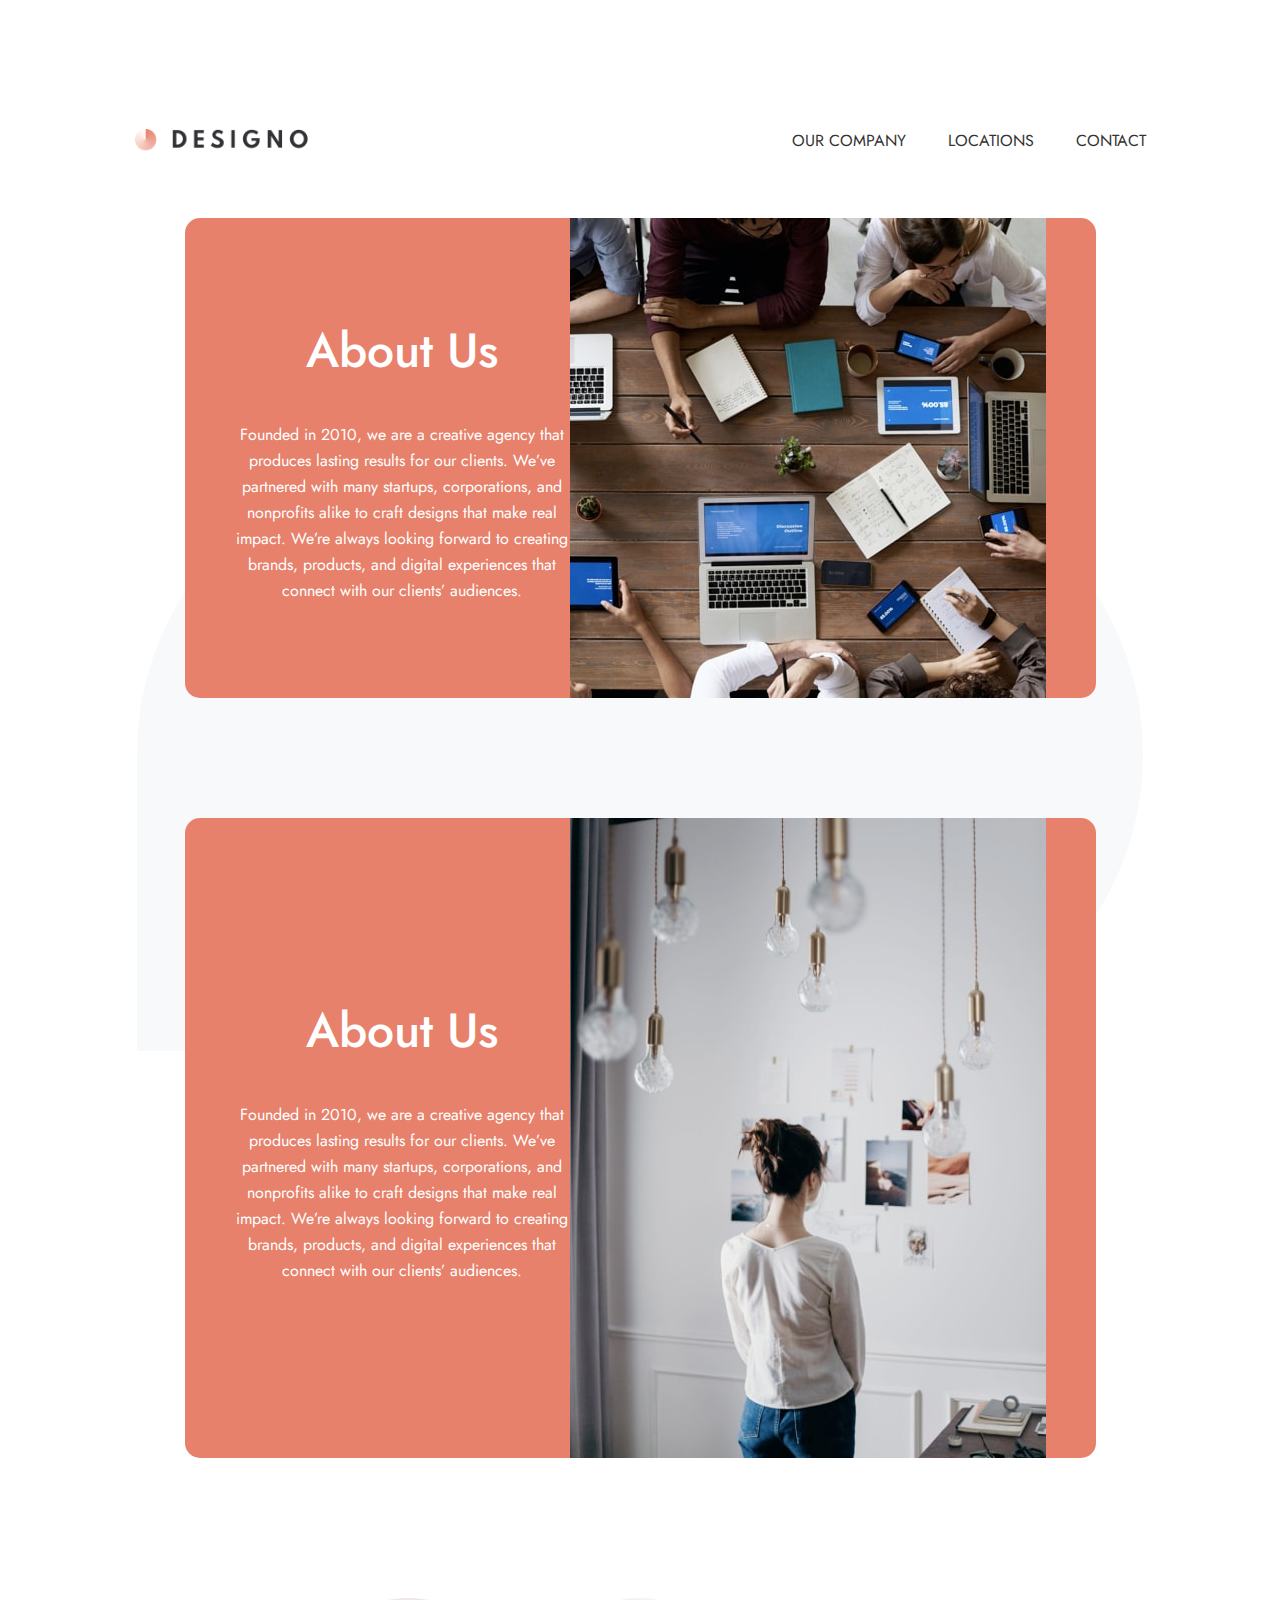
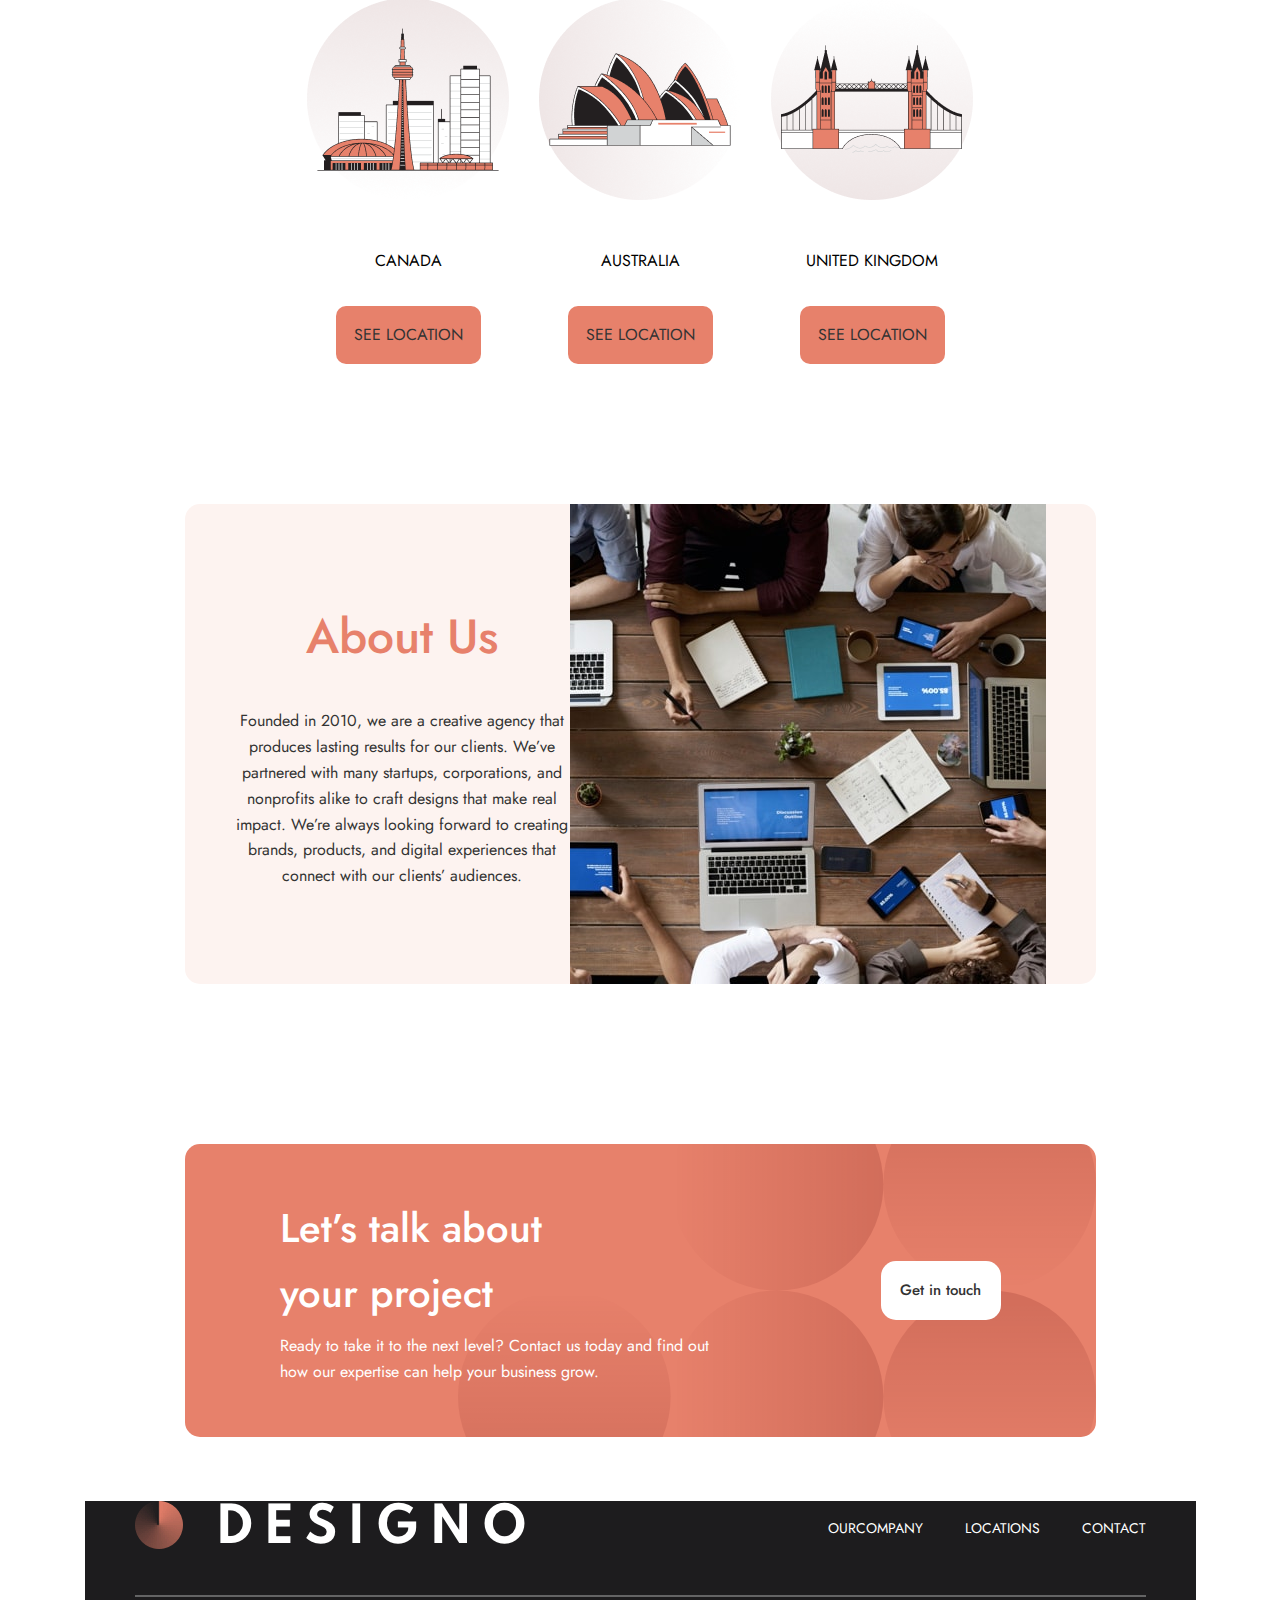
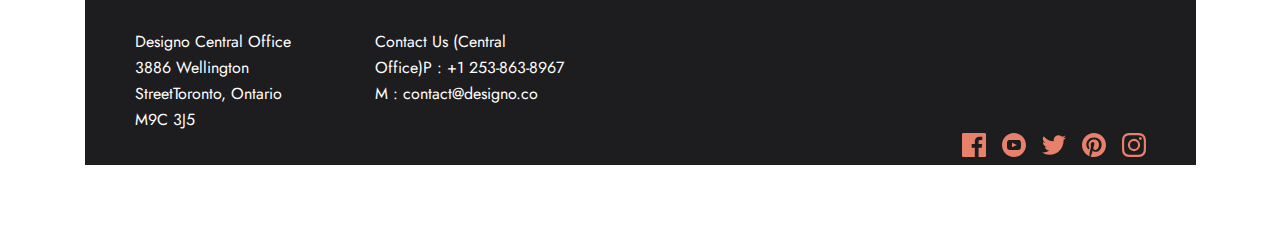
==== about.html @ b6056061 "in coment" ====
<!DOCTYPE html>
<html lang="en">
<head>
     <meta charset="UTF-8">
     <meta name="viewport" content="width=device-width, initial-scale=1.0">
     <title>about</title>
     <link rel="stylesheet" href="./css/style.min.css">
     <link rel="shortcut icon" href="images/favicon-32x32.png" type="image/x-icon">
</head>
<body>
     <header class="header">
          <!-- Header start -->
    <header class="header">
     <nav class="sitenav container">
       <div class="sitenav__logo">
         <img
           class="sitenav__logo__img"
           src="./images/shared/desktop/logo-dark.png"
           alt="logo"
         />
       </div>

       <ul class="sitenav__ul
        text-preset-4">
         <li class="sitenav__list__item"><a href="#">OUR COMPANY</a></li>
         <li class="sitenav__list__item"><a href="#">LOCATIONS</a></li>
         <li class="sitenav__list__item"><a href="#">CONTACT</a></li>
         <li class="sitenav__list__menu"><img src="./images/home/desktop/Group.svg" alt=""></li>
       </ul>
     </nav>
   </header>
   <!-- Header end -->
   <main class="main container">
     <section class="about__hero container">
     <div class="about__hero__container container">
       <div class="about__hero__content">
         <h2 class="about__title">About Us</h2>

         <p class="about__subtitle">
           Founded in 2010, we are a creative agency that produces lasting
           results for our clients. We’ve partnered with many startups,
           corporations, and nonprofits alike to craft designs that make real
           impact. We’re always looking forward to creating brands, products,
           and digital experiences that connect with our clients’ audiences.
         </p>
       </div>

       <picture>
         <source
           srcset="./images/about/mobile/image-about-hero.jpg"
           media="(max-width:375px)"
         />
         <source
           srcset="./images/about/tablet/image-about-hero.jpg"
           media="(max-width:768px)"
         />
         <img 
           src="./images/about/desktop/image-about-hero.jpg"
           alt=""
         />
       </picture>
     </div>
   </section>

   <section class="about__hero container ">
     <div class="about__hero__container container">
       <div class="about__hero__content">
         <h2 class="about__title">About Us</h2>

         <p class="about__subtitle">
           Founded in 2010, we are a creative agency that produces lasting
           results for our clients. We’ve partnered with many startups,
           corporations, and nonprofits alike to craft designs that make real
           impact. We’re always looking forward to creating brands, products,
           and digital experiences that connect with our clients’ audiences.
         </p>
       </div>

       <picture>
         <source
           srcset="./images/about/mobile/image-world-class-talent.jpg"
           media="(max-width:375px)"
         />
         <source
           srcset="./images/about/tablet/image-world-class-talent.jpg"
           media="(max-width:768px)"
         />
         <img 
           src="./images/about/desktop/image-world-class-talent.jpg"
           alt=""
         />
       </picture>
     </div>
   </section>

   <section class="canada">
     <div class="canada__content">
          <div class="canada__cards">
               <div class="canada__card">
                    <img class="canada__card__img" src="images/Group 10 (2).png" alt="">

                    <p class="canada__card__p">
                         CANADA
                    </p>
                    <a class="canada__card__a" href="#">SEE LOCATION</a>
               </div>

               <div class="canada__card">
                    <img class="canada__card__img" src="images/Group 15.png" alt="">

                    <p class="canada__card__p">
                         AUSTRALIA
                    </p>
                    <a class="canada__card__a" href="#">SEE LOCATION</a>
               </div>

               <div class="canada__card">
                    <img class="canada__card__img" src="images/Group 17 (1).png" alt="">

                    <p class="canada__card__p">
                         UNITED KINGDOM
                    </p>
                    <a class="canada__card__a" href="#">SEE LOCATION</a>
               </div>
          </div>
     </div>
   </section>
   <section class="about__hero container">
    <div class="about__hero__container  container" id="colorr">
      <div class="about__hero__content">
        <h2 class="about__title prmr">About Us</h2>

        <p class="about__subtitle cdecd">
          Founded in 2010, we are a creative agency that produces lasting
          results for our clients. We’ve partnered with many startups,
          corporations, and nonprofits alike to craft designs that make real
          impact. We’re always looking forward to creating brands, products,
          and digital experiences that connect with our clients’ audiences.
        </p>
      </div>

      <picture>
        <source
          srcset="./images/about/mobile/image-about-hero.jpg"
          media="(max-width:375px)"
        />
        <source
          srcset="./images/about/tablet/image-about-hero.jpg"
          media="(max-width:768px)"
        />
        <img 
          src="./images/about/desktop/image-about-hero.jpg"
          alt=""
        />
      </picture>
    </div>
    <div class="eache__footer">
      <div class="eache__footer__content">
        <div class="eache__footer__text">
          <h2 class="eache__footer__text__h2">
            Let’s talk about your project
          </h2>
          <p class="eache__footer__text__p">
            Ready to take it to the next level? Contact us today and find out 
            how our expertise can help your business grow.
          </p>
        </div>
        <a class="eache__content__a" href="#">Get in touch</a>
      </div>
     </div>
  </section>
   </main> 
    <!-- footer start -->
   <footer class="footer">
       <section class="contact">
        <div class="container">
         <div class="contact__content">
           <div class="contact__content__text">
             <ul class="contact__content__text__ul">
               <img class="footer__bnt__img" src="images/shared/desktop/logo-light.png" alt="">
              <div class="footer__ul__li__df"> <li class="content__text__ul__li"><a class="content__text__ul__li__a" href="#">OURCOMPANY</a></li>
               <li class="content__text__ul__li"><a class="content__text__ul__li__a" href="#">LOCATIONS</a></li>
               <li class="content__text__ul__li"><a class="content__text__ul__li__a" href="#">CONTACT</a></li></div>
             </ul>

             

           </div>
           <div class="content__footer__content">
             <div class="footer__ul__dff">
               <div class="content__footer__content__text__df">
                 <p class="content__footer__text__p">
                  Designo Central Office
                  3886 Wellington StreetToronto, Ontario M9C 3J5
                 </p>
                
                </div>
                <div class="content__footer__content__text__text__df">
                  <p class="content__footer__text__pp">
                    Contact Us (Central Office)P : +1 253-863-8967
                    M : contact@designo.co
                   </p>
                  
                </div>
             </div>
             <div class="content__footer__content__text__ul__img">
               <li class="ul__img__li"><a class="ul__img__li__a" href="#"><img src="images/shared/desktop/icon-facebook.svg" alt=""></a></li>
               <li class="ul__img__li"><a class="ul__img__li__a" href="#"><img src="images/shared/desktop/icon-youtube.svg" alt=""></a></li>
               <li class="ul__img__li"><a class="ul__img__li__a" href="#"><img src="images/shared/desktop/icon-twitter.svg" alt=""></a></li>
               <li class="ul__img__li"><a class="ul__img__li__a" href="#"><img src="images/shared/desktop/icon-pinterest.svg" alt=""></a></li>
               <li class="ul__img__li"><a class="ul__img__li__a" href="#"><img src="images/shared/desktop/icon-instagram.svg" alt=""></a></li>
             </div>
           </div>
         </div>
        </div>
       </section>
      </footer>
      <!-- footern end -->
</body>
</html>
---- css/style.min.css ----
/*! normalize.css v8.0.1 | MIT License | github.com/necolas/normalize.css */html{line-height:1.15;-webkit-text-size-adjust:100%}body{margin:0}main{display:block}h1{font-size:2em;margin:.67em 0}hr{-webkit-box-sizing:content-box;box-sizing:content-box;height:0;overflow:visible}pre{font-family:monospace,monospace;font-size:1em}a{background-color:rgba(0,0,0,0)}abbr[title]{border-bottom:none;text-decoration:underline;-webkit-text-decoration:underline dotted;text-decoration:underline dotted}b,strong{font-weight:bolder}code,kbd,samp{font-family:monospace,monospace;font-size:1em}small{font-size:80%}sub,sup{font-size:75%;line-height:0;position:relative;vertical-align:baseline}sub{bottom:-0.25em}sup{top:-0.5em}img{border-style:none}button,input,optgroup,select,textarea{font-family:inherit;font-size:100%;line-height:1.15;margin:0}button,input{overflow:visible}button,select{text-transform:none}button,[type=button],[type=reset],[type=submit]{-webkit-appearance:button}button::-moz-focus-inner,[type=button]::-moz-focus-inner,[type=reset]::-moz-focus-inner,[type=submit]::-moz-focus-inner{border-style:none;padding:0}button:-moz-focusring,[type=button]:-moz-focusring,[type=reset]:-moz-focusring,[type=submit]:-moz-focusring{outline:1px dotted ButtonText}fieldset{padding:.35em .75em .625em}legend{-webkit-box-sizing:border-box;box-sizing:border-box;color:inherit;display:table;max-width:100%;padding:0;white-space:normal}progress{vertical-align:baseline}textarea{overflow:auto}[type=checkbox],[type=radio]{-webkit-box-sizing:border-box;box-sizing:border-box;padding:0}[type=number]::-webkit-inner-spin-button,[type=number]::-webkit-outer-spin-button{height:auto}[type=search]{-webkit-appearance:textfield;outline-offset:-2px}[type=search]::-webkit-search-decoration{-webkit-appearance:none}::-webkit-file-upload-button{-webkit-appearance:button;font:inherit}details{display:block}summary{display:list-item}template{display:none}[hidden]{display:none}*,*::after,*::before{margin:0;padding:0;-webkit-box-sizing:border-box;box-sizing:border-box}*:focus{outline:2px dotted red;outline-offset:4px}html{height:100%;font-size:62.5%;scroll-behavior:smooth}ul,ol{list-style:none}a{display:inline-block;text-decoration:none}img{-o-object-fit:cover;object-fit:cover;display:-webkit-box;display:-ms-flexbox;display:flex}body{overflow-x:hidden;display:-webkit-box;display:-ms-flexbox;display:flex;-webkit-box-orient:vertical;-webkit-box-direction:normal;-ms-flex-direction:column;flex-direction:column;height:100%;font-size:1.6rem;font-family:"Jost";font-weight:400;line-height:1.62}main{-webkit-box-flex:1;-ms-flex-positive:1;flex-grow:1}.container{width:100%;max-width:1211px;margin-left:auto;margin-right:auto;padding-left:50px;padding-right:50px}.text-preset-1{font-family:"Jost";font-size:4.8rem;line-height:1;letter-spacing:-0.2rem}.text-preset-1-mobile{font-family:"Jost";font-size:3.2rem;line-height:1.12;letter-spacing:-0.2rem}.text-preset-2{font-family:"Jost";font-size:4rem;line-height:1;letter-spacing:-0.2rem}.text-preset-2-mobile{font-family:"Jost";font-size:3.4rem;line-height:1.3;letter-spacing:-0.2rem}.text-preset-3{font-family:"Jost";font-size:2rem;line-height:1.3;letter-spacing:.5rem}@font-face{font-display:swap;font-family:"Jost";font-style:normal;font-weight:400;src:url("../fonts/jost-v18-latin-regular.woff2") format("woff2")}@font-face{font-display:swap;font-family:"Jost";font-style:normal;font-weight:500;src:url("../fonts/jost-v18-latin-500.woff2") format("woff2")}@font-face{font-display:swap;font-family:"Jost";font-style:normal;font-weight:700;src:url("../fonts/jost-v18-latin-700.woff2") format("woff2")}@font-face{font-display:swap;font-family:"League Spartan";font-style:normal;font-weight:700;src:url("../fonts/league-spartan-v11-latin-700.woff2") format("woff2")}.footer{background-color:#1d1c1e;z-index:-1}.contact__content{margin-top:144px;display:-webkit-box;display:-ms-flexbox;display:flex;-webkit-box-pack:center;-ms-flex-pack:center;justify-content:center;-webkit-box-orient:vertical;-webkit-box-direction:normal;-ms-flex-direction:column;flex-direction:column}.contact__content__text__ul{display:-webkit-box;display:-ms-flexbox;display:flex;-webkit-box-align:center;-ms-flex-align:center;align-items:center;-webkit-box-pack:justify;-ms-flex-pack:justify;justify-content:space-between}.footer__ul__li__df{display:-webkit-box;display:-ms-flexbox;display:flex;-webkit-box-align:center;-ms-flex-align:center;align-items:center;gap:4.2rem;text-decoration:none}.content__text__ul__li__a{color:#fff;font-size:14px;font-weight:400}.content__text__ul__li__a:hover{text-decoration:underline}.contact__text__hr{margin-top:40px;background-color:#fff;max-width:1111px;width:100%;height:1px;opacity:.5;margin-bottom:31px}.footer__ul__dff{margin-top:3.2rem;display:-webkit-box;display:-ms-flexbox;display:flex;gap:60px}.content__footer__text__p{color:#fff;max-width:180px;width:100%}.content__footer__text__pp{max-width:190px;width:100%;color:#fff}.content__footer__content__text__ul__img{display:-webkit-box;display:-ms-flexbox;display:flex;-webkit-box-pack:end;-ms-flex-pack:end;justify-content:end;list-style:none;-webkit-box-align:center;-ms-flex-align:center;align-items:center;gap:1.6rem}@media screen and (max-width: 375px){.footer__ul__li__df{display:-webkit-box;display:-ms-flexbox;display:flex;-webkit-box-orient:vertical;-webkit-box-direction:normal;-ms-flex-direction:column;flex-direction:column;color:#fff}.foo .content__footer__content__text__ul__img{display:-webkit-box;display:-ms-flexbox;display:flex;-webkit-box-pack:center;-ms-flex-pack:center;justify-content:center;list-style:none;-webkit-box-align:center;-ms-flex-align:center;align-items:center;gap:1.6rem}.footer__bnt__img{max-width:200px;width:100%}.contact__text__hr{max-width:327px;width:100%;display:-webkit-box;display:-ms-flexbox;display:flex;-webkit-box-pack:center;-ms-flex-pack:center;justify-content:center}.footer__ul__fd{display:-webkit-box;display:-ms-flexbox;display:flex;-webkit-box-orient:vertical;-webkit-box-direction:normal;-ms-flex-direction:column;flex-direction:column}.footer__ul__fd{color:#fff;display:block}.footer__ul__fd{display:-webkit-box;display:-ms-flexbox;display:flex;-webkit-box-orient:vertical;-webkit-box-direction:normal;-ms-flex-direction:column;flex-direction:column}.footer__ul__fd{color:#fff;display:block}.contact__content__text__ul{display:-webkit-box;display:-ms-flexbox;display:flex;-webkit-box-orient:vertical;-webkit-box-direction:normal;-ms-flex-direction:column;flex-direction:column;gap:65px}.contact__content__text__ul{border:none}.content__footer__content{padding-left:2.4rem;padding-right:2.4rem}}.contact__content__text__ul{padding-bottom:4rem;border-bottom:2px solid rgba(255,255,255,.3176470588)}.header{padding-top:6.4rem;padding-bottom:6.4rem;width:100%;max-width:1211px;margin-left:auto;margin-right:auto;padding-left:50px;padding-right:50px}.sitenav{display:-webkit-box;display:-ms-flexbox;display:flex;-webkit-box-pack:justify;-ms-flex-pack:justify;justify-content:space-between;-webkit-box-align:center;-ms-flex-align:center;align-items:center;padding-left:0;padding-right:0}.sitenav__logo__img{max-width:19.6rem;width:100%;height:2.4rem}.sitenav__ul{display:-webkit-box;display:-ms-flexbox;display:flex;-webkit-box-align:center;-ms-flex-align:center;align-items:center;gap:4.2rem}.sitenav__list__item a{color:#333}.sitenav__list__item a:hover{text-decoration:underline}.sitenav__list__menu{display:none}@media screen and (max-width: 680px){.sitenav__list__item{display:none}.sitenav__list__menu{display:block}}@media screen and (max-width: 375px){.header{padding-left:2.4rem;padding-right:2.4rem}.text-preset-1{font-family:"Jost";font-size:3.2rem;line-height:1.12;letter-spacing:-0.2rem}.sitenav__logo__img{max-width:202px;width:100%}}.sitenav__logo__img{max-width:202px;width:100%}.digdtal{display:-webkit-box;display:-ms-flexbox;display:flex;-webkit-box-align:center;-ms-flex-align:center;align-items:center;-webkit-box-pack:center;-ms-flex-pack:center;justify-content:center;margin-right:auto;width:100%}.digital__content{overflow:hidden;background-image:url(../images/home/desktop/bg-pattern-hero-home.svg);background-repeat:no-repeat;background-position:right;background-size:38%;background-color:#e7816b;max-width:1211px;width:100%;display:-webkit-box;display:-ms-flexbox;display:flex;-webkit-box-pack:justify;-ms-flex-pack:justify;justify-content:space-between;-webkit-box-align:center;-ms-flex-align:center;align-items:center;margin-bottom:6rem;border-radius:1.5rem;-webkit-box-align:end;-ms-flex-align:end;align-items:end}body{background-image:url(../images/shared/desktop/bg-pattern-leaf.svg);background-repeat:no-repeat;background-position:center 457px;overflow-x:hidden}.digital__text{margin-left:9.5rem}.digital__text__h1{font-family:"Jost";font-size:4.8rem;line-height:1;letter-spacing:-0.2rem;font-weight:500;max-width:540px;width:100%;margin-bottom:1.1rem;color:#fff}.digital__text__p{font-weight:400;font-family:"Jost";font-size:1.6rem;line-height:1.3;letter-spacing:.1rem;max-width:490px;width:100%;margin-top:3rem;margin-bottom:4rem;color:#fff}.digital__text__a{font-weight:500;padding:1.8rem 2.5rem;border-radius:.8rem;margin-bottom:5rem;color:#333;background-color:#fff}.digital__text__a:hover{background-color:#ffad9b;color:#fff}.digital__img__position{height:auto;max-width:28.79rem;width:100%}.main{max-width:1111px;width:100%}.digital{max-width:1111px;width:100%}@media screen and (max-width: 630px){.nav__ul{display:none}}@media screen and (max-width: 768px){body{overflow-x:hidden}.digdtal{margin:0}.digital__content{background-image:url(../images/home/desktop/bg-pattern-hero-home.svg);background-repeat:no-repeat;background-position:right;background-size:89%;background-color:#e7816b;display:-webkit-box;display:-ms-flexbox;display:flex;-webkit-box-orient:vertical;-webkit-box-direction:normal;-ms-flex-direction:column;flex-direction:column;-webkit-box-pack:justify;-ms-flex-pack:justify;justify-content:space-between;-webkit-box-align:center;-ms-flex-align:center;align-items:center;max-width:689px;width:100%;margin-bottom:6rem;border-radius:1.5rem}.digital__content .digital__text{margin-left:5.3rem}.digital__content .digital__text .digital__text__a{text-align:center}.digital__text{display:-webkit-box;display:-ms-flexbox;display:flex;-webkit-box-orient:vertical;-webkit-box-direction:normal;-ms-flex-direction:column;flex-direction:column;-webkit-box-align:center;-ms-flex-align:center;align-items:center;-webkit-box-pack:center;-ms-flex-pack:center;justify-content:center}.digital__img__position{margin-bottom:-7.2rem}}@media screen and (max-width: 500px){.digdtal{margin:0}.digital__content{border-radius:0}.digital__text__h1{font-family:"Jost";font-size:3.2rem;line-height:1;letter-spacing:-0.2rem;font-weight:500;max-width:400px;font-size:35px;width:100%;margin-bottom:1.4rem;color:#fff}}@media screen and (max-width: 375px){.digdtal{margin:0}.container{padding:0}body{overflow-x:hidden}.digital__content{margin:0;overflow:hidden;background-image:url(../images/home/desktop/bg-pattern-hero-home.svg);background-repeat:no-repeat;background-position:right;background-size:38%;background-color:#e7816b;max-width:375px;width:100%;display:-webkit-box;display:-ms-flexbox;display:flex;-webkit-box-pack:justify;-ms-flex-pack:justify;justify-content:space-between;-webkit-box-align:center;-ms-flex-align:center;align-items:center;margin-bottom:6rem;-webkit-box-align:end;-ms-flex-align:end;align-items:end;margin:0}.digital__content .digital__text{margin-left:2.4rem}.digital__content .digital__text .digital__text__h1{font-family:"Jost";font-size:3.2rem;line-height:1;letter-spacing:-0.2rem;font-weight:500;max-width:317px;width:100%;margin-bottom:1.4rem;color:#fff}.digital__content .digital__text .digital__text__p{font-weight:400;font-family:"Jost";font-size:1.5rem;line-height:1.3;letter-spacing:.1rem;max-width:327px;width:100%;margin-top:3rem;margin-bottom:4rem;color:#fff}.digital__content .digital__text .digital__text__a{font-weight:500;padding:1.8rem 2.5rem;border-radius:.8rem;margin-bottom:5rem;color:#333;background-color:#fff}}@media screen and (max-width: 500px){.nav__img{padding-left:33px}}.projects{margin-top:12rem}.project{max-width:1000px;width:100%;display:-webkit-box;display:-ms-flexbox;display:flex;-webkit-box-align:center;-ms-flex-align:center;align-items:center;gap:3rem}#project__image{max-width:541px;width:100%}.project__imgs{position:relative;display:-webkit-box;display:-ms-flexbox;display:flex;gap:2.4rem;-webkit-box-orient:vertical;-webkit-box-direction:normal;-ms-flex-direction:column;flex-direction:column}.project__imgs img{border-radius:15px}.project img{border-radius:15px}.project__text{position:absolute;display:-webkit-box;display:-ms-flexbox;display:flex;-webkit-box-pack:center;-ms-flex-pack:center;justify-content:center;-webkit-box-orient:vertical;-webkit-box-direction:normal;-ms-flex-direction:column;flex-direction:column}.project__text .project__p{display:-webkit-box;display:-ms-flexbox;display:flex;gap:2rem;-webkit-box-align:center;-ms-flex-align:center;align-items:center}@media screen and (max-width: 768px){.project{max-width:689px;width:100%;display:-webkit-box;display:-ms-flexbox;display:flex;-webkit-box-orient:vertical;-webkit-box-direction:normal;-ms-flex-direction:column;flex-direction:column;-webkit-box-align:center;-ms-flex-align:center;align-items:center;gap:3rem}.project .project__imgs{position:relative;display:-webkit-box;display:-ms-flexbox;display:flex;gap:2.4rem;-webkit-box-orient:vertical;-webkit-box-direction:normal;-ms-flex-direction:column;flex-direction:column}}.project__df{gap:2.4rem;display:-webkit-box;display:-ms-flexbox;display:flex;-webkit-box-align:center;-ms-flex-align:center;align-items:center;-webkit-box-orient:vertical;-webkit-box-direction:normal;-ms-flex-direction:column;flex-direction:column}.project__h3{color:#fff}.project__p{color:#fff}.card__div:hover>.project__text{background-color:red;opacity:.5;width:20%;height:30%;border-radius:10px}.project__image{background-color:#000}#project__text__id{position:absolute;display:-webkit-box;display:-ms-flexbox;display:flex;-webkit-box-pack:center;-ms-flex-pack:center;justify-content:center;-webkit-box-orient:vertical;-webkit-box-direction:normal;-ms-flex-direction:column;flex-direction:column}.each{margin-top:16rem}.eache__content{max-width:1110px;width:100%}.cards{display:-webkit-box;display:-ms-flexbox;display:flex;-webkit-box-align:center;-ms-flex-align:center;align-items:center;gap:3rem}.card{display:-webkit-box;display:-ms-flexbox;display:flex;-webkit-box-orient:vertical;-webkit-box-direction:normal;-ms-flex-direction:column;flex-direction:column;-webkit-box-pack:center;-ms-flex-pack:center;justify-content:center;-webkit-box-align:center;-ms-flex-align:center;align-items:center}.card__content__img{margin-bottom:4.8rem}.card__img{text-align:center}.card__title__h3{margin-bottom:3.2rem;font-size:20px;font-weight:500;font-family:"Jost";max-width:350px;color:#333;text-align:center;width:100%}.card__title__p{font-family:"Jost";max-width:350px;width:100%;font-size:16px;font-weight:400;text-align:center;color:#333}@media screen and (max-width: 768px){.each{margin-top:12rem}.eache__content{max-width:690px;width:100%}.cards{display:-webkit-box;display:-ms-flexbox;display:flex;-webkit-box-orient:vertical;-webkit-box-direction:normal;-ms-flex-direction:column;flex-direction:column;-webkit-box-align:center;-ms-flex-align:center;align-items:center;gap:3rem}.card{display:-webkit-box;display:-ms-flexbox;display:flex;-webkit-box-align:center;-ms-flex-align:center;align-items:center;-webkit-box-orient:horizontal;-webkit-box-direction:normal;-ms-flex-direction:row;flex-direction:row;gap:4.8rem;width:100%}.card__content__img{margin-bottom:4.8rem}.card__img{text-align:center}.card__title__h3{margin-bottom:3.2rem;font-size:20px;font-weight:500;font-family:"Jost";max-width:350px;color:#333;text-align:center;width:100%}.card__title__p{font-family:"Jost";max-width:350px;width:100%;font-size:16px;font-weight:400;text-align:center;color:#333}}@media screen and (max-width: 375px){.card{display:-webkit-box;display:-ms-flexbox;display:flex;-webkit-box-orient:vertical;-webkit-box-direction:normal;-ms-flex-direction:column;flex-direction:column}}.eache__footer{margin-top:16rem}.eache__footer__content{background-image:url(../images/shared/desktop/bg-pattern-call-to-action.svg);background-repeat:no-repeat;background-size:70%;background-position:right;background-color:#e7816b;display:-webkit-box;display:-ms-flexbox;display:flex;-webkit-box-align:center;-ms-flex-align:center;align-items:center;-webkit-box-pack:justify;-ms-flex-pack:justify;justify-content:space-between;border-radius:15px}.eache__footer__text{margin-top:5.2rem;margin-left:9.5rem;margin-bottom:5.2rem}.eache__footer__text__h2{color:#fff;font-family:"Jost";max-width:268px;width:100%;font-size:40px;font-weight:500}.eache__footer__text__p{font-family:"Jost";color:#fff;font-size:16px;font-weight:400;margin-top:8px;max-width:459px;width:100%}.eache__content__a{max-width:120px;width:100%;padding:17px 19px;font-family:"Jost";margin-right:9.5rem;border-radius:15px;font-size:15px;font-weight:500;color:#333;background-color:#fff}.eache__content__a:hover{background-color:#ffad9b;color:#fff}@media screen and (max-width: 768px){.eache__footer__text{display:-webkit-box;display:-ms-flexbox;display:flex;-webkit-box-orient:vertical;-webkit-box-direction:normal;-ms-flex-direction:column;flex-direction:column;-webkit-box-pack:center;-ms-flex-pack:center;justify-content:center}.eache__content{background-size:contain}.eache__footer__text__h2{line-height:40px}.eache__footer__text__p{max-width:573px;width:100%;text-align:center}.eache__content__a{max-width:120px;width:100%;margin-bottom:57px}.eache__footer__content{text-align:center;display:-webkit-box;display:-ms-flexbox;display:flex;-webkit-box-orient:vertical;-webkit-box-direction:normal;-ms-flex-direction:column;flex-direction:column;-webkit-box-pack:center;-ms-flex-pack:center;justify-content:center}}.eache__footer__content{margin-bottom:-8rem;z-index:1}.centarr{margin:0 auto}@media screen and (max-width: 375px){.eache__content{padding-left:10px;padding-right:10px}.eache__footer__text{display:-webkit-box;display:-ms-flexbox;display:flex;-webkit-box-orient:vertical;-webkit-box-direction:normal;-ms-flex-direction:column;flex-direction:column;-webkit-box-pack:center;-ms-flex-pack:center;justify-content:center;margin:0 auto;-webkit-box-align:center;-ms-flex-align:center;align-items:center}.eache__footer__text .eache__footer__text__h2{font-size:32px;font-weight:500;max-width:279px;width:100%}.eache__footer__text .eache__footer__text__p{margin-bottom:3.2rem}.eache__footer__text .eache__content__a{display:-webkit-box;display:-ms-flexbox;display:flex;-webkit-box-align:center;-ms-flex-align:center;align-items:center;-webkit-box-pack:center;-ms-flex-pack:center;justify-content:center}}.design__content{background-color:#e7816b;display:-webkit-box;display:-ms-flexbox;display:flex;-webkit-box-orient:vertical;-webkit-box-direction:normal;-ms-flex-direction:column;flex-direction:column;-webkit-box-pack:center;-ms-flex-pack:center;justify-content:center;-webkit-box-align:center;-ms-flex-align:center;align-items:center}.design__content__text{margin-top:6.4rem;margin-bottom:6.4rem}.design__content__text__h1{text-align:center;color:#fff;font-size:48px;font-weight:500}.design__content__text__p{max-width:400px;width:100%;text-align:center;color:#fff;margin-top:2.4rem}.design__content{background-image:url(../images/shared/desktop/bg-pattern-call-to-action.svg);background-repeat:no-repeat;background-size:70%;background-position:right}@media screen and (max-width: 375){.design__content{background-image:url(../images/shared/desktop/bg-pattern-call-to-action.svg);background-repeat:no-repeat;background-size:contain;background-position:right}}.blog{margin-top:16rem}.blog__content__cards{display:-webkit-box;display:-ms-flexbox;display:flex;-webkit-box-align:center;-ms-flex-align:center;align-items:center;-webkit-box-pack:center;-ms-flex-pack:center;justify-content:center;gap:3rem;margin-bottom:3.2rem}.blog__content__card{background-color:#fdf3f0;border-radius:15px}.blog__content__card__img{max-width:350px;width:100%}.card__text{margin-top:3.2rem;padding-left:3.2rem;padding-right:3.2rem}.card__text__h2{margin-bottom:1.6rem;color:#e7816b;text-align:center;font-size:20px;font-weight:500}.card__text__p{max-width:268px;width:100%;margin-bottom:3.2rem;text-align:center;color:#333}@media screen and (max-width: 768px){.blog__content__cards{display:-webkit-box;display:-ms-flexbox;display:flex;-webkit-box-orient:vertical;-webkit-box-direction:normal;-ms-flex-direction:column;flex-direction:column;gap:3.2rem}.blog__content__card{display:-webkit-box;display:-ms-flexbox;display:flex;-webkit-box-orient:horizontal;-webkit-box-direction:normal;-ms-flex-direction:row;flex-direction:row}}@media screen and (max-width: 600px){.blog__content__cards{display:-webkit-box;display:-ms-flexbox;display:flex;-webkit-box-orient:vertical;-webkit-box-direction:normal;-ms-flex-direction:column;flex-direction:column;gap:3.2rem}.blog__content__card{display:-webkit-box;display:-ms-flexbox;display:flex;-webkit-box-orient:vertical;-webkit-box-direction:normal;-ms-flex-direction:column;flex-direction:column}}.view__content{margin-top:16rem;display:-webkit-box;display:-ms-flexbox;display:flex;-webkit-box-align:center;-ms-flex-align:center;align-items:center;gap:3rem}#project__image{border-radius:15px}@media screen and (max-width: 768px){.view__content{margin-top:16rem;display:-webkit-box;display:-ms-flexbox;display:flex;-webkit-box-orient:vertical;-webkit-box-direction:normal;-ms-flex-direction:column;flex-direction:column;-webkit-box-align:center;-ms-flex-align:center;align-items:center;gap:3rem}}@media screen and (max-width: 375px){.view__content{margin-top:9.6rem;display:-webkit-box;display:-ms-flexbox;display:flex;-webkit-box-orient:vertical;-webkit-box-direction:normal;-ms-flex-direction:column;flex-direction:column;-webkit-box-align:center;-ms-flex-align:center;align-items:center;gap:3rem}}.card__start{display:-webkit-box;display:-ms-flexbox;display:flex;gap:3rem;-webkit-box-pack:start;-ms-flex-pack:start;justify-content:start}.eeee{max-width:283.66px;width:1005px}.design__content{border-radius:15px}.card__text{padding:0}.card__div{display:-webkit-box;display:-ms-flexbox;display:flex;-webkit-box-pack:center;-ms-flex-pack:center;justify-content:center;-webkit-box-align:center;-ms-flex-align:center;align-items:center;gap:2.9rem}.about__hero__container{background-color:#e7816b;display:-webkit-box;display:-ms-flexbox;display:flex;-webkit-box-pack:justify;-ms-flex-pack:justify;justify-content:space-between;border-radius:15px}.about__title{color:#fff;font-size:48px;font-weight:500;margin-bottom:3.2rem}.about__subtitle{color:#fff;max-width:458px;width:100%;text-align:center}.about__hero__content{display:-webkit-box;display:-ms-flexbox;display:flex;-webkit-box-orient:vertical;-webkit-box-direction:normal;-ms-flex-direction:column;flex-direction:column;-webkit-box-pack:center;-ms-flex-pack:center;justify-content:center;-webkit-box-align:center;-ms-flex-align:center;align-items:center}@media screen and (max-width: 850px){.about__hero__container{display:-webkit-box;display:-ms-flexbox;display:flex;-webkit-box-orient:vertical;-webkit-box-direction:reverse;-ms-flex-direction:column-reverse;flex-direction:column-reverse}.about__hero__container .about__subtitle{margin-bottom:6.4rem}}@media screen and (max-width: 500px){.container{padding:0;margin:0}.about__hero__container{display:-webkit-box;display:-ms-flexbox;display:flex;-webkit-box-orient:vertical;-webkit-box-direction:reverse;-ms-flex-direction:column-reverse;flex-direction:column-reverse;padding:0}.about__hero__container .about__subtitle{margin-bottom:6.4rem;width:100%;margin-bottom:2rem}.about__hero__container .about__hero__content{width:100%;height:375px}}.canada{margin-top:14rem;margin-bottom:14rem}.canada__cards{display:-webkit-box;display:-ms-flexbox;display:flex;-ms-flex-wrap:wrap;flex-wrap:wrap;-webkit-box-align:center;-ms-flex-align:center;align-items:center;-webkit-box-pack:center;-ms-flex-pack:center;justify-content:center;gap:3rem}.canada__card{display:-webkit-box;display:-ms-flexbox;display:flex;-webkit-box-orient:vertical;-webkit-box-direction:normal;-ms-flex-direction:column;flex-direction:column;-webkit-box-pack:center;-ms-flex-pack:center;justify-content:center;-webkit-box-align:center;-ms-flex-align:center;align-items:center}.canada__card__img{margin-bottom:4.8rem}.canada__card__p{margin-bottom:3.2rem}.canada__card__a{padding:16px 18px;border-radius:10px;color:#333;background-color:#e7816b}.canada__card__a:hover{background-color:#ffad9b;color:#fff}.about__hero{margin-bottom:12rem}#colorr{background-color:#fdf3f0}.prmr{color:#e7816b}.cdecd{color:#333}.thcanada{margin-bottom:3.2rem}.thcanda__cards{display:-webkit-box;display:-ms-flexbox;display:flex;-webkit-box-align:center;-ms-flex-align:center;align-items:center;gap:3rem}.thcanada__text{border-radius:10px;background-color:#fdf3f0;padding-top:88px;padding-bottom:88px;padding-left:30px}.canada__df__p{display:-webkit-box;display:-ms-flexbox;display:flex;gap:22rem}.thcanda__df__h3{font-size:40px;font-weight:500;text-align:center}.thcanda__df__p{max-width:225px;width:100%}.thcanada__text__p{max-width:225px;width:100%}@media screen and (max-width: 1000px){.thcanda__cards{display:-webkit-box;display:-ms-flexbox;display:flex;-webkit-box-orient:vertical;-webkit-box-direction:reverse;-ms-flex-direction:column-reverse;flex-direction:column-reverse}}@media screen and (max-width: 500px){.canada__df__p{display:-webkit-box;display:-ms-flexbox;display:flex;-webkit-box-orient:vertical;-webkit-box-direction:normal;-ms-flex-direction:column;flex-direction:column}}.contact-container{width:400px;padding:20px;background-color:#f27559;color:#fff;border-radius:8px;-webkit-box-shadow:0 4px 6px rgba(0,0,0,.1);box-shadow:0 4px 6px rgba(0,0,0,.1);text-align:center}.contact-container h2{margin-bottom:10px;font-size:24px}.contact-container p{font-size:14px;line-height:1.6;margin-bottom:20px}.form-group{margin-bottom:15px}input,textarea{width:100%;padding:10px;border:none;border-radius:4px;font-size:14px;-webkit-box-sizing:border-box;box-sizing:border-box;background-color:rgba(0,0,0,0);color:#fff;border-bottom:2px solid #fff}textarea{resize:none}button{max-width:152px;width:100%;padding:10px;background-color:#fff;color:#f27559;border:none;border-radius:4px;font-size:16px;font-weight:bold;cursor:pointer;-webkit-transition:background-color .3s,color .3s;transition:background-color .3s,color .3s}button:hover{background-color:#e8644a;color:#fff}.form-group{background-color:rgba(0,0,0,0)}.contact-container{display:-webkit-box;display:-ms-flexbox;display:flex;-webkit-box-pack:justify;-ms-flex-pack:justify;justify-content:space-between;max-width:1111px;width:100%}.contact__text__h2{font-size:4.8rem;font-weight:500;margin-bottom:3.2rem}.contact__text__p{max-width:445px;width:100%}.blog__content__card:hover{background-color:#e7816b}.blog__content__card:hover .card__text__h2{color:#fff}.blog__content__card:hover .card__text__p{color:#fff}.card__div:hover>.project__text .blog__content__card:hover>.card__text__h2{color:#fff}/*# sourceMappingURL=style.min.css.map */
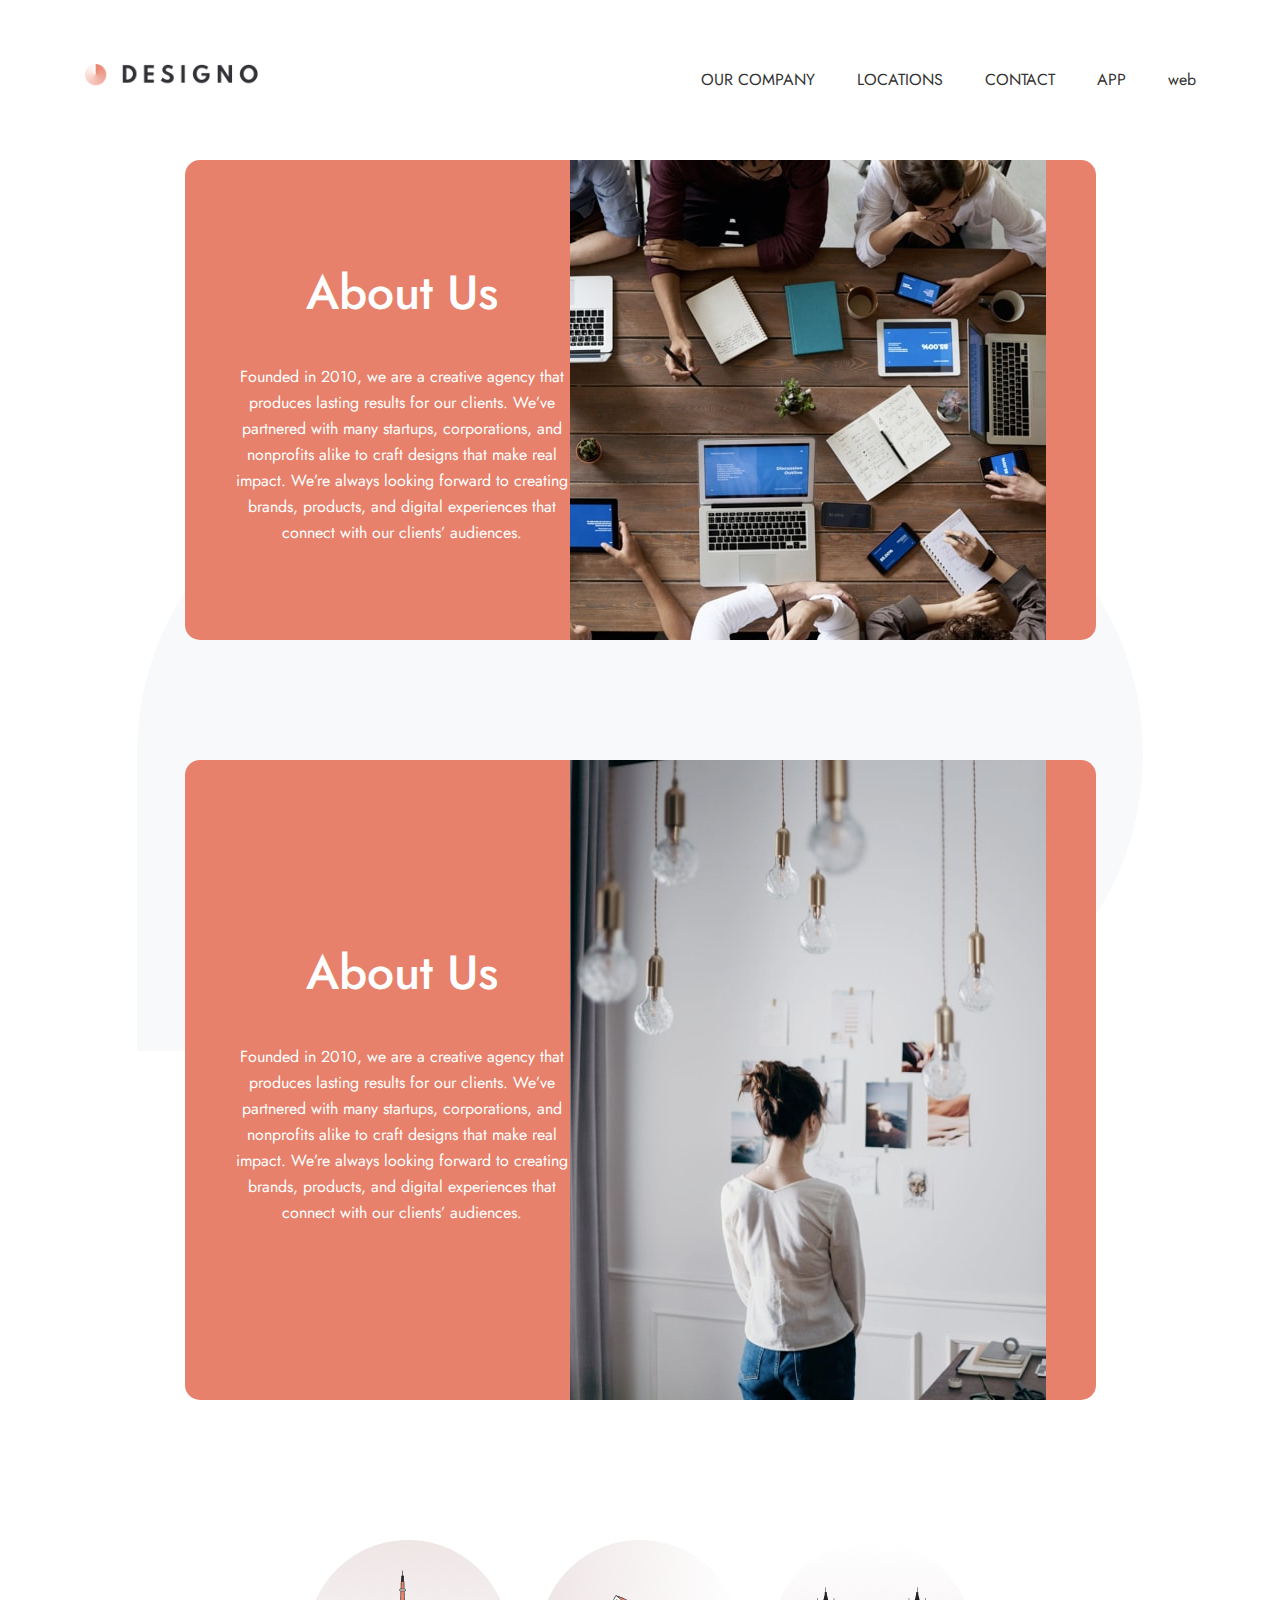
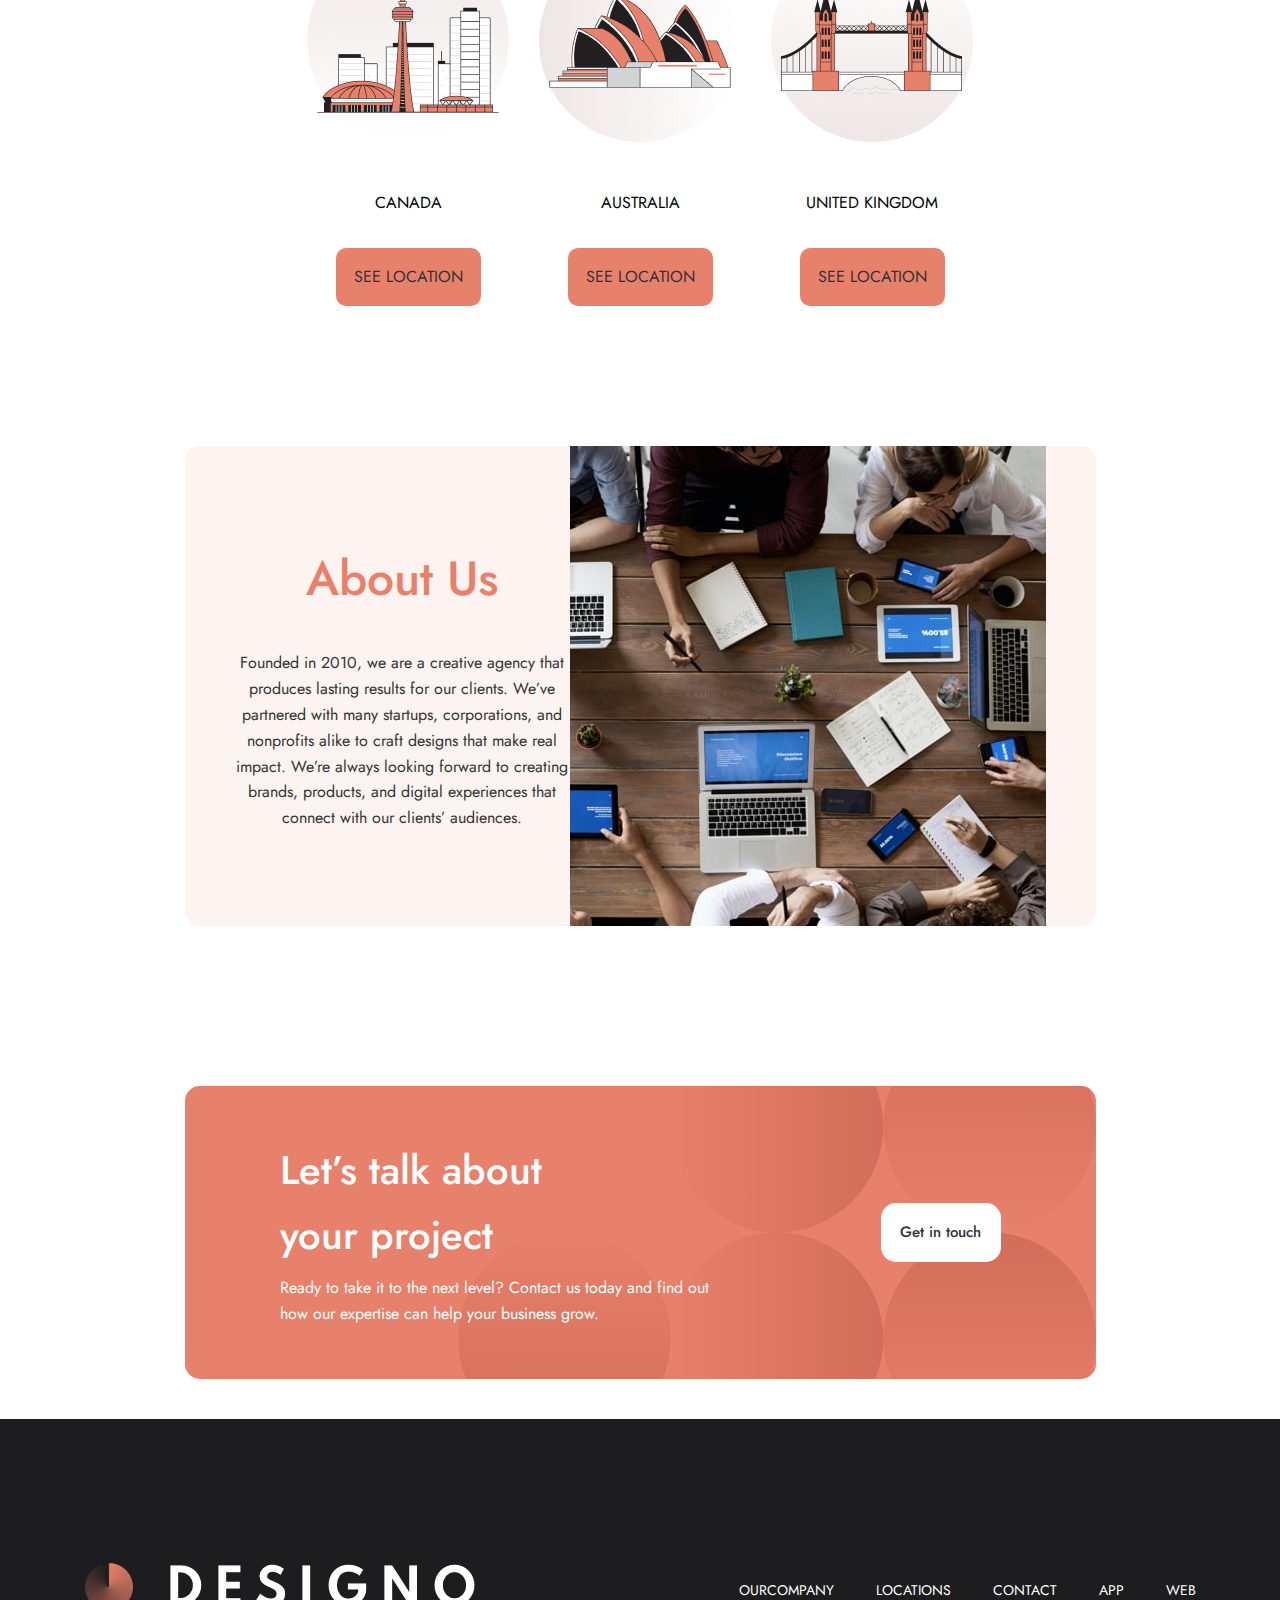
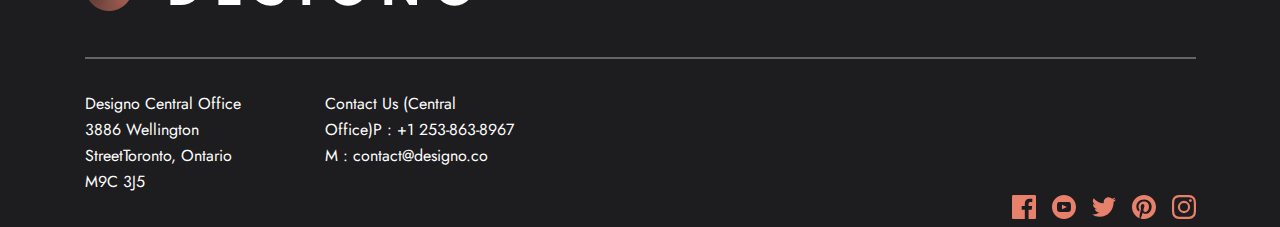
==== commit 08f44ffe: "update" ====
--- a/about.html
+++ b/about.html
@@ -8,28 +8,29 @@
      <link rel="shortcut icon" href="images/favicon-32x32.png" type="image/x-icon">
 </head>
 <body>
-     <header class="header">
-          <!-- Header start -->
-    <header class="header">
-     <nav class="sitenav container">
-       <div class="sitenav__logo">
-         <img
-           class="sitenav__logo__img"
-           src="./images/shared/desktop/logo-dark.png"
-           alt="logo"
-         />
-       </div>
-
-       <ul class="sitenav__ul
-        text-preset-4">
-         <li class="sitenav__list__item"><a href="#">OUR COMPANY</a></li>
-         <li class="sitenav__list__item"><a href="#">LOCATIONS</a></li>
-         <li class="sitenav__list__item"><a href="#">CONTACT</a></li>
-         <li class="sitenav__list__menu"><img src="./images/home/desktop/Group.svg" alt=""></li>
-       </ul>
-     </nav>
-   </header>
-   <!-- Header end -->
+         <!-- Header start -->
+         <header class="header">
+          <nav class="sitenav container">
+            <div class="sitenav__logo">
+              <a href="./index.html"><img
+               class="sitenav__logo__img"
+               src="./images/shared/desktop/logo-dark.png"
+               alt="logo"
+             /></a>
+            </div>
+     
+            <ul class="sitenav__ul
+             text-preset-4">
+              <li class="sitenav__list__item"><a href="./about.html">OUR COMPANY</a></li>
+              <li class="sitenav__list__item"><a href="./map.html">LOCATIONS</a></li>
+              <li class="sitenav__list__item"><a href="./contact.html">CONTACT</a></li>
+              <li class="sitenav__list__item"><a href="./app.html">APP</a></li>
+              <li class="sitenav__list__item"><a href="./web.html.html">web</a></li>
+              <li class="sitenav__list__menu"><img src="./images/home/desktop/Group.svg" alt=""></li>
+            </ul>
+          </nav>
+        </header>
+        <!-- Header end -->
    <main class="main container">
      <section class="about__hero container">
      <div class="about__hero__container container">
@@ -171,50 +172,53 @@
   </section>
    </main> 
     <!-- footer start -->
-   <footer class="footer">
-       <section class="contact">
-        <div class="container">
-         <div class="contact__content">
-           <div class="contact__content__text">
-             <ul class="contact__content__text__ul">
-               <img class="footer__bnt__img" src="images/shared/desktop/logo-light.png" alt="">
-              <div class="footer__ul__li__df"> <li class="content__text__ul__li"><a class="content__text__ul__li__a" href="#">OURCOMPANY</a></li>
-               <li class="content__text__ul__li"><a class="content__text__ul__li__a" href="#">LOCATIONS</a></li>
-               <li class="content__text__ul__li"><a class="content__text__ul__li__a" href="#">CONTACT</a></li></div>
-             </ul>
-
-             
-
+    <footer class="footer">
+      <section class="contact">
+       <div class="container">
+        <div class="contact__content">
+          <div class="contact__content__text">
+            <ul class="contact__content__text__ul">
+              <img class="footer__bnt__img" src="images/shared/desktop/logo-light.png" alt="">
+             <div class="footer__ul__li__df"> <li class="content__text__ul__li"><a class="content__text__ul__li__a" href="./about.html">OURCOMPANY</a></li>
+              <li class="content__text__ul__li"><a class="content__text__ul__li__a" href="./map.html">LOCATIONS</a></li>
+              <li class="content__text__ul__li"><a class="content__text__ul__li__a" href="./contact.html">CONTACT</a></li>
+              <li class="content__text__ul__li"><a class="content__text__ul__li__a" href="./app.html">APP</a></li>
+              <li class="content__text__ul__li"><a class="content__text__ul__li__a" href="./web.html">WEB</a></li>
            </div>
-           <div class="content__footer__content">
-             <div class="footer__ul__dff">
-               <div class="content__footer__content__text__df">
-                 <p class="content__footer__text__p">
-                  Designo Central Office
-                  3886 Wellington StreetToronto, Ontario M9C 3J5
-                 </p>
-                
-                </div>
-                <div class="content__footer__content__text__text__df">
-                  <p class="content__footer__text__pp">
-                    Contact Us (Central Office)P : +1 253-863-8967
-                    M : contact@designo.co
-                   </p>
-                  
-                </div>
-             </div>
-             <div class="content__footer__content__text__ul__img">
-               <li class="ul__img__li"><a class="ul__img__li__a" href="#"><img src="images/shared/desktop/icon-facebook.svg" alt=""></a></li>
-               <li class="ul__img__li"><a class="ul__img__li__a" href="#"><img src="images/shared/desktop/icon-youtube.svg" alt=""></a></li>
-               <li class="ul__img__li"><a class="ul__img__li__a" href="#"><img src="images/shared/desktop/icon-twitter.svg" alt=""></a></li>
-               <li class="ul__img__li"><a class="ul__img__li__a" href="#"><img src="images/shared/desktop/icon-pinterest.svg" alt=""></a></li>
-               <li class="ul__img__li"><a class="ul__img__li__a" href="#"><img src="images/shared/desktop/icon-instagram.svg" alt=""></a></li>
-             </div>
-           </div>
-         </div>
+            </ul>
+
+            
+
+          </div>
+          <div class="content__footer__content">
+            <div class="footer__ul__dff">
+              <div class="content__footer__content__text__df">
+                <p class="content__footer__text__p">
+                 Designo Central Office
+                 3886 Wellington StreetToronto, Ontario M9C 3J5
+                </p>
+               
+               </div>
+               <div class="content__footer__content__text__text__df">
+                 <p class="content__footer__text__pp">
+                   Contact Us (Central Office)P : +1 253-863-8967
+                   M : contact@designo.co
+                  </p>
+                 
+               </div>
+            </div>
+            <div class="content__footer__content__text__ul__img">
+              <li class="ul__img__li"><a class="ul__img__li__a" href="#"><img src="images/shared/desktop/icon-facebook.svg" alt=""></a></li>
+              <li class="ul__img__li"><a class="ul__img__li__a" href="#"><img src="images/shared/desktop/icon-youtube.svg" alt=""></a></li>
+              <li class="ul__img__li"><a class="ul__img__li__a" href="#"><img src="images/shared/desktop/icon-twitter.svg" alt=""></a></li>
+              <li class="ul__img__li"><a class="ul__img__li__a" href="#"><img src="images/shared/desktop/icon-pinterest.svg" alt=""></a></li>
+              <li class="ul__img__li"><a class="ul__img__li__a" href="#"><img src="images/shared/desktop/icon-instagram.svg" alt=""></a></li>
+            </div>
+          </div>
         </div>
-       </section>
-      </footer>
-      <!-- footern end -->
+       </div>
+      </section>
+     </footer>
+     <!-- footern end -->
 </body>
 </html>--- a/css/style.min.css
+++ b/css/style.min.css
@@ -1 +1 @@
-/*! normalize.css v8.0.1 | MIT License | github.com/necolas/normalize.css */html{line-height:1.15;-webkit-text-size-adjust:100%}body{margin:0}main{display:block}h1{font-size:2em;margin:.67em 0}hr{-webkit-box-sizing:content-box;box-sizing:content-box;height:0;overflow:visible}pre{font-family:monospace,monospace;font-size:1em}a{background-color:rgba(0,0,0,0)}abbr[title]{border-bottom:none;text-decoration:underline;-webkit-text-decoration:underline dotted;text-decoration:underline dotted}b,strong{font-weight:bolder}code,kbd,samp{font-family:monospace,monospace;font-size:1em}small{font-size:80%}sub,sup{font-size:75%;line-height:0;position:relative;vertical-align:baseline}sub{bottom:-0.25em}sup{top:-0.5em}img{border-style:none}button,input,optgroup,select,textarea{font-family:inherit;font-size:100%;line-height:1.15;margin:0}button,input{overflow:visible}button,select{text-transform:none}button,[type=button],[type=reset],[type=submit]{-webkit-appearance:button}button::-moz-focus-inner,[type=button]::-moz-focus-inner,[type=reset]::-moz-focus-inner,[type=submit]::-moz-focus-inner{border-style:none;padding:0}button:-moz-focusring,[type=button]:-moz-focusring,[type=reset]:-moz-focusring,[type=submit]:-moz-focusring{outline:1px dotted ButtonText}fieldset{padding:.35em .75em .625em}legend{-webkit-box-sizing:border-box;box-sizing:border-box;color:inherit;display:table;max-width:100%;padding:0;white-space:normal}progress{vertical-align:baseline}textarea{overflow:auto}[type=checkbox],[type=radio]{-webkit-box-sizing:border-box;box-sizing:border-box;padding:0}[type=number]::-webkit-inner-spin-button,[type=number]::-webkit-outer-spin-button{height:auto}[type=search]{-webkit-appearance:textfield;outline-offset:-2px}[type=search]::-webkit-search-decoration{-webkit-appearance:none}::-webkit-file-upload-button{-webkit-appearance:button;font:inherit}details{display:block}summary{display:list-item}template{display:none}[hidden]{display:none}*,*::after,*::before{margin:0;padding:0;-webkit-box-sizing:border-box;box-sizing:border-box}*:focus{outline:2px dotted red;outline-offset:4px}html{height:100%;font-size:62.5%;scroll-behavior:smooth}ul,ol{list-style:none}a{display:inline-block;text-decoration:none}img{-o-object-fit:cover;object-fit:cover;display:-webkit-box;display:-ms-flexbox;display:flex}body{overflow-x:hidden;display:-webkit-box;display:-ms-flexbox;display:flex;-webkit-box-orient:vertical;-webkit-box-direction:normal;-ms-flex-direction:column;flex-direction:column;height:100%;font-size:1.6rem;font-family:"Jost";font-weight:400;line-height:1.62}main{-webkit-box-flex:1;-ms-flex-positive:1;flex-grow:1}.container{width:100%;max-width:1211px;margin-left:auto;margin-right:auto;padding-left:50px;padding-right:50px}.text-preset-1{font-family:"Jost";font-size:4.8rem;line-height:1;letter-spacing:-0.2rem}.text-preset-1-mobile{font-family:"Jost";font-size:3.2rem;line-height:1.12;letter-spacing:-0.2rem}.text-preset-2{font-family:"Jost";font-size:4rem;line-height:1;letter-spacing:-0.2rem}.text-preset-2-mobile{font-family:"Jost";font-size:3.4rem;line-height:1.3;letter-spacing:-0.2rem}.text-preset-3{font-family:"Jost";font-size:2rem;line-height:1.3;letter-spacing:.5rem}@font-face{font-display:swap;font-family:"Jost";font-style:normal;font-weight:400;src:url("../fonts/jost-v18-latin-regular.woff2") format("woff2")}@font-face{font-display:swap;font-family:"Jost";font-style:normal;font-weight:500;src:url("../fonts/jost-v18-latin-500.woff2") format("woff2")}@font-face{font-display:swap;font-family:"Jost";font-style:normal;font-weight:700;src:url("../fonts/jost-v18-latin-700.woff2") format("woff2")}@font-face{font-display:swap;font-family:"League Spartan";font-style:normal;font-weight:700;src:url("../fonts/league-spartan-v11-latin-700.woff2") format("woff2")}.footer{background-color:#1d1c1e;z-index:-1}.contact__content{margin-top:144px;display:-webkit-box;display:-ms-flexbox;display:flex;-webkit-box-pack:center;-ms-flex-pack:center;justify-content:center;-webkit-box-orient:vertical;-webkit-box-direction:normal;-ms-flex-direction:column;flex-direction:column}.contact__content__text__ul{display:-webkit-box;display:-ms-flexbox;display:flex;-webkit-box-align:center;-ms-flex-align:center;align-items:center;-webkit-box-pack:justify;-ms-flex-pack:justify;justify-content:space-between}.footer__ul__li__df{display:-webkit-box;display:-ms-flexbox;display:flex;-webkit-box-align:center;-ms-flex-align:center;align-items:center;gap:4.2rem;text-decoration:none}.content__text__ul__li__a{color:#fff;font-size:14px;font-weight:400}.content__text__ul__li__a:hover{text-decoration:underline}.contact__text__hr{margin-top:40px;background-color:#fff;max-width:1111px;width:100%;height:1px;opacity:.5;margin-bottom:31px}.footer__ul__dff{margin-top:3.2rem;display:-webkit-box;display:-ms-flexbox;display:flex;gap:60px}.content__footer__text__p{color:#fff;max-width:180px;width:100%}.content__footer__text__pp{max-width:190px;width:100%;color:#fff}.content__footer__content__text__ul__img{display:-webkit-box;display:-ms-flexbox;display:flex;-webkit-box-pack:end;-ms-flex-pack:end;justify-content:end;list-style:none;-webkit-box-align:center;-ms-flex-align:center;align-items:center;gap:1.6rem}@media screen and (max-width: 375px){.footer__ul__li__df{display:-webkit-box;display:-ms-flexbox;display:flex;-webkit-box-orient:vertical;-webkit-box-direction:normal;-ms-flex-direction:column;flex-direction:column;color:#fff}.foo .content__footer__content__text__ul__img{display:-webkit-box;display:-ms-flexbox;display:flex;-webkit-box-pack:center;-ms-flex-pack:center;justify-content:center;list-style:none;-webkit-box-align:center;-ms-flex-align:center;align-items:center;gap:1.6rem}.footer__bnt__img{max-width:200px;width:100%}.contact__text__hr{max-width:327px;width:100%;display:-webkit-box;display:-ms-flexbox;display:flex;-webkit-box-pack:center;-ms-flex-pack:center;justify-content:center}.footer__ul__fd{display:-webkit-box;display:-ms-flexbox;display:flex;-webkit-box-orient:vertical;-webkit-box-direction:normal;-ms-flex-direction:column;flex-direction:column}.footer__ul__fd{color:#fff;display:block}.footer__ul__fd{display:-webkit-box;display:-ms-flexbox;display:flex;-webkit-box-orient:vertical;-webkit-box-direction:normal;-ms-flex-direction:column;flex-direction:column}.footer__ul__fd{color:#fff;display:block}.contact__content__text__ul{display:-webkit-box;display:-ms-flexbox;display:flex;-webkit-box-orient:vertical;-webkit-box-direction:normal;-ms-flex-direction:column;flex-direction:column;gap:65px}.contact__content__text__ul{border:none}.content__footer__content{padding-left:2.4rem;padding-right:2.4rem}}.contact__content__text__ul{padding-bottom:4rem;border-bottom:2px solid rgba(255,255,255,.3176470588)}.header{padding-top:6.4rem;padding-bottom:6.4rem;width:100%;max-width:1211px;margin-left:auto;margin-right:auto;padding-left:50px;padding-right:50px}.sitenav{display:-webkit-box;display:-ms-flexbox;display:flex;-webkit-box-pack:justify;-ms-flex-pack:justify;justify-content:space-between;-webkit-box-align:center;-ms-flex-align:center;align-items:center;padding-left:0;padding-right:0}.sitenav__logo__img{max-width:19.6rem;width:100%;height:2.4rem}.sitenav__ul{display:-webkit-box;display:-ms-flexbox;display:flex;-webkit-box-align:center;-ms-flex-align:center;align-items:center;gap:4.2rem}.sitenav__list__item a{color:#333}.sitenav__list__item a:hover{text-decoration:underline}.sitenav__list__menu{display:none}@media screen and (max-width: 680px){.sitenav__list__item{display:none}.sitenav__list__menu{display:block}}@media screen and (max-width: 375px){.header{padding-left:2.4rem;padding-right:2.4rem}.text-preset-1{font-family:"Jost";font-size:3.2rem;line-height:1.12;letter-spacing:-0.2rem}.sitenav__logo__img{max-width:202px;width:100%}}.sitenav__logo__img{max-width:202px;width:100%}.digdtal{display:-webkit-box;display:-ms-flexbox;display:flex;-webkit-box-align:center;-ms-flex-align:center;align-items:center;-webkit-box-pack:center;-ms-flex-pack:center;justify-content:center;margin-right:auto;width:100%}.digital__content{overflow:hidden;background-image:url(../images/home/desktop/bg-pattern-hero-home.svg);background-repeat:no-repeat;background-position:right;background-size:38%;background-color:#e7816b;max-width:1211px;width:100%;display:-webkit-box;display:-ms-flexbox;display:flex;-webkit-box-pack:justify;-ms-flex-pack:justify;justify-content:space-between;-webkit-box-align:center;-ms-flex-align:center;align-items:center;margin-bottom:6rem;border-radius:1.5rem;-webkit-box-align:end;-ms-flex-align:end;align-items:end}body{background-image:url(../images/shared/desktop/bg-pattern-leaf.svg);background-repeat:no-repeat;background-position:center 457px;overflow-x:hidden}.digital__text{margin-left:9.5rem}.digital__text__h1{font-family:"Jost";font-size:4.8rem;line-height:1;letter-spacing:-0.2rem;font-weight:500;max-width:540px;width:100%;margin-bottom:1.1rem;color:#fff}.digital__text__p{font-weight:400;font-family:"Jost";font-size:1.6rem;line-height:1.3;letter-spacing:.1rem;max-width:490px;width:100%;margin-top:3rem;margin-bottom:4rem;color:#fff}.digital__text__a{font-weight:500;padding:1.8rem 2.5rem;border-radius:.8rem;margin-bottom:5rem;color:#333;background-color:#fff}.digital__text__a:hover{background-color:#ffad9b;color:#fff}.digital__img__position{height:auto;max-width:28.79rem;width:100%}.main{max-width:1111px;width:100%}.digital{max-width:1111px;width:100%}@media screen and (max-width: 630px){.nav__ul{display:none}}@media screen and (max-width: 768px){body{overflow-x:hidden}.digdtal{margin:0}.digital__content{background-image:url(../images/home/desktop/bg-pattern-hero-home.svg);background-repeat:no-repeat;background-position:right;background-size:89%;background-color:#e7816b;display:-webkit-box;display:-ms-flexbox;display:flex;-webkit-box-orient:vertical;-webkit-box-direction:normal;-ms-flex-direction:column;flex-direction:column;-webkit-box-pack:justify;-ms-flex-pack:justify;justify-content:space-between;-webkit-box-align:center;-ms-flex-align:center;align-items:center;max-width:689px;width:100%;margin-bottom:6rem;border-radius:1.5rem}.digital__content .digital__text{margin-left:5.3rem}.digital__content .digital__text .digital__text__a{text-align:center}.digital__text{display:-webkit-box;display:-ms-flexbox;display:flex;-webkit-box-orient:vertical;-webkit-box-direction:normal;-ms-flex-direction:column;flex-direction:column;-webkit-box-align:center;-ms-flex-align:center;align-items:center;-webkit-box-pack:center;-ms-flex-pack:center;justify-content:center}.digital__img__position{margin-bottom:-7.2rem}}@media screen and (max-width: 500px){.digdtal{margin:0}.digital__content{border-radius:0}.digital__text__h1{font-family:"Jost";font-size:3.2rem;line-height:1;letter-spacing:-0.2rem;font-weight:500;max-width:400px;font-size:35px;width:100%;margin-bottom:1.4rem;color:#fff}}@media screen and (max-width: 375px){.digdtal{margin:0}.container{padding:0}body{overflow-x:hidden}.digital__content{margin:0;overflow:hidden;background-image:url(../images/home/desktop/bg-pattern-hero-home.svg);background-repeat:no-repeat;background-position:right;background-size:38%;background-color:#e7816b;max-width:375px;width:100%;display:-webkit-box;display:-ms-flexbox;display:flex;-webkit-box-pack:justify;-ms-flex-pack:justify;justify-content:space-between;-webkit-box-align:center;-ms-flex-align:center;align-items:center;margin-bottom:6rem;-webkit-box-align:end;-ms-flex-align:end;align-items:end;margin:0}.digital__content .digital__text{margin-left:2.4rem}.digital__content .digital__text .digital__text__h1{font-family:"Jost";font-size:3.2rem;line-height:1;letter-spacing:-0.2rem;font-weight:500;max-width:317px;width:100%;margin-bottom:1.4rem;color:#fff}.digital__content .digital__text .digital__text__p{font-weight:400;font-family:"Jost";font-size:1.5rem;line-height:1.3;letter-spacing:.1rem;max-width:327px;width:100%;margin-top:3rem;margin-bottom:4rem;color:#fff}.digital__content .digital__text .digital__text__a{font-weight:500;padding:1.8rem 2.5rem;border-radius:.8rem;margin-bottom:5rem;color:#333;background-color:#fff}}@media screen and (max-width: 500px){.nav__img{padding-left:33px}}.projects{margin-top:12rem}.project{max-width:1000px;width:100%;display:-webkit-box;display:-ms-flexbox;display:flex;-webkit-box-align:center;-ms-flex-align:center;align-items:center;gap:3rem}#project__image{max-width:541px;width:100%}.project__imgs{position:relative;display:-webkit-box;display:-ms-flexbox;display:flex;gap:2.4rem;-webkit-box-orient:vertical;-webkit-box-direction:normal;-ms-flex-direction:column;flex-direction:column}.project__imgs img{border-radius:15px}.project img{border-radius:15px}.project__text{position:absolute;display:-webkit-box;display:-ms-flexbox;display:flex;-webkit-box-pack:center;-ms-flex-pack:center;justify-content:center;-webkit-box-orient:vertical;-webkit-box-direction:normal;-ms-flex-direction:column;flex-direction:column}.project__text .project__p{display:-webkit-box;display:-ms-flexbox;display:flex;gap:2rem;-webkit-box-align:center;-ms-flex-align:center;align-items:center}@media screen and (max-width: 768px){.project{max-width:689px;width:100%;display:-webkit-box;display:-ms-flexbox;display:flex;-webkit-box-orient:vertical;-webkit-box-direction:normal;-ms-flex-direction:column;flex-direction:column;-webkit-box-align:center;-ms-flex-align:center;align-items:center;gap:3rem}.project .project__imgs{position:relative;display:-webkit-box;display:-ms-flexbox;display:flex;gap:2.4rem;-webkit-box-orient:vertical;-webkit-box-direction:normal;-ms-flex-direction:column;flex-direction:column}}.project__df{gap:2.4rem;display:-webkit-box;display:-ms-flexbox;display:flex;-webkit-box-align:center;-ms-flex-align:center;align-items:center;-webkit-box-orient:vertical;-webkit-box-direction:normal;-ms-flex-direction:column;flex-direction:column}.project__h3{color:#fff}.project__p{color:#fff}.card__div:hover>.project__text{background-color:red;opacity:.5;width:20%;height:30%;border-radius:10px}.project__image{background-color:#000}#project__text__id{position:absolute;display:-webkit-box;display:-ms-flexbox;display:flex;-webkit-box-pack:center;-ms-flex-pack:center;justify-content:center;-webkit-box-orient:vertical;-webkit-box-direction:normal;-ms-flex-direction:column;flex-direction:column}.each{margin-top:16rem}.eache__content{max-width:1110px;width:100%}.cards{display:-webkit-box;display:-ms-flexbox;display:flex;-webkit-box-align:center;-ms-flex-align:center;align-items:center;gap:3rem}.card{display:-webkit-box;display:-ms-flexbox;display:flex;-webkit-box-orient:vertical;-webkit-box-direction:normal;-ms-flex-direction:column;flex-direction:column;-webkit-box-pack:center;-ms-flex-pack:center;justify-content:center;-webkit-box-align:center;-ms-flex-align:center;align-items:center}.card__content__img{margin-bottom:4.8rem}.card__img{text-align:center}.card__title__h3{margin-bottom:3.2rem;font-size:20px;font-weight:500;font-family:"Jost";max-width:350px;color:#333;text-align:center;width:100%}.card__title__p{font-family:"Jost";max-width:350px;width:100%;font-size:16px;font-weight:400;text-align:center;color:#333}@media screen and (max-width: 768px){.each{margin-top:12rem}.eache__content{max-width:690px;width:100%}.cards{display:-webkit-box;display:-ms-flexbox;display:flex;-webkit-box-orient:vertical;-webkit-box-direction:normal;-ms-flex-direction:column;flex-direction:column;-webkit-box-align:center;-ms-flex-align:center;align-items:center;gap:3rem}.card{display:-webkit-box;display:-ms-flexbox;display:flex;-webkit-box-align:center;-ms-flex-align:center;align-items:center;-webkit-box-orient:horizontal;-webkit-box-direction:normal;-ms-flex-direction:row;flex-direction:row;gap:4.8rem;width:100%}.card__content__img{margin-bottom:4.8rem}.card__img{text-align:center}.card__title__h3{margin-bottom:3.2rem;font-size:20px;font-weight:500;font-family:"Jost";max-width:350px;color:#333;text-align:center;width:100%}.card__title__p{font-family:"Jost";max-width:350px;width:100%;font-size:16px;font-weight:400;text-align:center;color:#333}}@media screen and (max-width: 375px){.card{display:-webkit-box;display:-ms-flexbox;display:flex;-webkit-box-orient:vertical;-webkit-box-direction:normal;-ms-flex-direction:column;flex-direction:column}}.eache__footer{margin-top:16rem}.eache__footer__content{background-image:url(../images/shared/desktop/bg-pattern-call-to-action.svg);background-repeat:no-repeat;background-size:70%;background-position:right;background-color:#e7816b;display:-webkit-box;display:-ms-flexbox;display:flex;-webkit-box-align:center;-ms-flex-align:center;align-items:center;-webkit-box-pack:justify;-ms-flex-pack:justify;justify-content:space-between;border-radius:15px}.eache__footer__text{margin-top:5.2rem;margin-left:9.5rem;margin-bottom:5.2rem}.eache__footer__text__h2{color:#fff;font-family:"Jost";max-width:268px;width:100%;font-size:40px;font-weight:500}.eache__footer__text__p{font-family:"Jost";color:#fff;font-size:16px;font-weight:400;margin-top:8px;max-width:459px;width:100%}.eache__content__a{max-width:120px;width:100%;padding:17px 19px;font-family:"Jost";margin-right:9.5rem;border-radius:15px;font-size:15px;font-weight:500;color:#333;background-color:#fff}.eache__content__a:hover{background-color:#ffad9b;color:#fff}@media screen and (max-width: 768px){.eache__footer__text{display:-webkit-box;display:-ms-flexbox;display:flex;-webkit-box-orient:vertical;-webkit-box-direction:normal;-ms-flex-direction:column;flex-direction:column;-webkit-box-pack:center;-ms-flex-pack:center;justify-content:center}.eache__content{background-size:contain}.eache__footer__text__h2{line-height:40px}.eache__footer__text__p{max-width:573px;width:100%;text-align:center}.eache__content__a{max-width:120px;width:100%;margin-bottom:57px}.eache__footer__content{text-align:center;display:-webkit-box;display:-ms-flexbox;display:flex;-webkit-box-orient:vertical;-webkit-box-direction:normal;-ms-flex-direction:column;flex-direction:column;-webkit-box-pack:center;-ms-flex-pack:center;justify-content:center}}.eache__footer__content{margin-bottom:-8rem;z-index:1}.centarr{margin:0 auto}@media screen and (max-width: 375px){.eache__content{padding-left:10px;padding-right:10px}.eache__footer__text{display:-webkit-box;display:-ms-flexbox;display:flex;-webkit-box-orient:vertical;-webkit-box-direction:normal;-ms-flex-direction:column;flex-direction:column;-webkit-box-pack:center;-ms-flex-pack:center;justify-content:center;margin:0 auto;-webkit-box-align:center;-ms-flex-align:center;align-items:center}.eache__footer__text .eache__footer__text__h2{font-size:32px;font-weight:500;max-width:279px;width:100%}.eache__footer__text .eache__footer__text__p{margin-bottom:3.2rem}.eache__footer__text .eache__content__a{display:-webkit-box;display:-ms-flexbox;display:flex;-webkit-box-align:center;-ms-flex-align:center;align-items:center;-webkit-box-pack:center;-ms-flex-pack:center;justify-content:center}}.design__content{background-color:#e7816b;display:-webkit-box;display:-ms-flexbox;display:flex;-webkit-box-orient:vertical;-webkit-box-direction:normal;-ms-flex-direction:column;flex-direction:column;-webkit-box-pack:center;-ms-flex-pack:center;justify-content:center;-webkit-box-align:center;-ms-flex-align:center;align-items:center}.design__content__text{margin-top:6.4rem;margin-bottom:6.4rem}.design__content__text__h1{text-align:center;color:#fff;font-size:48px;font-weight:500}.design__content__text__p{max-width:400px;width:100%;text-align:center;color:#fff;margin-top:2.4rem}.design__content{background-image:url(../images/shared/desktop/bg-pattern-call-to-action.svg);background-repeat:no-repeat;background-size:70%;background-position:right}@media screen and (max-width: 375){.design__content{background-image:url(../images/shared/desktop/bg-pattern-call-to-action.svg);background-repeat:no-repeat;background-size:contain;background-position:right}}.blog{margin-top:16rem}.blog__content__cards{display:-webkit-box;display:-ms-flexbox;display:flex;-webkit-box-align:center;-ms-flex-align:center;align-items:center;-webkit-box-pack:center;-ms-flex-pack:center;justify-content:center;gap:3rem;margin-bottom:3.2rem}.blog__content__card{background-color:#fdf3f0;border-radius:15px}.blog__content__card__img{max-width:350px;width:100%}.card__text{margin-top:3.2rem;padding-left:3.2rem;padding-right:3.2rem}.card__text__h2{margin-bottom:1.6rem;color:#e7816b;text-align:center;font-size:20px;font-weight:500}.card__text__p{max-width:268px;width:100%;margin-bottom:3.2rem;text-align:center;color:#333}@media screen and (max-width: 768px){.blog__content__cards{display:-webkit-box;display:-ms-flexbox;display:flex;-webkit-box-orient:vertical;-webkit-box-direction:normal;-ms-flex-direction:column;flex-direction:column;gap:3.2rem}.blog__content__card{display:-webkit-box;display:-ms-flexbox;display:flex;-webkit-box-orient:horizontal;-webkit-box-direction:normal;-ms-flex-direction:row;flex-direction:row}}@media screen and (max-width: 600px){.blog__content__cards{display:-webkit-box;display:-ms-flexbox;display:flex;-webkit-box-orient:vertical;-webkit-box-direction:normal;-ms-flex-direction:column;flex-direction:column;gap:3.2rem}.blog__content__card{display:-webkit-box;display:-ms-flexbox;display:flex;-webkit-box-orient:vertical;-webkit-box-direction:normal;-ms-flex-direction:column;flex-direction:column}}.view__content{margin-top:16rem;display:-webkit-box;display:-ms-flexbox;display:flex;-webkit-box-align:center;-ms-flex-align:center;align-items:center;gap:3rem}#project__image{border-radius:15px}@media screen and (max-width: 768px){.view__content{margin-top:16rem;display:-webkit-box;display:-ms-flexbox;display:flex;-webkit-box-orient:vertical;-webkit-box-direction:normal;-ms-flex-direction:column;flex-direction:column;-webkit-box-align:center;-ms-flex-align:center;align-items:center;gap:3rem}}@media screen and (max-width: 375px){.view__content{margin-top:9.6rem;display:-webkit-box;display:-ms-flexbox;display:flex;-webkit-box-orient:vertical;-webkit-box-direction:normal;-ms-flex-direction:column;flex-direction:column;-webkit-box-align:center;-ms-flex-align:center;align-items:center;gap:3rem}}.card__start{display:-webkit-box;display:-ms-flexbox;display:flex;gap:3rem;-webkit-box-pack:start;-ms-flex-pack:start;justify-content:start}.eeee{max-width:283.66px;width:1005px}.design__content{border-radius:15px}.card__text{padding:0}.card__div{display:-webkit-box;display:-ms-flexbox;display:flex;-webkit-box-pack:center;-ms-flex-pack:center;justify-content:center;-webkit-box-align:center;-ms-flex-align:center;align-items:center;gap:2.9rem}.about__hero__container{background-color:#e7816b;display:-webkit-box;display:-ms-flexbox;display:flex;-webkit-box-pack:justify;-ms-flex-pack:justify;justify-content:space-between;border-radius:15px}.about__title{color:#fff;font-size:48px;font-weight:500;margin-bottom:3.2rem}.about__subtitle{color:#fff;max-width:458px;width:100%;text-align:center}.about__hero__content{display:-webkit-box;display:-ms-flexbox;display:flex;-webkit-box-orient:vertical;-webkit-box-direction:normal;-ms-flex-direction:column;flex-direction:column;-webkit-box-pack:center;-ms-flex-pack:center;justify-content:center;-webkit-box-align:center;-ms-flex-align:center;align-items:center}@media screen and (max-width: 850px){.about__hero__container{display:-webkit-box;display:-ms-flexbox;display:flex;-webkit-box-orient:vertical;-webkit-box-direction:reverse;-ms-flex-direction:column-reverse;flex-direction:column-reverse}.about__hero__container .about__subtitle{margin-bottom:6.4rem}}@media screen and (max-width: 500px){.container{padding:0;margin:0}.about__hero__container{display:-webkit-box;display:-ms-flexbox;display:flex;-webkit-box-orient:vertical;-webkit-box-direction:reverse;-ms-flex-direction:column-reverse;flex-direction:column-reverse;padding:0}.about__hero__container .about__subtitle{margin-bottom:6.4rem;width:100%;margin-bottom:2rem}.about__hero__container .about__hero__content{width:100%;height:375px}}.canada{margin-top:14rem;margin-bottom:14rem}.canada__cards{display:-webkit-box;display:-ms-flexbox;display:flex;-ms-flex-wrap:wrap;flex-wrap:wrap;-webkit-box-align:center;-ms-flex-align:center;align-items:center;-webkit-box-pack:center;-ms-flex-pack:center;justify-content:center;gap:3rem}.canada__card{display:-webkit-box;display:-ms-flexbox;display:flex;-webkit-box-orient:vertical;-webkit-box-direction:normal;-ms-flex-direction:column;flex-direction:column;-webkit-box-pack:center;-ms-flex-pack:center;justify-content:center;-webkit-box-align:center;-ms-flex-align:center;align-items:center}.canada__card__img{margin-bottom:4.8rem}.canada__card__p{margin-bottom:3.2rem}.canada__card__a{padding:16px 18px;border-radius:10px;color:#333;background-color:#e7816b}.canada__card__a:hover{background-color:#ffad9b;color:#fff}.about__hero{margin-bottom:12rem}#colorr{background-color:#fdf3f0}.prmr{color:#e7816b}.cdecd{color:#333}.thcanada{margin-bottom:3.2rem}.thcanda__cards{display:-webkit-box;display:-ms-flexbox;display:flex;-webkit-box-align:center;-ms-flex-align:center;align-items:center;gap:3rem}.thcanada__text{border-radius:10px;background-color:#fdf3f0;padding-top:88px;padding-bottom:88px;padding-left:30px}.canada__df__p{display:-webkit-box;display:-ms-flexbox;display:flex;gap:22rem}.thcanda__df__h3{font-size:40px;font-weight:500;text-align:center}.thcanda__df__p{max-width:225px;width:100%}.thcanada__text__p{max-width:225px;width:100%}@media screen and (max-width: 1000px){.thcanda__cards{display:-webkit-box;display:-ms-flexbox;display:flex;-webkit-box-orient:vertical;-webkit-box-direction:reverse;-ms-flex-direction:column-reverse;flex-direction:column-reverse}}@media screen and (max-width: 500px){.canada__df__p{display:-webkit-box;display:-ms-flexbox;display:flex;-webkit-box-orient:vertical;-webkit-box-direction:normal;-ms-flex-direction:column;flex-direction:column}}.contact-container{width:400px;padding:20px;background-color:#f27559;color:#fff;border-radius:8px;-webkit-box-shadow:0 4px 6px rgba(0,0,0,.1);box-shadow:0 4px 6px rgba(0,0,0,.1);text-align:center}.contact-container h2{margin-bottom:10px;font-size:24px}.contact-container p{font-size:14px;line-height:1.6;margin-bottom:20px}.form-group{margin-bottom:15px}input,textarea{width:100%;padding:10px;border:none;border-radius:4px;font-size:14px;-webkit-box-sizing:border-box;box-sizing:border-box;background-color:rgba(0,0,0,0);color:#fff;border-bottom:2px solid #fff}textarea{resize:none}button{max-width:152px;width:100%;padding:10px;background-color:#fff;color:#f27559;border:none;border-radius:4px;font-size:16px;font-weight:bold;cursor:pointer;-webkit-transition:background-color .3s,color .3s;transition:background-color .3s,color .3s}button:hover{background-color:#e8644a;color:#fff}.form-group{background-color:rgba(0,0,0,0)}.contact-container{display:-webkit-box;display:-ms-flexbox;display:flex;-webkit-box-pack:justify;-ms-flex-pack:justify;justify-content:space-between;max-width:1111px;width:100%}.contact__text__h2{font-size:4.8rem;font-weight:500;margin-bottom:3.2rem}.contact__text__p{max-width:445px;width:100%}.blog__content__card:hover{background-color:#e7816b}.blog__content__card:hover .card__text__h2{color:#fff}.blog__content__card:hover .card__text__p{color:#fff}.card__div:hover>.project__text .blog__content__card:hover>.card__text__h2{color:#fff}/*# sourceMappingURL=style.min.css.map */+/*! normalize.css v8.0.1 | MIT License | github.com/necolas/normalize.css */html{line-height:1.15;-webkit-text-size-adjust:100%}body{margin:0}main{display:block}h1{font-size:2em;margin:.67em 0}hr{-webkit-box-sizing:content-box;box-sizing:content-box;height:0;overflow:visible}pre{font-family:monospace,monospace;font-size:1em}a{background-color:rgba(0,0,0,0)}abbr[title]{border-bottom:none;text-decoration:underline;-webkit-text-decoration:underline dotted;text-decoration:underline dotted}b,strong{font-weight:bolder}code,kbd,samp{font-family:monospace,monospace;font-size:1em}small{font-size:80%}sub,sup{font-size:75%;line-height:0;position:relative;vertical-align:baseline}sub{bottom:-0.25em}sup{top:-0.5em}img{border-style:none}button,input,optgroup,select,textarea{font-family:inherit;font-size:100%;line-height:1.15;margin:0}button,input{overflow:visible}button,select{text-transform:none}button,[type=button],[type=reset],[type=submit]{-webkit-appearance:button}button::-moz-focus-inner,[type=button]::-moz-focus-inner,[type=reset]::-moz-focus-inner,[type=submit]::-moz-focus-inner{border-style:none;padding:0}button:-moz-focusring,[type=button]:-moz-focusring,[type=reset]:-moz-focusring,[type=submit]:-moz-focusring{outline:1px dotted ButtonText}fieldset{padding:.35em .75em .625em}legend{-webkit-box-sizing:border-box;box-sizing:border-box;color:inherit;display:table;max-width:100%;padding:0;white-space:normal}progress{vertical-align:baseline}textarea{overflow:auto}[type=checkbox],[type=radio]{-webkit-box-sizing:border-box;box-sizing:border-box;padding:0}[type=number]::-webkit-inner-spin-button,[type=number]::-webkit-outer-spin-button{height:auto}[type=search]{-webkit-appearance:textfield;outline-offset:-2px}[type=search]::-webkit-search-decoration{-webkit-appearance:none}::-webkit-file-upload-button{-webkit-appearance:button;font:inherit}details{display:block}summary{display:list-item}template{display:none}[hidden]{display:none}*,*::after,*::before{margin:0;padding:0;-webkit-box-sizing:border-box;box-sizing:border-box}*:focus{outline:2px dotted red;outline-offset:4px}html{height:100%;font-size:62.5%;scroll-behavior:smooth}ul,ol{list-style:none}a{display:inline-block;text-decoration:none}img{-o-object-fit:cover;object-fit:cover;display:-webkit-box;display:-ms-flexbox;display:flex}body{overflow-x:hidden;display:-webkit-box;display:-ms-flexbox;display:flex;-webkit-box-orient:vertical;-webkit-box-direction:normal;-ms-flex-direction:column;flex-direction:column;height:100%;font-size:1.6rem;font-family:"Jost";font-weight:400;line-height:1.62}main{-webkit-box-flex:1;-ms-flex-positive:1;flex-grow:1}.container{width:100%;max-width:1211px;margin-left:auto;margin-right:auto;padding-left:50px;padding-right:50px}.text-preset-1{font-family:"Jost";font-size:4.8rem;line-height:1;letter-spacing:-0.2rem}.text-preset-1-mobile{font-family:"Jost";font-size:3.2rem;line-height:1.12;letter-spacing:-0.2rem}.text-preset-2{font-family:"Jost";font-size:4rem;line-height:1;letter-spacing:-0.2rem}.text-preset-2-mobile{font-family:"Jost";font-size:3.4rem;line-height:1.3;letter-spacing:-0.2rem}.text-preset-3{font-family:"Jost";font-size:2rem;line-height:1.3;letter-spacing:.5rem}@font-face{font-display:swap;font-family:"Jost";font-style:normal;font-weight:400;src:url("../fonts/jost-v18-latin-regular.woff2") format("woff2")}@font-face{font-display:swap;font-family:"Jost";font-style:normal;font-weight:500;src:url("../fonts/jost-v18-latin-500.woff2") format("woff2")}@font-face{font-display:swap;font-family:"Jost";font-style:normal;font-weight:700;src:url("../fonts/jost-v18-latin-700.woff2") format("woff2")}@font-face{font-display:swap;font-family:"League Spartan";font-style:normal;font-weight:700;src:url("../fonts/league-spartan-v11-latin-700.woff2") format("woff2")}.footer{background-color:#1d1c1e;z-index:-1}.contact__content{margin-top:144px;display:-webkit-box;display:-ms-flexbox;display:flex;-webkit-box-pack:center;-ms-flex-pack:center;justify-content:center;-webkit-box-orient:vertical;-webkit-box-direction:normal;-ms-flex-direction:column;flex-direction:column}.contact__content__text__ul{display:-webkit-box;display:-ms-flexbox;display:flex;-webkit-box-align:center;-ms-flex-align:center;align-items:center;-webkit-box-pack:justify;-ms-flex-pack:justify;justify-content:space-between}.footer__ul__li__df{display:-webkit-box;display:-ms-flexbox;display:flex;-webkit-box-align:center;-ms-flex-align:center;align-items:center;gap:4.2rem;text-decoration:none}.content__text__ul__li__a{color:#fff;font-size:14px;font-weight:400}.content__text__ul__li__a:hover{text-decoration:underline}.contact__text__hr{margin-top:40px;background-color:#fff;max-width:1111px;width:100%;height:1px;opacity:.5;margin-bottom:31px}.footer__ul__dff{margin-top:3.2rem;display:-webkit-box;display:-ms-flexbox;display:flex;gap:60px}.content__footer__text__p{color:#fff;max-width:180px;width:100%}.content__footer__text__pp{max-width:190px;width:100%;color:#fff}.content__footer__content__text__ul__img{display:-webkit-box;display:-ms-flexbox;display:flex;-webkit-box-pack:end;-ms-flex-pack:end;justify-content:end;list-style:none;-webkit-box-align:center;-ms-flex-align:center;align-items:center;gap:1.6rem}@media screen and (max-width: 375px){.footer__ul__li__df{display:-webkit-box;display:-ms-flexbox;display:flex;-webkit-box-orient:vertical;-webkit-box-direction:normal;-ms-flex-direction:column;flex-direction:column;color:#fff}.foo .content__footer__content__text__ul__img{display:-webkit-box;display:-ms-flexbox;display:flex;-webkit-box-pack:center;-ms-flex-pack:center;justify-content:center;list-style:none;-webkit-box-align:center;-ms-flex-align:center;align-items:center;gap:1.6rem}.footer__bnt__img{max-width:200px;width:100%}.contact__text__hr{max-width:327px;width:100%;display:-webkit-box;display:-ms-flexbox;display:flex;-webkit-box-pack:center;-ms-flex-pack:center;justify-content:center}.footer__ul__fd{display:-webkit-box;display:-ms-flexbox;display:flex;-webkit-box-orient:vertical;-webkit-box-direction:normal;-ms-flex-direction:column;flex-direction:column}.footer__ul__fd{color:#fff;display:block}.footer__ul__fd{display:-webkit-box;display:-ms-flexbox;display:flex;-webkit-box-orient:vertical;-webkit-box-direction:normal;-ms-flex-direction:column;flex-direction:column}.footer__ul__fd{color:#fff;display:block}.contact__content__text__ul{display:-webkit-box;display:-ms-flexbox;display:flex;-webkit-box-orient:vertical;-webkit-box-direction:normal;-ms-flex-direction:column;flex-direction:column;gap:65px}.contact__content__text__ul{border:none}.content__footer__content{padding-left:2.4rem;padding-right:2.4rem}}.contact__content__text__ul{padding-bottom:4rem;border-bottom:2px solid rgba(255,255,255,.3176470588)}.header{padding-top:6.4rem;padding-bottom:6.4rem;width:100%;max-width:1211px;margin-left:auto;margin-right:auto;padding-left:50px;padding-right:50px}.sitenav{display:-webkit-box;display:-ms-flexbox;display:flex;-webkit-box-pack:justify;-ms-flex-pack:justify;justify-content:space-between;-webkit-box-align:center;-ms-flex-align:center;align-items:center;padding-left:0;padding-right:0}.sitenav__logo__img{max-width:19.6rem;width:100%;height:2.4rem}.sitenav__ul{display:-webkit-box;display:-ms-flexbox;display:flex;-webkit-box-align:center;-ms-flex-align:center;align-items:center;gap:4.2rem}.sitenav__list__item a{color:#333}.sitenav__list__item a:hover{text-decoration:underline}.sitenav__list__menu{display:none}@media screen and (max-width: 680px){.sitenav__list__item{display:none}.sitenav__list__menu{display:block}}@media screen and (max-width: 375px){.header{padding-left:2.4rem;padding-right:2.4rem}.text-preset-1{font-family:"Jost";font-size:3.2rem;line-height:1.12;letter-spacing:-0.2rem}.sitenav__logo__img{max-width:202px;width:100%}}.sitenav__logo__img{max-width:202px;width:100%}.digdtal{display:-webkit-box;display:-ms-flexbox;display:flex;-webkit-box-align:center;-ms-flex-align:center;align-items:center;-webkit-box-pack:center;-ms-flex-pack:center;justify-content:center;margin-right:auto;width:100%}.digital__content{overflow:hidden;background-image:url(../images/home/desktop/bg-pattern-hero-home.svg);background-repeat:no-repeat;background-position:right;background-size:38%;background-color:#e7816b;max-width:1211px;width:100%;display:-webkit-box;display:-ms-flexbox;display:flex;-webkit-box-pack:justify;-ms-flex-pack:justify;justify-content:space-between;-webkit-box-align:center;-ms-flex-align:center;align-items:center;margin-bottom:6rem;border-radius:1.5rem;-webkit-box-align:end;-ms-flex-align:end;align-items:end}body{background-image:url(../images/shared/desktop/bg-pattern-leaf.svg);background-repeat:no-repeat;background-position:center 457px;overflow-x:hidden}.digital__text{margin-left:9.5rem}.digital__text__h1{font-family:"Jost";font-size:4.8rem;line-height:1;letter-spacing:-0.2rem;font-weight:500;max-width:540px;width:100%;margin-bottom:1.1rem;color:#fff}.digital__text__p{font-weight:400;font-family:"Jost";font-size:1.6rem;line-height:1.3;letter-spacing:.1rem;max-width:490px;width:100%;margin-top:3rem;margin-bottom:4rem;color:#fff}.digital__text__a{font-weight:500;padding:1.8rem 2.5rem;border-radius:.8rem;margin-bottom:5rem;color:#333;background-color:#fff}.digital__text__a:hover{background-color:#ffad9b;color:#fff}.digital__img__position{height:auto;max-width:28.79rem;width:100%}.main{max-width:1111px;width:100%}.digital{max-width:1111px;width:100%}@media screen and (max-width: 630px){.nav__ul{display:none}}@media screen and (max-width: 768px){body{overflow-x:hidden}.digdtal{margin:0}.digital__content{background-image:url(../images/home/desktop/bg-pattern-hero-home.svg);background-repeat:no-repeat;background-position:right;background-size:89%;background-color:#e7816b;display:-webkit-box;display:-ms-flexbox;display:flex;-webkit-box-orient:vertical;-webkit-box-direction:normal;-ms-flex-direction:column;flex-direction:column;-webkit-box-pack:justify;-ms-flex-pack:justify;justify-content:space-between;-webkit-box-align:center;-ms-flex-align:center;align-items:center;max-width:689px;width:100%;margin-bottom:6rem;border-radius:1.5rem}.digital__content .digital__text{margin-left:5.3rem}.digital__content .digital__text .digital__text__a{text-align:center}.digital__text{display:-webkit-box;display:-ms-flexbox;display:flex;-webkit-box-orient:vertical;-webkit-box-direction:normal;-ms-flex-direction:column;flex-direction:column;-webkit-box-align:center;-ms-flex-align:center;align-items:center;-webkit-box-pack:center;-ms-flex-pack:center;justify-content:center}.digital__img__position{margin-bottom:-7.2rem}}@media screen and (max-width: 500px){.digdtal{margin:0}.digital__content{border-radius:0}.digital__text__h1{font-family:"Jost";font-size:3.2rem;line-height:1;letter-spacing:-0.2rem;font-weight:500;max-width:400px;font-size:35px;width:100%;margin-bottom:1.4rem;color:#fff}}@media screen and (max-width: 375px){.digdtal{margin:0}.container{padding:0}body{overflow-x:hidden}.digital__content{margin:0;overflow:hidden;background-image:url(../images/home/desktop/bg-pattern-hero-home.svg);background-repeat:no-repeat;background-position:right;background-size:38%;background-color:#e7816b;max-width:375px;width:100%;display:-webkit-box;display:-ms-flexbox;display:flex;-webkit-box-pack:justify;-ms-flex-pack:justify;justify-content:space-between;-webkit-box-align:center;-ms-flex-align:center;align-items:center;margin-bottom:6rem;-webkit-box-align:end;-ms-flex-align:end;align-items:end;margin:0}.digital__content .digital__text{margin-left:2.4rem}.digital__content .digital__text .digital__text__h1{font-family:"Jost";font-size:3.2rem;line-height:1;letter-spacing:-0.2rem;font-weight:500;max-width:317px;width:100%;margin-bottom:1.4rem;color:#fff}.digital__content .digital__text .digital__text__p{font-weight:400;font-family:"Jost";font-size:1.5rem;line-height:1.3;letter-spacing:.1rem;max-width:327px;width:100%;margin-top:3rem;margin-bottom:4rem;color:#fff}.digital__content .digital__text .digital__text__a{font-weight:500;padding:1.8rem 2.5rem;border-radius:.8rem;margin-bottom:5rem;color:#333;background-color:#fff}}@media screen and (max-width: 500px){.nav__img{padding-left:33px}}.projects{margin-top:12rem}.project{max-width:1000px;width:100%;display:-webkit-box;display:-ms-flexbox;display:flex;-webkit-box-align:center;-ms-flex-align:center;align-items:center;gap:3rem}#project__image{max-width:541px;width:100%}.project__imgs{position:relative;display:-webkit-box;display:-ms-flexbox;display:flex;gap:2.4rem;-webkit-box-orient:vertical;-webkit-box-direction:normal;-ms-flex-direction:column;flex-direction:column}.project__imgs img{border-radius:15px}.project img{border-radius:15px}.project__text{position:absolute;display:-webkit-box;display:-ms-flexbox;display:flex;-webkit-box-pack:center;-ms-flex-pack:center;justify-content:center;-webkit-box-orient:vertical;-webkit-box-direction:normal;-ms-flex-direction:column;flex-direction:column}.project__text .project__p{display:-webkit-box;display:-ms-flexbox;display:flex;gap:2rem;-webkit-box-align:center;-ms-flex-align:center;align-items:center}@media screen and (max-width: 768px){.project{max-width:689px;width:100%;display:-webkit-box;display:-ms-flexbox;display:flex;-webkit-box-orient:vertical;-webkit-box-direction:normal;-ms-flex-direction:column;flex-direction:column;-webkit-box-align:center;-ms-flex-align:center;align-items:center;gap:3rem}.project .project__imgs{position:relative;display:-webkit-box;display:-ms-flexbox;display:flex;gap:2.4rem;-webkit-box-orient:vertical;-webkit-box-direction:normal;-ms-flex-direction:column;flex-direction:column}}.project__df{gap:2.4rem;display:-webkit-box;display:-ms-flexbox;display:flex;-webkit-box-align:center;-ms-flex-align:center;align-items:center;-webkit-box-orient:vertical;-webkit-box-direction:normal;-ms-flex-direction:column;flex-direction:column}.project__h3{color:#fff}.project__p{color:#fff}.card__div:hover>.project__text{background-color:red;opacity:.5;width:20%;height:30%;border-radius:10px}.project__image{background-color:#000}#project__text__id{position:absolute;display:-webkit-box;display:-ms-flexbox;display:flex;-webkit-box-pack:center;-ms-flex-pack:center;justify-content:center;-webkit-box-orient:vertical;-webkit-box-direction:normal;-ms-flex-direction:column;flex-direction:column}.each{margin-top:16rem}.eache__content{max-width:1110px;width:100%}.cards{display:-webkit-box;display:-ms-flexbox;display:flex;-webkit-box-align:center;-ms-flex-align:center;align-items:center;gap:3rem}.card{display:-webkit-box;display:-ms-flexbox;display:flex;-webkit-box-orient:vertical;-webkit-box-direction:normal;-ms-flex-direction:column;flex-direction:column;-webkit-box-pack:center;-ms-flex-pack:center;justify-content:center;-webkit-box-align:center;-ms-flex-align:center;align-items:center}.card__content__img{margin-bottom:4.8rem}.card__img{text-align:center}.card__title__h3{margin-bottom:3.2rem;font-size:20px;font-weight:500;font-family:"Jost";max-width:350px;color:#333;text-align:center;width:100%}.card__title__p{font-family:"Jost";max-width:350px;width:100%;font-size:16px;font-weight:400;text-align:center;color:#333}@media screen and (max-width: 768px){.each{margin-top:12rem}.eache__content{max-width:690px;width:100%}.cards{display:-webkit-box;display:-ms-flexbox;display:flex;-webkit-box-orient:vertical;-webkit-box-direction:normal;-ms-flex-direction:column;flex-direction:column;-webkit-box-align:center;-ms-flex-align:center;align-items:center;gap:3rem}.card{display:-webkit-box;display:-ms-flexbox;display:flex;-webkit-box-align:center;-ms-flex-align:center;align-items:center;-webkit-box-orient:horizontal;-webkit-box-direction:normal;-ms-flex-direction:row;flex-direction:row;gap:4.8rem;width:100%}.card__content__img{margin-bottom:4.8rem}.card__img{text-align:center}.card__title__h3{margin-bottom:3.2rem;font-size:20px;font-weight:500;font-family:"Jost";max-width:350px;color:#333;text-align:center;width:100%}.card__title__p{font-family:"Jost";max-width:350px;width:100%;font-size:16px;font-weight:400;text-align:center;color:#333}}@media screen and (max-width: 375px){.card{display:-webkit-box;display:-ms-flexbox;display:flex;-webkit-box-orient:vertical;-webkit-box-direction:normal;-ms-flex-direction:column;flex-direction:column}}.eache__footer{margin-top:16rem}.eache__footer__content{background-image:url(../images/shared/desktop/bg-pattern-call-to-action.svg);background-repeat:no-repeat;background-size:70%;background-position:right;background-color:#e7816b;display:-webkit-box;display:-ms-flexbox;display:flex;-webkit-box-align:center;-ms-flex-align:center;align-items:center;-webkit-box-pack:justify;-ms-flex-pack:justify;justify-content:space-between;border-radius:15px}.eache__footer__text{margin-top:5.2rem;margin-left:9.5rem;margin-bottom:5.2rem}.eache__footer__text__h2{color:#fff;font-family:"Jost";max-width:268px;width:100%;font-size:40px;font-weight:500}.eache__footer__text__p{font-family:"Jost";color:#fff;font-size:16px;font-weight:400;margin-top:8px;max-width:459px;width:100%}.eache__content__a{max-width:120px;width:100%;padding:17px 19px;font-family:"Jost";margin-right:9.5rem;border-radius:15px;font-size:15px;font-weight:500;color:#333;background-color:#fff}.eache__content__a:hover{background-color:#ffad9b;color:#fff}@media screen and (max-width: 768px){.eache__footer__text{display:-webkit-box;display:-ms-flexbox;display:flex;-webkit-box-orient:vertical;-webkit-box-direction:normal;-ms-flex-direction:column;flex-direction:column;-webkit-box-pack:center;-ms-flex-pack:center;justify-content:center}.eache__content{background-size:contain}.eache__footer__text__h2{line-height:40px}.eache__footer__text__p{max-width:573px;width:100%;text-align:center}.eache__content__a{max-width:120px;width:100%;margin-bottom:57px}.eache__footer__content{text-align:center;display:-webkit-box;display:-ms-flexbox;display:flex;-webkit-box-orient:vertical;-webkit-box-direction:normal;-ms-flex-direction:column;flex-direction:column;-webkit-box-pack:center;-ms-flex-pack:center;justify-content:center}}.eache__footer__content{margin-bottom:-8rem;z-index:1}.centarr{margin:0 auto}@media screen and (max-width: 375px){.eache__content{padding-left:10px;padding-right:10px}.eache__footer__text{display:-webkit-box;display:-ms-flexbox;display:flex;-webkit-box-orient:vertical;-webkit-box-direction:normal;-ms-flex-direction:column;flex-direction:column;-webkit-box-pack:center;-ms-flex-pack:center;justify-content:center;margin:0 auto;-webkit-box-align:center;-ms-flex-align:center;align-items:center}.eache__footer__text .eache__footer__text__h2{font-size:32px;font-weight:500;max-width:279px;width:100%}.eache__footer__text .eache__footer__text__p{margin-bottom:3.2rem}.eache__footer__text .eache__content__a{display:-webkit-box;display:-ms-flexbox;display:flex;-webkit-box-align:center;-ms-flex-align:center;align-items:center;-webkit-box-pack:center;-ms-flex-pack:center;justify-content:center}}.design__content{background-color:#e7816b;display:-webkit-box;display:-ms-flexbox;display:flex;-webkit-box-orient:vertical;-webkit-box-direction:normal;-ms-flex-direction:column;flex-direction:column;-webkit-box-pack:center;-ms-flex-pack:center;justify-content:center;-webkit-box-align:center;-ms-flex-align:center;align-items:center}.design__content__text{margin-top:6.4rem;margin-bottom:6.4rem}.design__content__text__h1{text-align:center;color:#fff;font-size:48px;font-weight:500}.design__content__text__p{max-width:400px;width:100%;text-align:center;color:#fff;margin-top:2.4rem}.design__content{background-image:url(../images/shared/desktop/bg-pattern-call-to-action.svg);background-repeat:no-repeat;background-size:70%;background-position:right}@media screen and (max-width: 375){.design__content{background-image:url(../images/shared/desktop/bg-pattern-call-to-action.svg);background-repeat:no-repeat;background-size:contain;background-position:right}}.blog{margin-top:16rem}.blog__content__cards{display:-webkit-box;display:-ms-flexbox;display:flex;-webkit-box-align:center;-ms-flex-align:center;align-items:center;-webkit-box-pack:center;-ms-flex-pack:center;justify-content:center;gap:3rem;margin-bottom:3.2rem}.blog__content__card{background-color:#fdf3f0;border-radius:15px}.blog__content__card__img{max-width:350px;width:100%}.card__text{margin-top:3.2rem;padding-left:3.2rem;padding-right:3.2rem}.card__text__h2{margin-bottom:1.6rem;color:#e7816b;text-align:center;font-size:20px;font-weight:500}.card__text__p{max-width:268px;width:100%;margin-bottom:3.2rem;text-align:center;color:#333}@media screen and (max-width: 768px){.blog__content__cards{display:-webkit-box;display:-ms-flexbox;display:flex;-webkit-box-orient:vertical;-webkit-box-direction:normal;-ms-flex-direction:column;flex-direction:column;gap:3.2rem}.blog__content__card{display:-webkit-box;display:-ms-flexbox;display:flex;-webkit-box-orient:horizontal;-webkit-box-direction:normal;-ms-flex-direction:row;flex-direction:row}}@media screen and (max-width: 600px){.blog__content__cards{display:-webkit-box;display:-ms-flexbox;display:flex;-webkit-box-orient:vertical;-webkit-box-direction:normal;-ms-flex-direction:column;flex-direction:column;gap:3.2rem}.blog__content__card{display:-webkit-box;display:-ms-flexbox;display:flex;-webkit-box-orient:vertical;-webkit-box-direction:normal;-ms-flex-direction:column;flex-direction:column}}.view__content{margin-top:16rem;display:-webkit-box;display:-ms-flexbox;display:flex;-webkit-box-align:center;-ms-flex-align:center;align-items:center;gap:3rem}#project__image{border-radius:15px}@media screen and (max-width: 768px){.view__content{margin-top:16rem;display:-webkit-box;display:-ms-flexbox;display:flex;-webkit-box-orient:vertical;-webkit-box-direction:normal;-ms-flex-direction:column;flex-direction:column;-webkit-box-align:center;-ms-flex-align:center;align-items:center;gap:3rem}}@media screen and (max-width: 375px){.view__content{margin-top:9.6rem;display:-webkit-box;display:-ms-flexbox;display:flex;-webkit-box-orient:vertical;-webkit-box-direction:normal;-ms-flex-direction:column;flex-direction:column;-webkit-box-align:center;-ms-flex-align:center;align-items:center;gap:3rem}}.card__start{display:-webkit-box;display:-ms-flexbox;display:flex;gap:3rem;-webkit-box-pack:start;-ms-flex-pack:start;justify-content:start}.eeee{max-width:283.66px;width:1005px}.design__content{border-radius:15px}.card__text{padding:0}.card__div{display:-webkit-box;display:-ms-flexbox;display:flex;-webkit-box-pack:center;-ms-flex-pack:center;justify-content:center;-webkit-box-align:center;-ms-flex-align:center;align-items:center;gap:2.9rem}.about__hero__container{background-color:#e7816b;display:-webkit-box;display:-ms-flexbox;display:flex;-webkit-box-pack:justify;-ms-flex-pack:justify;justify-content:space-between;border-radius:15px}.about__title{color:#fff;font-size:48px;font-weight:500;margin-bottom:3.2rem}.about__subtitle{color:#fff;max-width:458px;width:100%;text-align:center}.about__hero__content{display:-webkit-box;display:-ms-flexbox;display:flex;-webkit-box-orient:vertical;-webkit-box-direction:normal;-ms-flex-direction:column;flex-direction:column;-webkit-box-pack:center;-ms-flex-pack:center;justify-content:center;-webkit-box-align:center;-ms-flex-align:center;align-items:center}@media screen and (max-width: 850px){.about__hero__container{display:-webkit-box;display:-ms-flexbox;display:flex;-webkit-box-orient:vertical;-webkit-box-direction:reverse;-ms-flex-direction:column-reverse;flex-direction:column-reverse}.about__hero__container .about__subtitle{margin-bottom:6.4rem}}@media screen and (max-width: 500px){.container{padding:0;margin:0}.about__hero__container{display:-webkit-box;display:-ms-flexbox;display:flex;-webkit-box-orient:vertical;-webkit-box-direction:reverse;-ms-flex-direction:column-reverse;flex-direction:column-reverse;padding:0}.about__hero__container .about__subtitle{margin-bottom:6.4rem;width:100%;margin-bottom:2rem}.about__hero__container .about__hero__content{width:100%;height:375px}}.canada{margin-top:14rem;margin-bottom:14rem}.canada__cards{display:-webkit-box;display:-ms-flexbox;display:flex;-ms-flex-wrap:wrap;flex-wrap:wrap;-webkit-box-align:center;-ms-flex-align:center;align-items:center;-webkit-box-pack:center;-ms-flex-pack:center;justify-content:center;gap:3rem}.canada__card{display:-webkit-box;display:-ms-flexbox;display:flex;-webkit-box-orient:vertical;-webkit-box-direction:normal;-ms-flex-direction:column;flex-direction:column;-webkit-box-pack:center;-ms-flex-pack:center;justify-content:center;-webkit-box-align:center;-ms-flex-align:center;align-items:center}.canada__card__img{margin-bottom:4.8rem}.canada__card__p{margin-bottom:3.2rem}.canada__card__a{padding:16px 18px;border-radius:10px;color:#333;background-color:#e7816b}.canada__card__a:hover{background-color:#ffad9b;color:#fff}.about__hero{margin-bottom:12rem}#colorr{background-color:#fdf3f0}.prmr{color:#e7816b}.cdecd{color:#333}.thcanada{margin-bottom:3.2rem}.thcanda__cards{display:-webkit-box;display:-ms-flexbox;display:flex;-webkit-box-align:center;-ms-flex-align:center;align-items:center;gap:3rem}.thcanada__text{border-radius:10px;background-color:#fdf3f0;padding-top:88px;padding-bottom:88px;padding-left:30px}.canada__df__p{display:-webkit-box;display:-ms-flexbox;display:flex;gap:22rem}.thcanda__df__h3{font-size:40px;font-weight:500;text-align:center}.thcanda__df__p{max-width:225px;width:100%}.thcanada__text__p{max-width:225px;width:100%}@media screen and (max-width: 1000px){.thcanda__cards{display:-webkit-box;display:-ms-flexbox;display:flex;-webkit-box-orient:vertical;-webkit-box-direction:reverse;-ms-flex-direction:column-reverse;flex-direction:column-reverse}}@media screen and (max-width: 500px){.canada__df__p{display:-webkit-box;display:-ms-flexbox;display:flex;-webkit-box-orient:vertical;-webkit-box-direction:normal;-ms-flex-direction:column;flex-direction:column}}.contact-container{width:400px;padding:20px;background-color:#f27559;color:#fff;border-radius:8px;-webkit-box-shadow:0 4px 6px rgba(0,0,0,.1);box-shadow:0 4px 6px rgba(0,0,0,.1);text-align:center}.contact-container h2{margin-bottom:10px;font-size:24px}.contact-container p{font-size:14px;line-height:1.6;margin-bottom:20px}.form-group{margin-bottom:15px}input,textarea{width:100%;padding:10px;border:none;border-radius:4px;font-size:14px;-webkit-box-sizing:border-box;box-sizing:border-box;background-color:rgba(0,0,0,0);color:#fff;border-bottom:2px solid #fff}textarea{resize:none}button{max-width:152px;width:100%;padding:10px;background-color:#fff;color:#f27559;border:none;border-radius:4px;font-size:16px;font-weight:bold;cursor:pointer;-webkit-transition:background-color .3s,color .3s;transition:background-color .3s,color .3s}button:hover{background-color:#e8644a;color:#fff}.form-group{background-color:rgba(0,0,0,0)}.contact-container{display:-webkit-box;display:-ms-flexbox;display:flex;-webkit-box-pack:justify;-ms-flex-pack:justify;justify-content:space-between;max-width:1111px;width:100%}.contact__text__h2{font-size:4.8rem;font-weight:500;margin-bottom:3.2rem}.contact__text__p{max-width:445px;width:100%}.blog__content__card:hover{background-color:#e7816b}.blog__content__card:hover .card__text__h2{color:#fff}.blog__content__card:hover .card__text__p{color:#fff}.card__div:hover>.project__text .blog__content__card:hover>.card__text__h2{color:#fff}body{overflow-x:hidden}/*# sourceMappingURL=style.min.css.map */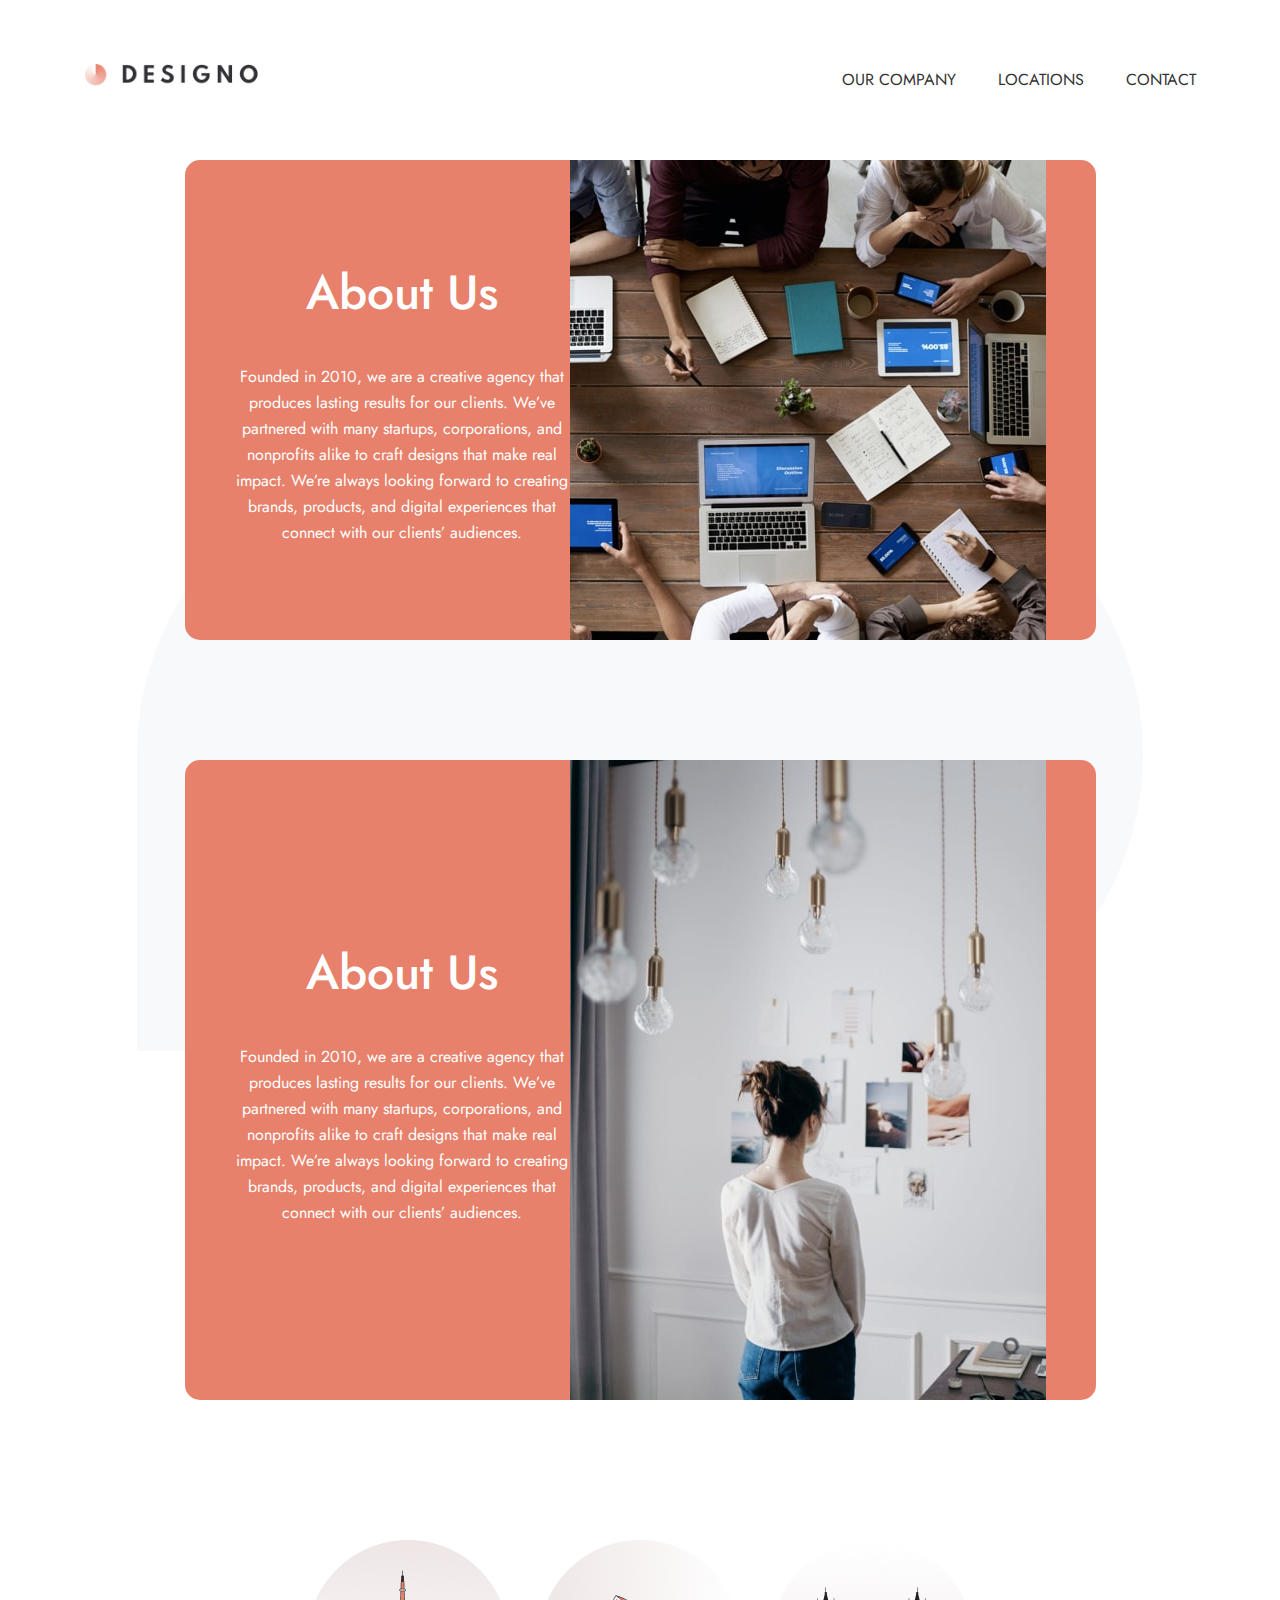
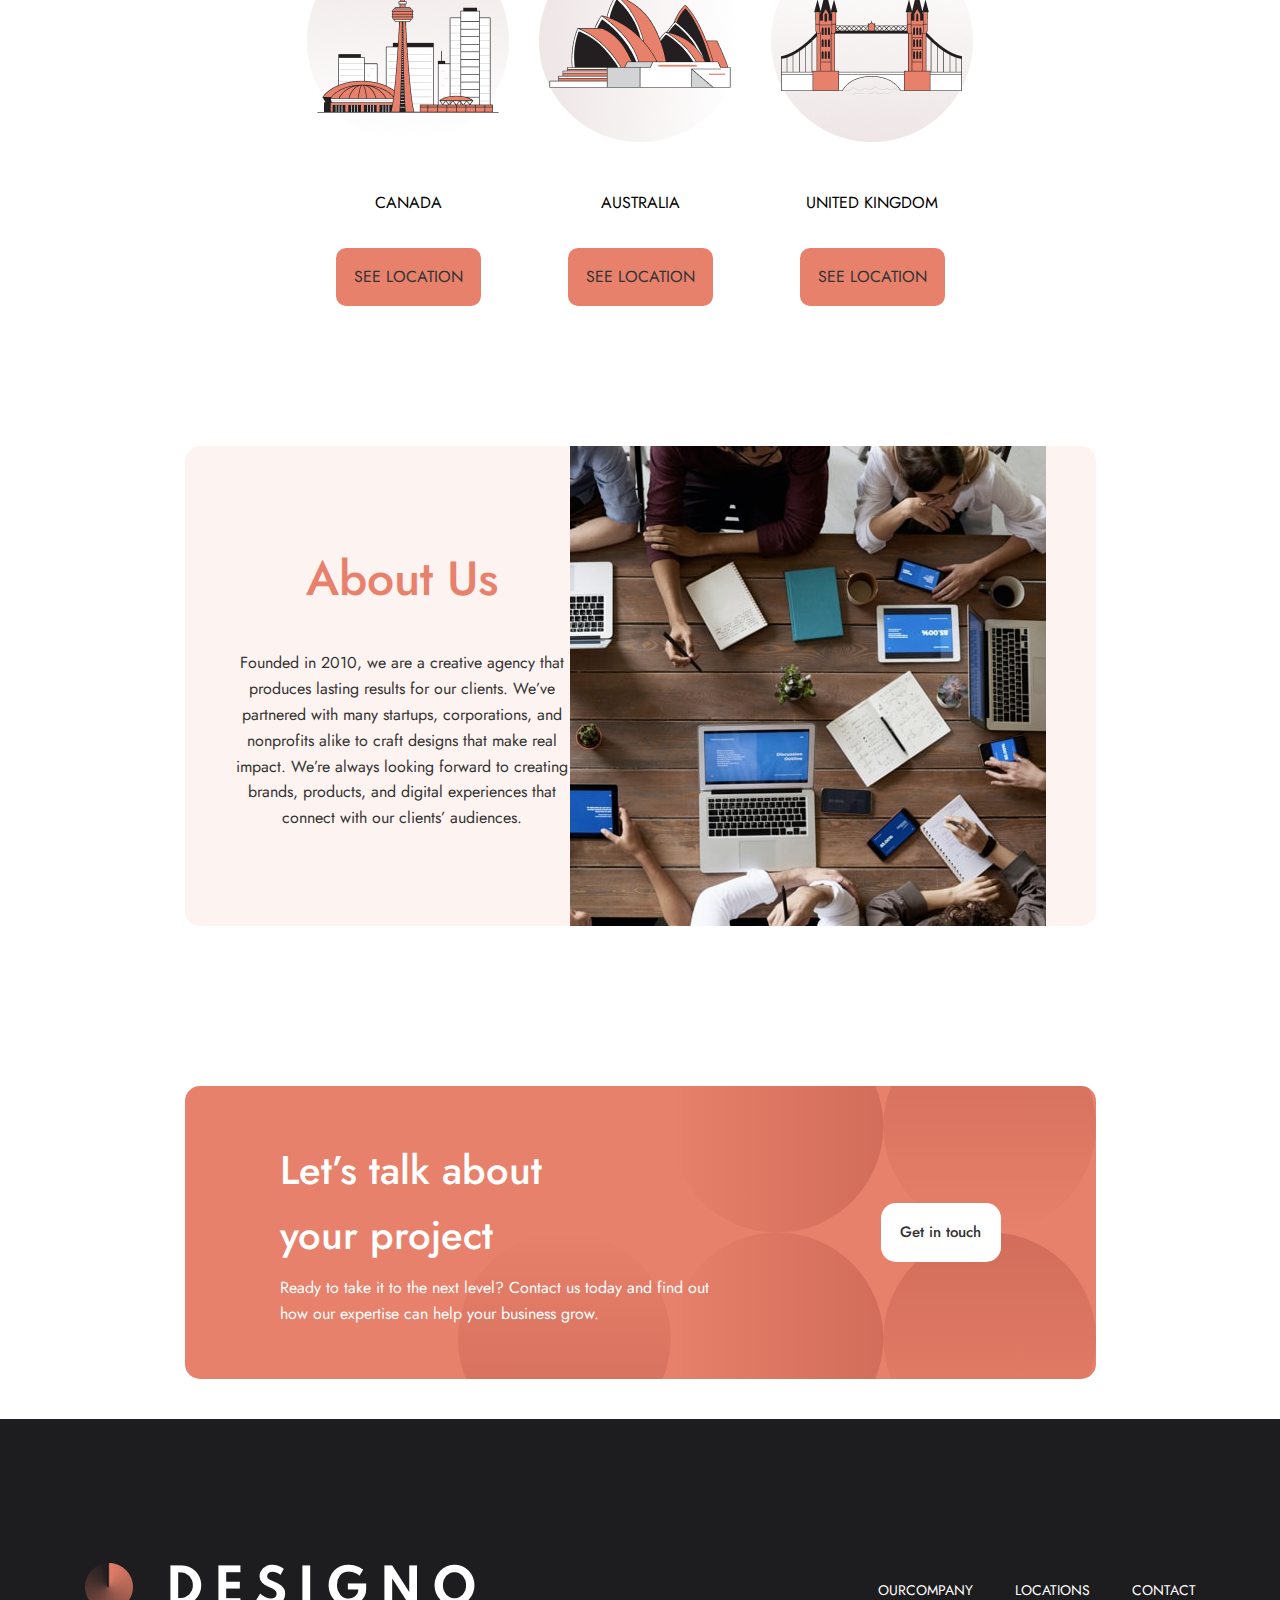
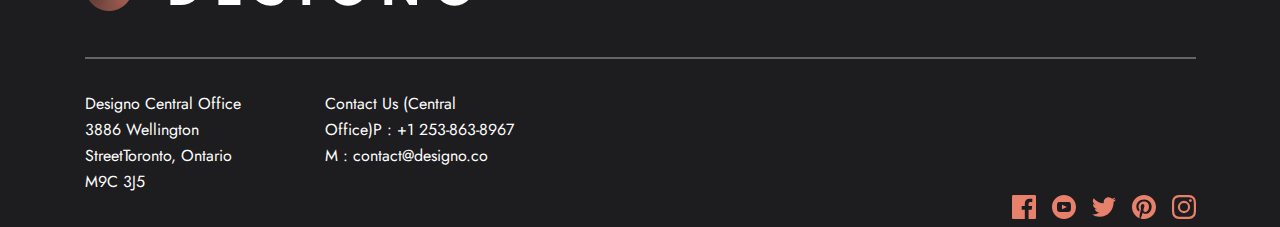
==== commit eda60b32: "update" ====
--- a/about.html
+++ b/about.html
@@ -24,8 +24,6 @@
               <li class="sitenav__list__item"><a href="./about.html">OUR COMPANY</a></li>
               <li class="sitenav__list__item"><a href="./map.html">LOCATIONS</a></li>
               <li class="sitenav__list__item"><a href="./contact.html">CONTACT</a></li>
-              <li class="sitenav__list__item"><a href="./app.html">APP</a></li>
-              <li class="sitenav__list__item"><a href="./web.html.html">web</a></li>
               <li class="sitenav__list__menu"><img src="./images/home/desktop/Group.svg" alt=""></li>
             </ul>
           </nav>
@@ -182,8 +180,6 @@
              <div class="footer__ul__li__df"> <li class="content__text__ul__li"><a class="content__text__ul__li__a" href="./about.html">OURCOMPANY</a></li>
               <li class="content__text__ul__li"><a class="content__text__ul__li__a" href="./map.html">LOCATIONS</a></li>
               <li class="content__text__ul__li"><a class="content__text__ul__li__a" href="./contact.html">CONTACT</a></li>
-              <li class="content__text__ul__li"><a class="content__text__ul__li__a" href="./app.html">APP</a></li>
-              <li class="content__text__ul__li"><a class="content__text__ul__li__a" href="./web.html">WEB</a></li>
            </div>
             </ul>
 
--- a/css/style.min.css
+++ b/css/style.min.css
@@ -1 +1 @@
-/*! normalize.css v8.0.1 | MIT License | github.com/necolas/normalize.css */html{line-height:1.15;-webkit-text-size-adjust:100%}body{margin:0}main{display:block}h1{font-size:2em;margin:.67em 0}hr{-webkit-box-sizing:content-box;box-sizing:content-box;height:0;overflow:visible}pre{font-family:monospace,monospace;font-size:1em}a{background-color:rgba(0,0,0,0)}abbr[title]{border-bottom:none;text-decoration:underline;-webkit-text-decoration:underline dotted;text-decoration:underline dotted}b,strong{font-weight:bolder}code,kbd,samp{font-family:monospace,monospace;font-size:1em}small{font-size:80%}sub,sup{font-size:75%;line-height:0;position:relative;vertical-align:baseline}sub{bottom:-0.25em}sup{top:-0.5em}img{border-style:none}button,input,optgroup,select,textarea{font-family:inherit;font-size:100%;line-height:1.15;margin:0}button,input{overflow:visible}button,select{text-transform:none}button,[type=button],[type=reset],[type=submit]{-webkit-appearance:button}button::-moz-focus-inner,[type=button]::-moz-focus-inner,[type=reset]::-moz-focus-inner,[type=submit]::-moz-focus-inner{border-style:none;padding:0}button:-moz-focusring,[type=button]:-moz-focusring,[type=reset]:-moz-focusring,[type=submit]:-moz-focusring{outline:1px dotted ButtonText}fieldset{padding:.35em .75em .625em}legend{-webkit-box-sizing:border-box;box-sizing:border-box;color:inherit;display:table;max-width:100%;padding:0;white-space:normal}progress{vertical-align:baseline}textarea{overflow:auto}[type=checkbox],[type=radio]{-webkit-box-sizing:border-box;box-sizing:border-box;padding:0}[type=number]::-webkit-inner-spin-button,[type=number]::-webkit-outer-spin-button{height:auto}[type=search]{-webkit-appearance:textfield;outline-offset:-2px}[type=search]::-webkit-search-decoration{-webkit-appearance:none}::-webkit-file-upload-button{-webkit-appearance:button;font:inherit}details{display:block}summary{display:list-item}template{display:none}[hidden]{display:none}*,*::after,*::before{margin:0;padding:0;-webkit-box-sizing:border-box;box-sizing:border-box}*:focus{outline:2px dotted red;outline-offset:4px}html{height:100%;font-size:62.5%;scroll-behavior:smooth}ul,ol{list-style:none}a{display:inline-block;text-decoration:none}img{-o-object-fit:cover;object-fit:cover;display:-webkit-box;display:-ms-flexbox;display:flex}body{overflow-x:hidden;display:-webkit-box;display:-ms-flexbox;display:flex;-webkit-box-orient:vertical;-webkit-box-direction:normal;-ms-flex-direction:column;flex-direction:column;height:100%;font-size:1.6rem;font-family:"Jost";font-weight:400;line-height:1.62}main{-webkit-box-flex:1;-ms-flex-positive:1;flex-grow:1}.container{width:100%;max-width:1211px;margin-left:auto;margin-right:auto;padding-left:50px;padding-right:50px}.text-preset-1{font-family:"Jost";font-size:4.8rem;line-height:1;letter-spacing:-0.2rem}.text-preset-1-mobile{font-family:"Jost";font-size:3.2rem;line-height:1.12;letter-spacing:-0.2rem}.text-preset-2{font-family:"Jost";font-size:4rem;line-height:1;letter-spacing:-0.2rem}.text-preset-2-mobile{font-family:"Jost";font-size:3.4rem;line-height:1.3;letter-spacing:-0.2rem}.text-preset-3{font-family:"Jost";font-size:2rem;line-height:1.3;letter-spacing:.5rem}@font-face{font-display:swap;font-family:"Jost";font-style:normal;font-weight:400;src:url("../fonts/jost-v18-latin-regular.woff2") format("woff2")}@font-face{font-display:swap;font-family:"Jost";font-style:normal;font-weight:500;src:url("../fonts/jost-v18-latin-500.woff2") format("woff2")}@font-face{font-display:swap;font-family:"Jost";font-style:normal;font-weight:700;src:url("../fonts/jost-v18-latin-700.woff2") format("woff2")}@font-face{font-display:swap;font-family:"League Spartan";font-style:normal;font-weight:700;src:url("../fonts/league-spartan-v11-latin-700.woff2") format("woff2")}.footer{background-color:#1d1c1e;z-index:-1}.contact__content{margin-top:144px;display:-webkit-box;display:-ms-flexbox;display:flex;-webkit-box-pack:center;-ms-flex-pack:center;justify-content:center;-webkit-box-orient:vertical;-webkit-box-direction:normal;-ms-flex-direction:column;flex-direction:column}.contact__content__text__ul{display:-webkit-box;display:-ms-flexbox;display:flex;-webkit-box-align:center;-ms-flex-align:center;align-items:center;-webkit-box-pack:justify;-ms-flex-pack:justify;justify-content:space-between}.footer__ul__li__df{display:-webkit-box;display:-ms-flexbox;display:flex;-webkit-box-align:center;-ms-flex-align:center;align-items:center;gap:4.2rem;text-decoration:none}.content__text__ul__li__a{color:#fff;font-size:14px;font-weight:400}.content__text__ul__li__a:hover{text-decoration:underline}.contact__text__hr{margin-top:40px;background-color:#fff;max-width:1111px;width:100%;height:1px;opacity:.5;margin-bottom:31px}.footer__ul__dff{margin-top:3.2rem;display:-webkit-box;display:-ms-flexbox;display:flex;gap:60px}.content__footer__text__p{color:#fff;max-width:180px;width:100%}.content__footer__text__pp{max-width:190px;width:100%;color:#fff}.content__footer__content__text__ul__img{display:-webkit-box;display:-ms-flexbox;display:flex;-webkit-box-pack:end;-ms-flex-pack:end;justify-content:end;list-style:none;-webkit-box-align:center;-ms-flex-align:center;align-items:center;gap:1.6rem}@media screen and (max-width: 375px){.footer__ul__li__df{display:-webkit-box;display:-ms-flexbox;display:flex;-webkit-box-orient:vertical;-webkit-box-direction:normal;-ms-flex-direction:column;flex-direction:column;color:#fff}.foo .content__footer__content__text__ul__img{display:-webkit-box;display:-ms-flexbox;display:flex;-webkit-box-pack:center;-ms-flex-pack:center;justify-content:center;list-style:none;-webkit-box-align:center;-ms-flex-align:center;align-items:center;gap:1.6rem}.footer__bnt__img{max-width:200px;width:100%}.contact__text__hr{max-width:327px;width:100%;display:-webkit-box;display:-ms-flexbox;display:flex;-webkit-box-pack:center;-ms-flex-pack:center;justify-content:center}.footer__ul__fd{display:-webkit-box;display:-ms-flexbox;display:flex;-webkit-box-orient:vertical;-webkit-box-direction:normal;-ms-flex-direction:column;flex-direction:column}.footer__ul__fd{color:#fff;display:block}.footer__ul__fd{display:-webkit-box;display:-ms-flexbox;display:flex;-webkit-box-orient:vertical;-webkit-box-direction:normal;-ms-flex-direction:column;flex-direction:column}.footer__ul__fd{color:#fff;display:block}.contact__content__text__ul{display:-webkit-box;display:-ms-flexbox;display:flex;-webkit-box-orient:vertical;-webkit-box-direction:normal;-ms-flex-direction:column;flex-direction:column;gap:65px}.contact__content__text__ul{border:none}.content__footer__content{padding-left:2.4rem;padding-right:2.4rem}}.contact__content__text__ul{padding-bottom:4rem;border-bottom:2px solid rgba(255,255,255,.3176470588)}.header{padding-top:6.4rem;padding-bottom:6.4rem;width:100%;max-width:1211px;margin-left:auto;margin-right:auto;padding-left:50px;padding-right:50px}.sitenav{display:-webkit-box;display:-ms-flexbox;display:flex;-webkit-box-pack:justify;-ms-flex-pack:justify;justify-content:space-between;-webkit-box-align:center;-ms-flex-align:center;align-items:center;padding-left:0;padding-right:0}.sitenav__logo__img{max-width:19.6rem;width:100%;height:2.4rem}.sitenav__ul{display:-webkit-box;display:-ms-flexbox;display:flex;-webkit-box-align:center;-ms-flex-align:center;align-items:center;gap:4.2rem}.sitenav__list__item a{color:#333}.sitenav__list__item a:hover{text-decoration:underline}.sitenav__list__menu{display:none}@media screen and (max-width: 680px){.sitenav__list__item{display:none}.sitenav__list__menu{display:block}}@media screen and (max-width: 375px){.header{padding-left:2.4rem;padding-right:2.4rem}.text-preset-1{font-family:"Jost";font-size:3.2rem;line-height:1.12;letter-spacing:-0.2rem}.sitenav__logo__img{max-width:202px;width:100%}}.sitenav__logo__img{max-width:202px;width:100%}.digdtal{display:-webkit-box;display:-ms-flexbox;display:flex;-webkit-box-align:center;-ms-flex-align:center;align-items:center;-webkit-box-pack:center;-ms-flex-pack:center;justify-content:center;margin-right:auto;width:100%}.digital__content{overflow:hidden;background-image:url(../images/home/desktop/bg-pattern-hero-home.svg);background-repeat:no-repeat;background-position:right;background-size:38%;background-color:#e7816b;max-width:1211px;width:100%;display:-webkit-box;display:-ms-flexbox;display:flex;-webkit-box-pack:justify;-ms-flex-pack:justify;justify-content:space-between;-webkit-box-align:center;-ms-flex-align:center;align-items:center;margin-bottom:6rem;border-radius:1.5rem;-webkit-box-align:end;-ms-flex-align:end;align-items:end}body{background-image:url(../images/shared/desktop/bg-pattern-leaf.svg);background-repeat:no-repeat;background-position:center 457px;overflow-x:hidden}.digital__text{margin-left:9.5rem}.digital__text__h1{font-family:"Jost";font-size:4.8rem;line-height:1;letter-spacing:-0.2rem;font-weight:500;max-width:540px;width:100%;margin-bottom:1.1rem;color:#fff}.digital__text__p{font-weight:400;font-family:"Jost";font-size:1.6rem;line-height:1.3;letter-spacing:.1rem;max-width:490px;width:100%;margin-top:3rem;margin-bottom:4rem;color:#fff}.digital__text__a{font-weight:500;padding:1.8rem 2.5rem;border-radius:.8rem;margin-bottom:5rem;color:#333;background-color:#fff}.digital__text__a:hover{background-color:#ffad9b;color:#fff}.digital__img__position{height:auto;max-width:28.79rem;width:100%}.main{max-width:1111px;width:100%}.digital{max-width:1111px;width:100%}@media screen and (max-width: 630px){.nav__ul{display:none}}@media screen and (max-width: 768px){body{overflow-x:hidden}.digdtal{margin:0}.digital__content{background-image:url(../images/home/desktop/bg-pattern-hero-home.svg);background-repeat:no-repeat;background-position:right;background-size:89%;background-color:#e7816b;display:-webkit-box;display:-ms-flexbox;display:flex;-webkit-box-orient:vertical;-webkit-box-direction:normal;-ms-flex-direction:column;flex-direction:column;-webkit-box-pack:justify;-ms-flex-pack:justify;justify-content:space-between;-webkit-box-align:center;-ms-flex-align:center;align-items:center;max-width:689px;width:100%;margin-bottom:6rem;border-radius:1.5rem}.digital__content .digital__text{margin-left:5.3rem}.digital__content .digital__text .digital__text__a{text-align:center}.digital__text{display:-webkit-box;display:-ms-flexbox;display:flex;-webkit-box-orient:vertical;-webkit-box-direction:normal;-ms-flex-direction:column;flex-direction:column;-webkit-box-align:center;-ms-flex-align:center;align-items:center;-webkit-box-pack:center;-ms-flex-pack:center;justify-content:center}.digital__img__position{margin-bottom:-7.2rem}}@media screen and (max-width: 500px){.digdtal{margin:0}.digital__content{border-radius:0}.digital__text__h1{font-family:"Jost";font-size:3.2rem;line-height:1;letter-spacing:-0.2rem;font-weight:500;max-width:400px;font-size:35px;width:100%;margin-bottom:1.4rem;color:#fff}}@media screen and (max-width: 375px){.digdtal{margin:0}.container{padding:0}body{overflow-x:hidden}.digital__content{margin:0;overflow:hidden;background-image:url(../images/home/desktop/bg-pattern-hero-home.svg);background-repeat:no-repeat;background-position:right;background-size:38%;background-color:#e7816b;max-width:375px;width:100%;display:-webkit-box;display:-ms-flexbox;display:flex;-webkit-box-pack:justify;-ms-flex-pack:justify;justify-content:space-between;-webkit-box-align:center;-ms-flex-align:center;align-items:center;margin-bottom:6rem;-webkit-box-align:end;-ms-flex-align:end;align-items:end;margin:0}.digital__content .digital__text{margin-left:2.4rem}.digital__content .digital__text .digital__text__h1{font-family:"Jost";font-size:3.2rem;line-height:1;letter-spacing:-0.2rem;font-weight:500;max-width:317px;width:100%;margin-bottom:1.4rem;color:#fff}.digital__content .digital__text .digital__text__p{font-weight:400;font-family:"Jost";font-size:1.5rem;line-height:1.3;letter-spacing:.1rem;max-width:327px;width:100%;margin-top:3rem;margin-bottom:4rem;color:#fff}.digital__content .digital__text .digital__text__a{font-weight:500;padding:1.8rem 2.5rem;border-radius:.8rem;margin-bottom:5rem;color:#333;background-color:#fff}}@media screen and (max-width: 500px){.nav__img{padding-left:33px}}.projects{margin-top:12rem}.project{max-width:1000px;width:100%;display:-webkit-box;display:-ms-flexbox;display:flex;-webkit-box-align:center;-ms-flex-align:center;align-items:center;gap:3rem}#project__image{max-width:541px;width:100%}.project__imgs{position:relative;display:-webkit-box;display:-ms-flexbox;display:flex;gap:2.4rem;-webkit-box-orient:vertical;-webkit-box-direction:normal;-ms-flex-direction:column;flex-direction:column}.project__imgs img{border-radius:15px}.project img{border-radius:15px}.project__text{position:absolute;display:-webkit-box;display:-ms-flexbox;display:flex;-webkit-box-pack:center;-ms-flex-pack:center;justify-content:center;-webkit-box-orient:vertical;-webkit-box-direction:normal;-ms-flex-direction:column;flex-direction:column}.project__text .project__p{display:-webkit-box;display:-ms-flexbox;display:flex;gap:2rem;-webkit-box-align:center;-ms-flex-align:center;align-items:center}@media screen and (max-width: 768px){.project{max-width:689px;width:100%;display:-webkit-box;display:-ms-flexbox;display:flex;-webkit-box-orient:vertical;-webkit-box-direction:normal;-ms-flex-direction:column;flex-direction:column;-webkit-box-align:center;-ms-flex-align:center;align-items:center;gap:3rem}.project .project__imgs{position:relative;display:-webkit-box;display:-ms-flexbox;display:flex;gap:2.4rem;-webkit-box-orient:vertical;-webkit-box-direction:normal;-ms-flex-direction:column;flex-direction:column}}.project__df{gap:2.4rem;display:-webkit-box;display:-ms-flexbox;display:flex;-webkit-box-align:center;-ms-flex-align:center;align-items:center;-webkit-box-orient:vertical;-webkit-box-direction:normal;-ms-flex-direction:column;flex-direction:column}.project__h3{color:#fff}.project__p{color:#fff}.card__div:hover>.project__text{background-color:red;opacity:.5;width:20%;height:30%;border-radius:10px}.project__image{background-color:#000}#project__text__id{position:absolute;display:-webkit-box;display:-ms-flexbox;display:flex;-webkit-box-pack:center;-ms-flex-pack:center;justify-content:center;-webkit-box-orient:vertical;-webkit-box-direction:normal;-ms-flex-direction:column;flex-direction:column}.each{margin-top:16rem}.eache__content{max-width:1110px;width:100%}.cards{display:-webkit-box;display:-ms-flexbox;display:flex;-webkit-box-align:center;-ms-flex-align:center;align-items:center;gap:3rem}.card{display:-webkit-box;display:-ms-flexbox;display:flex;-webkit-box-orient:vertical;-webkit-box-direction:normal;-ms-flex-direction:column;flex-direction:column;-webkit-box-pack:center;-ms-flex-pack:center;justify-content:center;-webkit-box-align:center;-ms-flex-align:center;align-items:center}.card__content__img{margin-bottom:4.8rem}.card__img{text-align:center}.card__title__h3{margin-bottom:3.2rem;font-size:20px;font-weight:500;font-family:"Jost";max-width:350px;color:#333;text-align:center;width:100%}.card__title__p{font-family:"Jost";max-width:350px;width:100%;font-size:16px;font-weight:400;text-align:center;color:#333}@media screen and (max-width: 768px){.each{margin-top:12rem}.eache__content{max-width:690px;width:100%}.cards{display:-webkit-box;display:-ms-flexbox;display:flex;-webkit-box-orient:vertical;-webkit-box-direction:normal;-ms-flex-direction:column;flex-direction:column;-webkit-box-align:center;-ms-flex-align:center;align-items:center;gap:3rem}.card{display:-webkit-box;display:-ms-flexbox;display:flex;-webkit-box-align:center;-ms-flex-align:center;align-items:center;-webkit-box-orient:horizontal;-webkit-box-direction:normal;-ms-flex-direction:row;flex-direction:row;gap:4.8rem;width:100%}.card__content__img{margin-bottom:4.8rem}.card__img{text-align:center}.card__title__h3{margin-bottom:3.2rem;font-size:20px;font-weight:500;font-family:"Jost";max-width:350px;color:#333;text-align:center;width:100%}.card__title__p{font-family:"Jost";max-width:350px;width:100%;font-size:16px;font-weight:400;text-align:center;color:#333}}@media screen and (max-width: 375px){.card{display:-webkit-box;display:-ms-flexbox;display:flex;-webkit-box-orient:vertical;-webkit-box-direction:normal;-ms-flex-direction:column;flex-direction:column}}.eache__footer{margin-top:16rem}.eache__footer__content{background-image:url(../images/shared/desktop/bg-pattern-call-to-action.svg);background-repeat:no-repeat;background-size:70%;background-position:right;background-color:#e7816b;display:-webkit-box;display:-ms-flexbox;display:flex;-webkit-box-align:center;-ms-flex-align:center;align-items:center;-webkit-box-pack:justify;-ms-flex-pack:justify;justify-content:space-between;border-radius:15px}.eache__footer__text{margin-top:5.2rem;margin-left:9.5rem;margin-bottom:5.2rem}.eache__footer__text__h2{color:#fff;font-family:"Jost";max-width:268px;width:100%;font-size:40px;font-weight:500}.eache__footer__text__p{font-family:"Jost";color:#fff;font-size:16px;font-weight:400;margin-top:8px;max-width:459px;width:100%}.eache__content__a{max-width:120px;width:100%;padding:17px 19px;font-family:"Jost";margin-right:9.5rem;border-radius:15px;font-size:15px;font-weight:500;color:#333;background-color:#fff}.eache__content__a:hover{background-color:#ffad9b;color:#fff}@media screen and (max-width: 768px){.eache__footer__text{display:-webkit-box;display:-ms-flexbox;display:flex;-webkit-box-orient:vertical;-webkit-box-direction:normal;-ms-flex-direction:column;flex-direction:column;-webkit-box-pack:center;-ms-flex-pack:center;justify-content:center}.eache__content{background-size:contain}.eache__footer__text__h2{line-height:40px}.eache__footer__text__p{max-width:573px;width:100%;text-align:center}.eache__content__a{max-width:120px;width:100%;margin-bottom:57px}.eache__footer__content{text-align:center;display:-webkit-box;display:-ms-flexbox;display:flex;-webkit-box-orient:vertical;-webkit-box-direction:normal;-ms-flex-direction:column;flex-direction:column;-webkit-box-pack:center;-ms-flex-pack:center;justify-content:center}}.eache__footer__content{margin-bottom:-8rem;z-index:1}.centarr{margin:0 auto}@media screen and (max-width: 375px){.eache__content{padding-left:10px;padding-right:10px}.eache__footer__text{display:-webkit-box;display:-ms-flexbox;display:flex;-webkit-box-orient:vertical;-webkit-box-direction:normal;-ms-flex-direction:column;flex-direction:column;-webkit-box-pack:center;-ms-flex-pack:center;justify-content:center;margin:0 auto;-webkit-box-align:center;-ms-flex-align:center;align-items:center}.eache__footer__text .eache__footer__text__h2{font-size:32px;font-weight:500;max-width:279px;width:100%}.eache__footer__text .eache__footer__text__p{margin-bottom:3.2rem}.eache__footer__text .eache__content__a{display:-webkit-box;display:-ms-flexbox;display:flex;-webkit-box-align:center;-ms-flex-align:center;align-items:center;-webkit-box-pack:center;-ms-flex-pack:center;justify-content:center}}.design__content{background-color:#e7816b;display:-webkit-box;display:-ms-flexbox;display:flex;-webkit-box-orient:vertical;-webkit-box-direction:normal;-ms-flex-direction:column;flex-direction:column;-webkit-box-pack:center;-ms-flex-pack:center;justify-content:center;-webkit-box-align:center;-ms-flex-align:center;align-items:center}.design__content__text{margin-top:6.4rem;margin-bottom:6.4rem}.design__content__text__h1{text-align:center;color:#fff;font-size:48px;font-weight:500}.design__content__text__p{max-width:400px;width:100%;text-align:center;color:#fff;margin-top:2.4rem}.design__content{background-image:url(../images/shared/desktop/bg-pattern-call-to-action.svg);background-repeat:no-repeat;background-size:70%;background-position:right}@media screen and (max-width: 375){.design__content{background-image:url(../images/shared/desktop/bg-pattern-call-to-action.svg);background-repeat:no-repeat;background-size:contain;background-position:right}}.blog{margin-top:16rem}.blog__content__cards{display:-webkit-box;display:-ms-flexbox;display:flex;-webkit-box-align:center;-ms-flex-align:center;align-items:center;-webkit-box-pack:center;-ms-flex-pack:center;justify-content:center;gap:3rem;margin-bottom:3.2rem}.blog__content__card{background-color:#fdf3f0;border-radius:15px}.blog__content__card__img{max-width:350px;width:100%}.card__text{margin-top:3.2rem;padding-left:3.2rem;padding-right:3.2rem}.card__text__h2{margin-bottom:1.6rem;color:#e7816b;text-align:center;font-size:20px;font-weight:500}.card__text__p{max-width:268px;width:100%;margin-bottom:3.2rem;text-align:center;color:#333}@media screen and (max-width: 768px){.blog__content__cards{display:-webkit-box;display:-ms-flexbox;display:flex;-webkit-box-orient:vertical;-webkit-box-direction:normal;-ms-flex-direction:column;flex-direction:column;gap:3.2rem}.blog__content__card{display:-webkit-box;display:-ms-flexbox;display:flex;-webkit-box-orient:horizontal;-webkit-box-direction:normal;-ms-flex-direction:row;flex-direction:row}}@media screen and (max-width: 600px){.blog__content__cards{display:-webkit-box;display:-ms-flexbox;display:flex;-webkit-box-orient:vertical;-webkit-box-direction:normal;-ms-flex-direction:column;flex-direction:column;gap:3.2rem}.blog__content__card{display:-webkit-box;display:-ms-flexbox;display:flex;-webkit-box-orient:vertical;-webkit-box-direction:normal;-ms-flex-direction:column;flex-direction:column}}.view__content{margin-top:16rem;display:-webkit-box;display:-ms-flexbox;display:flex;-webkit-box-align:center;-ms-flex-align:center;align-items:center;gap:3rem}#project__image{border-radius:15px}@media screen and (max-width: 768px){.view__content{margin-top:16rem;display:-webkit-box;display:-ms-flexbox;display:flex;-webkit-box-orient:vertical;-webkit-box-direction:normal;-ms-flex-direction:column;flex-direction:column;-webkit-box-align:center;-ms-flex-align:center;align-items:center;gap:3rem}}@media screen and (max-width: 375px){.view__content{margin-top:9.6rem;display:-webkit-box;display:-ms-flexbox;display:flex;-webkit-box-orient:vertical;-webkit-box-direction:normal;-ms-flex-direction:column;flex-direction:column;-webkit-box-align:center;-ms-flex-align:center;align-items:center;gap:3rem}}.card__start{display:-webkit-box;display:-ms-flexbox;display:flex;gap:3rem;-webkit-box-pack:start;-ms-flex-pack:start;justify-content:start}.eeee{max-width:283.66px;width:1005px}.design__content{border-radius:15px}.card__text{padding:0}.card__div{display:-webkit-box;display:-ms-flexbox;display:flex;-webkit-box-pack:center;-ms-flex-pack:center;justify-content:center;-webkit-box-align:center;-ms-flex-align:center;align-items:center;gap:2.9rem}.about__hero__container{background-color:#e7816b;display:-webkit-box;display:-ms-flexbox;display:flex;-webkit-box-pack:justify;-ms-flex-pack:justify;justify-content:space-between;border-radius:15px}.about__title{color:#fff;font-size:48px;font-weight:500;margin-bottom:3.2rem}.about__subtitle{color:#fff;max-width:458px;width:100%;text-align:center}.about__hero__content{display:-webkit-box;display:-ms-flexbox;display:flex;-webkit-box-orient:vertical;-webkit-box-direction:normal;-ms-flex-direction:column;flex-direction:column;-webkit-box-pack:center;-ms-flex-pack:center;justify-content:center;-webkit-box-align:center;-ms-flex-align:center;align-items:center}@media screen and (max-width: 850px){.about__hero__container{display:-webkit-box;display:-ms-flexbox;display:flex;-webkit-box-orient:vertical;-webkit-box-direction:reverse;-ms-flex-direction:column-reverse;flex-direction:column-reverse}.about__hero__container .about__subtitle{margin-bottom:6.4rem}}@media screen and (max-width: 500px){.container{padding:0;margin:0}.about__hero__container{display:-webkit-box;display:-ms-flexbox;display:flex;-webkit-box-orient:vertical;-webkit-box-direction:reverse;-ms-flex-direction:column-reverse;flex-direction:column-reverse;padding:0}.about__hero__container .about__subtitle{margin-bottom:6.4rem;width:100%;margin-bottom:2rem}.about__hero__container .about__hero__content{width:100%;height:375px}}.canada{margin-top:14rem;margin-bottom:14rem}.canada__cards{display:-webkit-box;display:-ms-flexbox;display:flex;-ms-flex-wrap:wrap;flex-wrap:wrap;-webkit-box-align:center;-ms-flex-align:center;align-items:center;-webkit-box-pack:center;-ms-flex-pack:center;justify-content:center;gap:3rem}.canada__card{display:-webkit-box;display:-ms-flexbox;display:flex;-webkit-box-orient:vertical;-webkit-box-direction:normal;-ms-flex-direction:column;flex-direction:column;-webkit-box-pack:center;-ms-flex-pack:center;justify-content:center;-webkit-box-align:center;-ms-flex-align:center;align-items:center}.canada__card__img{margin-bottom:4.8rem}.canada__card__p{margin-bottom:3.2rem}.canada__card__a{padding:16px 18px;border-radius:10px;color:#333;background-color:#e7816b}.canada__card__a:hover{background-color:#ffad9b;color:#fff}.about__hero{margin-bottom:12rem}#colorr{background-color:#fdf3f0}.prmr{color:#e7816b}.cdecd{color:#333}.thcanada{margin-bottom:3.2rem}.thcanda__cards{display:-webkit-box;display:-ms-flexbox;display:flex;-webkit-box-align:center;-ms-flex-align:center;align-items:center;gap:3rem}.thcanada__text{border-radius:10px;background-color:#fdf3f0;padding-top:88px;padding-bottom:88px;padding-left:30px}.canada__df__p{display:-webkit-box;display:-ms-flexbox;display:flex;gap:22rem}.thcanda__df__h3{font-size:40px;font-weight:500;text-align:center}.thcanda__df__p{max-width:225px;width:100%}.thcanada__text__p{max-width:225px;width:100%}@media screen and (max-width: 1000px){.thcanda__cards{display:-webkit-box;display:-ms-flexbox;display:flex;-webkit-box-orient:vertical;-webkit-box-direction:reverse;-ms-flex-direction:column-reverse;flex-direction:column-reverse}}@media screen and (max-width: 500px){.canada__df__p{display:-webkit-box;display:-ms-flexbox;display:flex;-webkit-box-orient:vertical;-webkit-box-direction:normal;-ms-flex-direction:column;flex-direction:column}}.contact-container{width:400px;padding:20px;background-color:#f27559;color:#fff;border-radius:8px;-webkit-box-shadow:0 4px 6px rgba(0,0,0,.1);box-shadow:0 4px 6px rgba(0,0,0,.1);text-align:center}.contact-container h2{margin-bottom:10px;font-size:24px}.contact-container p{font-size:14px;line-height:1.6;margin-bottom:20px}.form-group{margin-bottom:15px}input,textarea{width:100%;padding:10px;border:none;border-radius:4px;font-size:14px;-webkit-box-sizing:border-box;box-sizing:border-box;background-color:rgba(0,0,0,0);color:#fff;border-bottom:2px solid #fff}textarea{resize:none}button{max-width:152px;width:100%;padding:10px;background-color:#fff;color:#f27559;border:none;border-radius:4px;font-size:16px;font-weight:bold;cursor:pointer;-webkit-transition:background-color .3s,color .3s;transition:background-color .3s,color .3s}button:hover{background-color:#e8644a;color:#fff}.form-group{background-color:rgba(0,0,0,0)}.contact-container{display:-webkit-box;display:-ms-flexbox;display:flex;-webkit-box-pack:justify;-ms-flex-pack:justify;justify-content:space-between;max-width:1111px;width:100%}.contact__text__h2{font-size:4.8rem;font-weight:500;margin-bottom:3.2rem}.contact__text__p{max-width:445px;width:100%}.blog__content__card:hover{background-color:#e7816b}.blog__content__card:hover .card__text__h2{color:#fff}.blog__content__card:hover .card__text__p{color:#fff}.card__div:hover>.project__text .blog__content__card:hover>.card__text__h2{color:#fff}body{overflow-x:hidden}/*# sourceMappingURL=style.min.css.map */+/*! normalize.css v8.0.1 | MIT License | github.com/necolas/normalize.css */html{line-height:1.15;-webkit-text-size-adjust:100%}body{margin:0}main{display:block}h1{font-size:2em;margin:.67em 0}hr{-webkit-box-sizing:content-box;box-sizing:content-box;height:0;overflow:visible}pre{font-family:monospace,monospace;font-size:1em}a{background-color:rgba(0,0,0,0)}abbr[title]{border-bottom:none;text-decoration:underline;-webkit-text-decoration:underline dotted;text-decoration:underline dotted}b,strong{font-weight:bolder}code,kbd,samp{font-family:monospace,monospace;font-size:1em}small{font-size:80%}sub,sup{font-size:75%;line-height:0;position:relative;vertical-align:baseline}sub{bottom:-0.25em}sup{top:-0.5em}img{border-style:none}button,input,optgroup,select,textarea{font-family:inherit;font-size:100%;line-height:1.15;margin:0}button,input{overflow:visible}button,select{text-transform:none}button,[type=button],[type=reset],[type=submit]{-webkit-appearance:button}button::-moz-focus-inner,[type=button]::-moz-focus-inner,[type=reset]::-moz-focus-inner,[type=submit]::-moz-focus-inner{border-style:none;padding:0}button:-moz-focusring,[type=button]:-moz-focusring,[type=reset]:-moz-focusring,[type=submit]:-moz-focusring{outline:1px dotted ButtonText}fieldset{padding:.35em .75em .625em}legend{-webkit-box-sizing:border-box;box-sizing:border-box;color:inherit;display:table;max-width:100%;padding:0;white-space:normal}progress{vertical-align:baseline}textarea{overflow:auto}[type=checkbox],[type=radio]{-webkit-box-sizing:border-box;box-sizing:border-box;padding:0}[type=number]::-webkit-inner-spin-button,[type=number]::-webkit-outer-spin-button{height:auto}[type=search]{-webkit-appearance:textfield;outline-offset:-2px}[type=search]::-webkit-search-decoration{-webkit-appearance:none}::-webkit-file-upload-button{-webkit-appearance:button;font:inherit}details{display:block}summary{display:list-item}template{display:none}[hidden]{display:none}*,*::after,*::before{margin:0;padding:0;-webkit-box-sizing:border-box;box-sizing:border-box}*:focus{outline:2px dotted red;outline-offset:4px}html{height:100%;font-size:62.5%;scroll-behavior:smooth}ul,ol{list-style:none}a{display:inline-block;text-decoration:none}img{-o-object-fit:cover;object-fit:cover;display:-webkit-box;display:-ms-flexbox;display:flex}body{overflow-x:hidden;display:-webkit-box;display:-ms-flexbox;display:flex;-webkit-box-orient:vertical;-webkit-box-direction:normal;-ms-flex-direction:column;flex-direction:column;height:100%;font-size:1.6rem;font-family:"Jost";font-weight:400;line-height:1.62}main{-webkit-box-flex:1;-ms-flex-positive:1;flex-grow:1}.container{width:100%;max-width:1211px;margin-left:auto;margin-right:auto;padding-left:50px;padding-right:50px}.text-preset-1{font-family:"Jost";font-size:4.8rem;line-height:1;letter-spacing:-0.2rem}.text-preset-1-mobile{font-family:"Jost";font-size:3.2rem;line-height:1.12;letter-spacing:-0.2rem}.text-preset-2{font-family:"Jost";font-size:4rem;line-height:1;letter-spacing:-0.2rem}.text-preset-2-mobile{font-family:"Jost";font-size:3.4rem;line-height:1.3;letter-spacing:-0.2rem}.text-preset-3{font-family:"Jost";font-size:2rem;line-height:1.3;letter-spacing:.5rem}@font-face{font-display:swap;font-family:"Jost";font-style:normal;font-weight:400;src:url("../fonts/jost-v18-latin-regular.woff2") format("woff2")}@font-face{font-display:swap;font-family:"Jost";font-style:normal;font-weight:500;src:url("../fonts/jost-v18-latin-500.woff2") format("woff2")}@font-face{font-display:swap;font-family:"Jost";font-style:normal;font-weight:700;src:url("../fonts/jost-v18-latin-700.woff2") format("woff2")}@font-face{font-display:swap;font-family:"League Spartan";font-style:normal;font-weight:700;src:url("../fonts/league-spartan-v11-latin-700.woff2") format("woff2")}.footer{background-color:#1d1c1e;z-index:-1}.contact__content{margin-top:144px;display:-webkit-box;display:-ms-flexbox;display:flex;-webkit-box-pack:center;-ms-flex-pack:center;justify-content:center;-webkit-box-orient:vertical;-webkit-box-direction:normal;-ms-flex-direction:column;flex-direction:column}.contact__content__text__ul{display:-webkit-box;display:-ms-flexbox;display:flex;-webkit-box-align:center;-ms-flex-align:center;align-items:center;-webkit-box-pack:justify;-ms-flex-pack:justify;justify-content:space-between}.footer__ul__li__df{display:-webkit-box;display:-ms-flexbox;display:flex;-webkit-box-align:center;-ms-flex-align:center;align-items:center;gap:4.2rem;text-decoration:none}.content__text__ul__li__a{color:#fff;font-size:14px;font-weight:400}.content__text__ul__li__a:hover{text-decoration:underline}.contact__text__hr{margin-top:40px;background-color:#fff;max-width:1111px;width:100%;height:1px;opacity:.5;margin-bottom:31px}.footer__ul__dff{margin-top:3.2rem;display:-webkit-box;display:-ms-flexbox;display:flex;gap:60px}.content__footer__text__p{color:#fff;max-width:180px;width:100%}.content__footer__text__pp{max-width:190px;width:100%;color:#fff}.content__footer__content__text__ul__img{display:-webkit-box;display:-ms-flexbox;display:flex;-webkit-box-pack:end;-ms-flex-pack:end;justify-content:end;list-style:none;-webkit-box-align:center;-ms-flex-align:center;align-items:center;gap:1.6rem}@media screen and (max-width: 500px){.footer__ul__li__df{display:-webkit-box;display:-ms-flexbox;display:flex;-webkit-box-orient:vertical;-webkit-box-direction:normal;-ms-flex-direction:column;flex-direction:column;color:#fff}.foo .content__footer__content__text__ul__img{display:-webkit-box;display:-ms-flexbox;display:flex;-webkit-box-pack:center;-ms-flex-pack:center;justify-content:center;list-style:none;-webkit-box-align:center;-ms-flex-align:center;align-items:center;gap:1.6rem}.footer__bnt__img{max-width:200px;width:100%}.contact__text__hr{max-width:327px;width:100%;display:-webkit-box;display:-ms-flexbox;display:flex;-webkit-box-pack:center;-ms-flex-pack:center;justify-content:center}.footer__ul__fd{display:-webkit-box;display:-ms-flexbox;display:flex;-webkit-box-orient:vertical;-webkit-box-direction:normal;-ms-flex-direction:column;flex-direction:column}.footer__ul__fd{color:#fff;display:block}.footer__ul__fd{display:-webkit-box;display:-ms-flexbox;display:flex;-webkit-box-orient:vertical;-webkit-box-direction:normal;-ms-flex-direction:column;flex-direction:column}.footer__ul__fd{color:#fff;display:block}.contact__content__text__ul{display:-webkit-box;display:-ms-flexbox;display:flex;-webkit-box-orient:vertical;-webkit-box-direction:normal;-ms-flex-direction:column;flex-direction:column;gap:65px}.contact__content__text__ul{border:none}.content__footer__content{padding-left:2.4rem;padding-right:2.4rem}}.contact__content__text__ul{padding-bottom:4rem;border-bottom:2px solid rgba(255,255,255,.3176470588)}.header{padding-top:6.4rem;padding-bottom:6.4rem;width:100%;max-width:1211px;margin-left:auto;margin-right:auto;padding-left:50px;padding-right:50px}.sitenav{display:-webkit-box;display:-ms-flexbox;display:flex;-webkit-box-pack:justify;-ms-flex-pack:justify;justify-content:space-between;-webkit-box-align:center;-ms-flex-align:center;align-items:center;padding-left:0;padding-right:0}.sitenav__logo__img{max-width:19.6rem;width:100%;height:2.4rem}.sitenav__ul{display:-webkit-box;display:-ms-flexbox;display:flex;-webkit-box-align:center;-ms-flex-align:center;align-items:center;gap:4.2rem}.sitenav__list__item a{color:#333}.sitenav__list__item a:hover{text-decoration:underline}.sitenav__list__menu{display:none}@media screen and (max-width: 680px){.sitenav__list__item{display:none}.sitenav__list__menu{display:block}}@media screen and (max-width: 375px){.header{padding-left:2.4rem;padding-right:2.4rem}.text-preset-1{font-family:"Jost";font-size:3.2rem;line-height:1.12;letter-spacing:-0.2rem}.sitenav__logo__img{max-width:202px;width:100%}}.sitenav__logo__img{max-width:202px;width:100%}.digdtal{display:-webkit-box;display:-ms-flexbox;display:flex;-webkit-box-align:center;-ms-flex-align:center;align-items:center;-webkit-box-pack:center;-ms-flex-pack:center;justify-content:center;margin-right:auto;width:100%}.digital__content{overflow:hidden;background-image:url(../images/home/desktop/bg-pattern-hero-home.svg);background-repeat:no-repeat;background-position:right;background-size:38%;background-color:#e7816b;max-width:1211px;width:100%;display:-webkit-box;display:-ms-flexbox;display:flex;-webkit-box-pack:justify;-ms-flex-pack:justify;justify-content:space-between;-webkit-box-align:center;-ms-flex-align:center;align-items:center;margin-bottom:6rem;border-radius:1.5rem;-webkit-box-align:end;-ms-flex-align:end;align-items:end}body{background-image:url(../images/shared/desktop/bg-pattern-leaf.svg);background-repeat:no-repeat;background-position:center 457px;overflow-x:hidden}.digital__text{margin-left:9.5rem}.digital__text__h1{font-family:"Jost";font-size:4.8rem;line-height:1;letter-spacing:-0.2rem;font-weight:500;max-width:540px;width:100%;margin-bottom:1.1rem;color:#fff}.digital__text__p{font-weight:400;font-family:"Jost";font-size:1.6rem;line-height:1.3;letter-spacing:.1rem;max-width:490px;width:100%;margin-top:3rem;margin-bottom:4rem;color:#fff}.digital__text__a{font-weight:500;padding:1.8rem 2.5rem;border-radius:.8rem;margin-bottom:5rem;color:#333;background-color:#fff}.digital__text__a:hover{background-color:#ffad9b;color:#fff}.digital__img__position{height:auto;max-width:28.79rem;width:100%}.main{max-width:1111px;width:100%}.digital{max-width:1111px;width:100%}@media screen and (max-width: 630px){.nav__ul{display:none}}@media screen and (max-width: 768px){body{overflow-x:hidden}.digdtal{margin:0}.digital__content{background-image:url(../images/home/desktop/bg-pattern-hero-home.svg);background-repeat:no-repeat;background-position:right;background-size:89%;background-color:#e7816b;display:-webkit-box;display:-ms-flexbox;display:flex;-webkit-box-orient:vertical;-webkit-box-direction:normal;-ms-flex-direction:column;flex-direction:column;-webkit-box-pack:justify;-ms-flex-pack:justify;justify-content:space-between;-webkit-box-align:center;-ms-flex-align:center;align-items:center;max-width:689px;width:100%;margin-bottom:6rem;border-radius:1.5rem}.digital__content .digital__text{margin-left:5.3rem}.digital__content .digital__text .digital__text__a{text-align:center}.digital__text{display:-webkit-box;display:-ms-flexbox;display:flex;-webkit-box-orient:vertical;-webkit-box-direction:normal;-ms-flex-direction:column;flex-direction:column;-webkit-box-align:center;-ms-flex-align:center;align-items:center;-webkit-box-pack:center;-ms-flex-pack:center;justify-content:center}.digital__img__position{margin-bottom:-7.2rem}}@media screen and (max-width: 500px){.digdtal{margin:0}.digital__content{border-radius:0}.digital__text__h1{font-family:"Jost";font-size:3.2rem;line-height:1;letter-spacing:-0.2rem;font-weight:500;max-width:400px;font-size:35px;width:100%;margin-bottom:1.4rem;color:#fff}}@media screen and (max-width: 375px){.digdtal{margin:0}.container{padding:0}body{overflow-x:hidden}.digital__content{margin:0;overflow:hidden;background-image:url(../images/home/desktop/bg-pattern-hero-home.svg);background-repeat:no-repeat;background-position:right;background-size:38%;background-color:#e7816b;max-width:375px;width:100%;display:-webkit-box;display:-ms-flexbox;display:flex;-webkit-box-pack:justify;-ms-flex-pack:justify;justify-content:space-between;-webkit-box-align:center;-ms-flex-align:center;align-items:center;margin-bottom:6rem;-webkit-box-align:end;-ms-flex-align:end;align-items:end;margin:0}.digital__content .digital__text{margin-left:2.4rem}.digital__content .digital__text .digital__text__h1{font-family:"Jost";font-size:3.2rem;line-height:1;letter-spacing:-0.2rem;font-weight:500;max-width:317px;width:100%;margin-bottom:1.4rem;color:#fff}.digital__content .digital__text .digital__text__p{font-weight:400;font-family:"Jost";font-size:1.5rem;line-height:1.3;letter-spacing:.1rem;max-width:327px;width:100%;margin-top:3rem;margin-bottom:4rem;color:#fff}.digital__content .digital__text .digital__text__a{font-weight:500;padding:1.8rem 2.5rem;border-radius:.8rem;margin-bottom:5rem;color:#333;background-color:#fff}}@media screen and (max-width: 500px){.nav__img{padding-left:33px}}.projects{margin-top:12rem}.project{max-width:1000px;width:100%;display:-webkit-box;display:-ms-flexbox;display:flex;-webkit-box-align:center;-ms-flex-align:center;align-items:center;gap:3rem}#project__image{max-width:541px;width:100%}.project__imgs{position:relative;display:-webkit-box;display:-ms-flexbox;display:flex;gap:2.4rem;-webkit-box-orient:vertical;-webkit-box-direction:normal;-ms-flex-direction:column;flex-direction:column}.project__imgs img{border-radius:15px}.project img{border-radius:15px}.project__text{position:absolute;display:-webkit-box;display:-ms-flexbox;display:flex;-webkit-box-pack:center;-ms-flex-pack:center;justify-content:center;-webkit-box-orient:vertical;-webkit-box-direction:normal;-ms-flex-direction:column;flex-direction:column}.project__text .project__p{display:-webkit-box;display:-ms-flexbox;display:flex;gap:2rem;-webkit-box-align:center;-ms-flex-align:center;align-items:center}@media screen and (max-width: 768px){.project{max-width:689px;width:100%;display:-webkit-box;display:-ms-flexbox;display:flex;-webkit-box-orient:vertical;-webkit-box-direction:normal;-ms-flex-direction:column;flex-direction:column;-webkit-box-align:center;-ms-flex-align:center;align-items:center;gap:3rem}.project .project__imgs{position:relative;display:-webkit-box;display:-ms-flexbox;display:flex;gap:2.4rem;-webkit-box-orient:vertical;-webkit-box-direction:normal;-ms-flex-direction:column;flex-direction:column}}.project__df{gap:2.4rem;display:-webkit-box;display:-ms-flexbox;display:flex;-webkit-box-align:center;-ms-flex-align:center;align-items:center;-webkit-box-orient:vertical;-webkit-box-direction:normal;-ms-flex-direction:column;flex-direction:column}.project__h3{color:#fff}.project__p{color:#fff}.card__div:hover>.project__text{background-color:red;opacity:.5;width:20%;height:30%;border-radius:10px}.project__image{background-color:#000}#project__text__id{position:absolute;display:-webkit-box;display:-ms-flexbox;display:flex;-webkit-box-pack:center;-ms-flex-pack:center;justify-content:center;-webkit-box-orient:vertical;-webkit-box-direction:normal;-ms-flex-direction:column;flex-direction:column}.each{margin-top:16rem}.eache__content{max-width:1110px;width:100%}.cards{display:-webkit-box;display:-ms-flexbox;display:flex;-webkit-box-align:center;-ms-flex-align:center;align-items:center;gap:3rem}.card{display:-webkit-box;display:-ms-flexbox;display:flex;-webkit-box-orient:vertical;-webkit-box-direction:normal;-ms-flex-direction:column;flex-direction:column;-webkit-box-pack:center;-ms-flex-pack:center;justify-content:center;-webkit-box-align:center;-ms-flex-align:center;align-items:center}.card__content__img{margin-bottom:4.8rem}.card__img{text-align:center}.card__title__h3{margin-bottom:3.2rem;font-size:20px;font-weight:500;font-family:"Jost";max-width:350px;color:#333;text-align:center;width:100%}.card__title__p{font-family:"Jost";max-width:350px;width:100%;font-size:16px;font-weight:400;text-align:center;color:#333}@media screen and (max-width: 768px){.each{margin-top:12rem}.eache__content{max-width:690px;width:100%}.cards{display:-webkit-box;display:-ms-flexbox;display:flex;-webkit-box-orient:vertical;-webkit-box-direction:normal;-ms-flex-direction:column;flex-direction:column;-webkit-box-align:center;-ms-flex-align:center;align-items:center;gap:3rem}.card{display:-webkit-box;display:-ms-flexbox;display:flex;-webkit-box-align:center;-ms-flex-align:center;align-items:center;-webkit-box-orient:horizontal;-webkit-box-direction:normal;-ms-flex-direction:row;flex-direction:row;gap:4.8rem;width:100%}.card__content__img{margin-bottom:4.8rem}.card__img{text-align:center}.card__title__h3{margin-bottom:3.2rem;font-size:20px;font-weight:500;font-family:"Jost";max-width:350px;color:#333;text-align:center;width:100%}.card__title__p{font-family:"Jost";max-width:350px;width:100%;font-size:16px;font-weight:400;text-align:center;color:#333}}@media screen and (max-width: 375px){.card{display:-webkit-box;display:-ms-flexbox;display:flex;-webkit-box-orient:vertical;-webkit-box-direction:normal;-ms-flex-direction:column;flex-direction:column}}.eache__footer{margin-top:16rem}.eache__footer__content{background-image:url(../images/shared/desktop/bg-pattern-call-to-action.svg);background-repeat:no-repeat;background-size:70%;background-position:right;background-color:#e7816b;display:-webkit-box;display:-ms-flexbox;display:flex;-webkit-box-align:center;-ms-flex-align:center;align-items:center;-webkit-box-pack:justify;-ms-flex-pack:justify;justify-content:space-between;border-radius:15px}.eache__footer__text{margin-top:5.2rem;margin-left:9.5rem;margin-bottom:5.2rem}.eache__footer__text__h2{color:#fff;font-family:"Jost";max-width:268px;width:100%;font-size:40px;font-weight:500}.eache__footer__text__p{font-family:"Jost";color:#fff;font-size:16px;font-weight:400;margin-top:8px;max-width:459px;width:100%}.eache__content__a{max-width:120px;width:100%;padding:17px 19px;font-family:"Jost";margin-right:9.5rem;border-radius:15px;font-size:15px;font-weight:500;color:#333;background-color:#fff}.eache__content__a:hover{background-color:#ffad9b;color:#fff}@media screen and (max-width: 768px){.eache__footer__text{display:-webkit-box;display:-ms-flexbox;display:flex;-webkit-box-orient:vertical;-webkit-box-direction:normal;-ms-flex-direction:column;flex-direction:column;-webkit-box-pack:center;-ms-flex-pack:center;justify-content:center}.eache__content{background-size:contain}.eache__footer__text__h2{line-height:40px}.eache__footer__text__p{max-width:573px;width:100%;text-align:center}.eache__content__a{max-width:120px;width:100%;margin-bottom:57px}.eache__footer__content{text-align:center;display:-webkit-box;display:-ms-flexbox;display:flex;-webkit-box-orient:vertical;-webkit-box-direction:normal;-ms-flex-direction:column;flex-direction:column;-webkit-box-pack:center;-ms-flex-pack:center;justify-content:center}}@media screen and (max-width: 500px){.eache__footer__content{display:-webkit-box;display:-ms-flexbox;display:flex;-webkit-box-orient:vertical;-webkit-box-direction:normal;-ms-flex-direction:column;flex-direction:column;-webkit-box-pack:center;-ms-flex-pack:center;justify-content:center;-webkit-box-align:center;-ms-flex-align:center;align-items:center}}.eache__footer__content{margin-bottom:-8rem;z-index:1}.centarr{margin:0 auto}@media screen and (max-width: 375px){.eache__content{padding-left:10px;padding-right:10px}.eache__footer__text{display:-webkit-box;display:-ms-flexbox;display:flex;-webkit-box-orient:vertical;-webkit-box-direction:normal;-ms-flex-direction:column;flex-direction:column;-webkit-box-pack:center;-ms-flex-pack:center;justify-content:center;margin:0 auto;-webkit-box-align:center;-ms-flex-align:center;align-items:center}.eache__footer__text .eache__footer__text__h2{font-size:32px;font-weight:500;max-width:279px;width:100%}.eache__footer__text .eache__footer__text__p{margin-bottom:3.2rem}.eache__footer__text .eache__content__a{display:-webkit-box;display:-ms-flexbox;display:flex;-webkit-box-align:center;-ms-flex-align:center;align-items:center;-webkit-box-pack:center;-ms-flex-pack:center;justify-content:center}}.design__content{background-color:#e7816b;display:-webkit-box;display:-ms-flexbox;display:flex;-webkit-box-orient:vertical;-webkit-box-direction:normal;-ms-flex-direction:column;flex-direction:column;-webkit-box-pack:center;-ms-flex-pack:center;justify-content:center;-webkit-box-align:center;-ms-flex-align:center;align-items:center}.design__content__text{margin-top:6.4rem;margin-bottom:6.4rem}.design__content__text__h1{text-align:center;color:#fff;font-size:48px;font-weight:500}.design__content__text__p{max-width:400px;width:100%;text-align:center;color:#fff;margin-top:2.4rem}.design__content{background-image:url(../images/shared/desktop/bg-pattern-call-to-action.svg);background-repeat:no-repeat;background-size:70%;background-position:right}@media screen and (max-width: 375){.design__content{background-image:url(../images/shared/desktop/bg-pattern-call-to-action.svg);background-repeat:no-repeat;background-size:contain;background-position:right}}.blog{margin-top:16rem}.blog__content__cards{display:-webkit-box;display:-ms-flexbox;display:flex;-webkit-box-align:center;-ms-flex-align:center;align-items:center;-webkit-box-pack:center;-ms-flex-pack:center;justify-content:center;gap:3rem;margin-bottom:3.2rem}.blog__content__card{background-color:#fdf3f0;border-radius:15px}.blog__content__card__img{max-width:350px;width:100%}.card__text{margin-top:3.2rem;padding-left:3.2rem;padding-right:3.2rem}.card__text__h2{margin-bottom:1.6rem;color:#e7816b;text-align:center;font-size:20px;font-weight:500}.card__text__p{max-width:268px;width:100%;margin-bottom:3.2rem;text-align:center;color:#333}@media screen and (max-width: 768px){.blog__content__cards{display:-webkit-box;display:-ms-flexbox;display:flex;-webkit-box-orient:vertical;-webkit-box-direction:normal;-ms-flex-direction:column;flex-direction:column;gap:3.2rem}.blog__content__card{display:-webkit-box;display:-ms-flexbox;display:flex;-webkit-box-orient:horizontal;-webkit-box-direction:normal;-ms-flex-direction:row;flex-direction:row}}@media screen and (max-width: 600px){.blog__content__cards{display:-webkit-box;display:-ms-flexbox;display:flex;-webkit-box-orient:vertical;-webkit-box-direction:normal;-ms-flex-direction:column;flex-direction:column;gap:3.2rem}.blog__content__card{display:-webkit-box;display:-ms-flexbox;display:flex;-webkit-box-orient:vertical;-webkit-box-direction:normal;-ms-flex-direction:column;flex-direction:column}}.view__content{margin-top:16rem;display:-webkit-box;display:-ms-flexbox;display:flex;-webkit-box-align:center;-ms-flex-align:center;align-items:center;gap:3rem}#project__image{border-radius:15px}@media screen and (max-width: 768px){.view__content{margin-top:16rem;display:-webkit-box;display:-ms-flexbox;display:flex;-webkit-box-orient:vertical;-webkit-box-direction:normal;-ms-flex-direction:column;flex-direction:column;-webkit-box-align:center;-ms-flex-align:center;align-items:center;gap:3rem}}@media screen and (max-width: 375px){.view__content{margin-top:9.6rem;display:-webkit-box;display:-ms-flexbox;display:flex;-webkit-box-orient:vertical;-webkit-box-direction:normal;-ms-flex-direction:column;flex-direction:column;-webkit-box-align:center;-ms-flex-align:center;align-items:center;gap:3rem}}.card__start{display:-webkit-box;display:-ms-flexbox;display:flex;gap:3rem;-webkit-box-pack:start;-ms-flex-pack:start;justify-content:start}.eeee{max-width:283.66px;width:1005px}.design__content{border-radius:15px}.card__text{padding:0}.card__div{display:-webkit-box;display:-ms-flexbox;display:flex;-webkit-box-pack:center;-ms-flex-pack:center;justify-content:center;-webkit-box-align:center;-ms-flex-align:center;align-items:center;gap:2.9rem}.about__hero__container{background-color:#e7816b;display:-webkit-box;display:-ms-flexbox;display:flex;-webkit-box-pack:justify;-ms-flex-pack:justify;justify-content:space-between;border-radius:15px}.about__title{color:#fff;font-size:48px;font-weight:500;margin-bottom:3.2rem}.about__subtitle{color:#fff;max-width:458px;width:100%;text-align:center}.about__hero__content{display:-webkit-box;display:-ms-flexbox;display:flex;-webkit-box-orient:vertical;-webkit-box-direction:normal;-ms-flex-direction:column;flex-direction:column;-webkit-box-pack:center;-ms-flex-pack:center;justify-content:center;-webkit-box-align:center;-ms-flex-align:center;align-items:center}@media screen and (max-width: 850px){.about__hero__container{display:-webkit-box;display:-ms-flexbox;display:flex;-webkit-box-orient:vertical;-webkit-box-direction:reverse;-ms-flex-direction:column-reverse;flex-direction:column-reverse}.about__hero__container .about__subtitle{margin-bottom:6.4rem}}@media screen and (max-width: 500px){.container{padding:0;margin:0}.about__hero__container{display:-webkit-box;display:-ms-flexbox;display:flex;-webkit-box-orient:vertical;-webkit-box-direction:reverse;-ms-flex-direction:column-reverse;flex-direction:column-reverse;padding:0}.about__hero__container .about__subtitle{margin-bottom:6.4rem;width:100%;margin-bottom:2rem}.about__hero__container .about__hero__content{width:100%;height:375px}}.canada{margin-top:14rem;margin-bottom:14rem}.canada__cards{display:-webkit-box;display:-ms-flexbox;display:flex;-ms-flex-wrap:wrap;flex-wrap:wrap;-webkit-box-align:center;-ms-flex-align:center;align-items:center;-webkit-box-pack:center;-ms-flex-pack:center;justify-content:center;gap:3rem}.canada__card{display:-webkit-box;display:-ms-flexbox;display:flex;-webkit-box-orient:vertical;-webkit-box-direction:normal;-ms-flex-direction:column;flex-direction:column;-webkit-box-pack:center;-ms-flex-pack:center;justify-content:center;-webkit-box-align:center;-ms-flex-align:center;align-items:center}.canada__card__img{margin-bottom:4.8rem}.canada__card__p{margin-bottom:3.2rem}.canada__card__a{padding:16px 18px;border-radius:10px;color:#333;background-color:#e7816b}.canada__card__a:hover{background-color:#ffad9b;color:#fff}.about__hero{margin-bottom:12rem}#colorr{background-color:#fdf3f0}.prmr{color:#e7816b}.cdecd{color:#333}.thcanada{margin-bottom:3.2rem}.thcanda__cards{display:-webkit-box;display:-ms-flexbox;display:flex;-webkit-box-align:center;-ms-flex-align:center;align-items:center;gap:3rem}.thcanada__text{border-radius:10px;background-color:#fdf3f0;padding-top:88px;padding-bottom:88px;padding-left:30px}.canada__df__p{display:-webkit-box;display:-ms-flexbox;display:flex;gap:22rem}.thcanda__df__h3{font-size:40px;font-weight:500;text-align:center}.thcanda__df__p{max-width:225px;width:100%}.thcanada__text__p{max-width:225px;width:100%}@media screen and (max-width: 1000px){.thcanda__cards{display:-webkit-box;display:-ms-flexbox;display:flex;-webkit-box-orient:vertical;-webkit-box-direction:reverse;-ms-flex-direction:column-reverse;flex-direction:column-reverse}}@media screen and (max-width: 500px){.canada__df__p{display:-webkit-box;display:-ms-flexbox;display:flex;-webkit-box-orient:vertical;-webkit-box-direction:normal;-ms-flex-direction:column;flex-direction:column}}.contact-container{width:400px;padding:20px;background-color:#f27559;color:#fff;border-radius:8px;-webkit-box-shadow:0 4px 6px rgba(0,0,0,.1);box-shadow:0 4px 6px rgba(0,0,0,.1);text-align:center}.contact-container h2{margin-bottom:10px;font-size:24px}.contact-container p{font-size:14px;line-height:1.6;margin-bottom:20px}.form-group{margin-bottom:15px}input,textarea{width:100%;padding:10px;border:none;border-radius:4px;font-size:14px;-webkit-box-sizing:border-box;box-sizing:border-box;background-color:rgba(0,0,0,0);color:#fff;border-bottom:2px solid #fff}textarea{resize:none}button{max-width:152px;width:100%;padding:10px;background-color:#fff;color:#f27559;border:none;border-radius:4px;font-size:16px;font-weight:bold;cursor:pointer;-webkit-transition:background-color .3s,color .3s;transition:background-color .3s,color .3s}button:hover{background-color:#e8644a;color:#fff}.form-group{background-color:rgba(0,0,0,0)}.contact-container{display:-webkit-box;display:-ms-flexbox;display:flex;-webkit-box-pack:justify;-ms-flex-pack:justify;justify-content:space-between;max-width:1111px;width:100%}.contact__text__h2{font-size:4.8rem;font-weight:500;margin-bottom:3.2rem}.contact__text__p{max-width:445px;width:100%}.blog__content__card:hover{background-color:#e7816b}.blog__content__card:hover .card__text__h2{color:#fff}.blog__content__card:hover .card__text__p{color:#fff}.card__div:hover>.project__text .blog__content__card:hover>.card__text__h2{color:#fff}body{overflow-x:hidden}/*# sourceMappingURL=style.min.css.map */